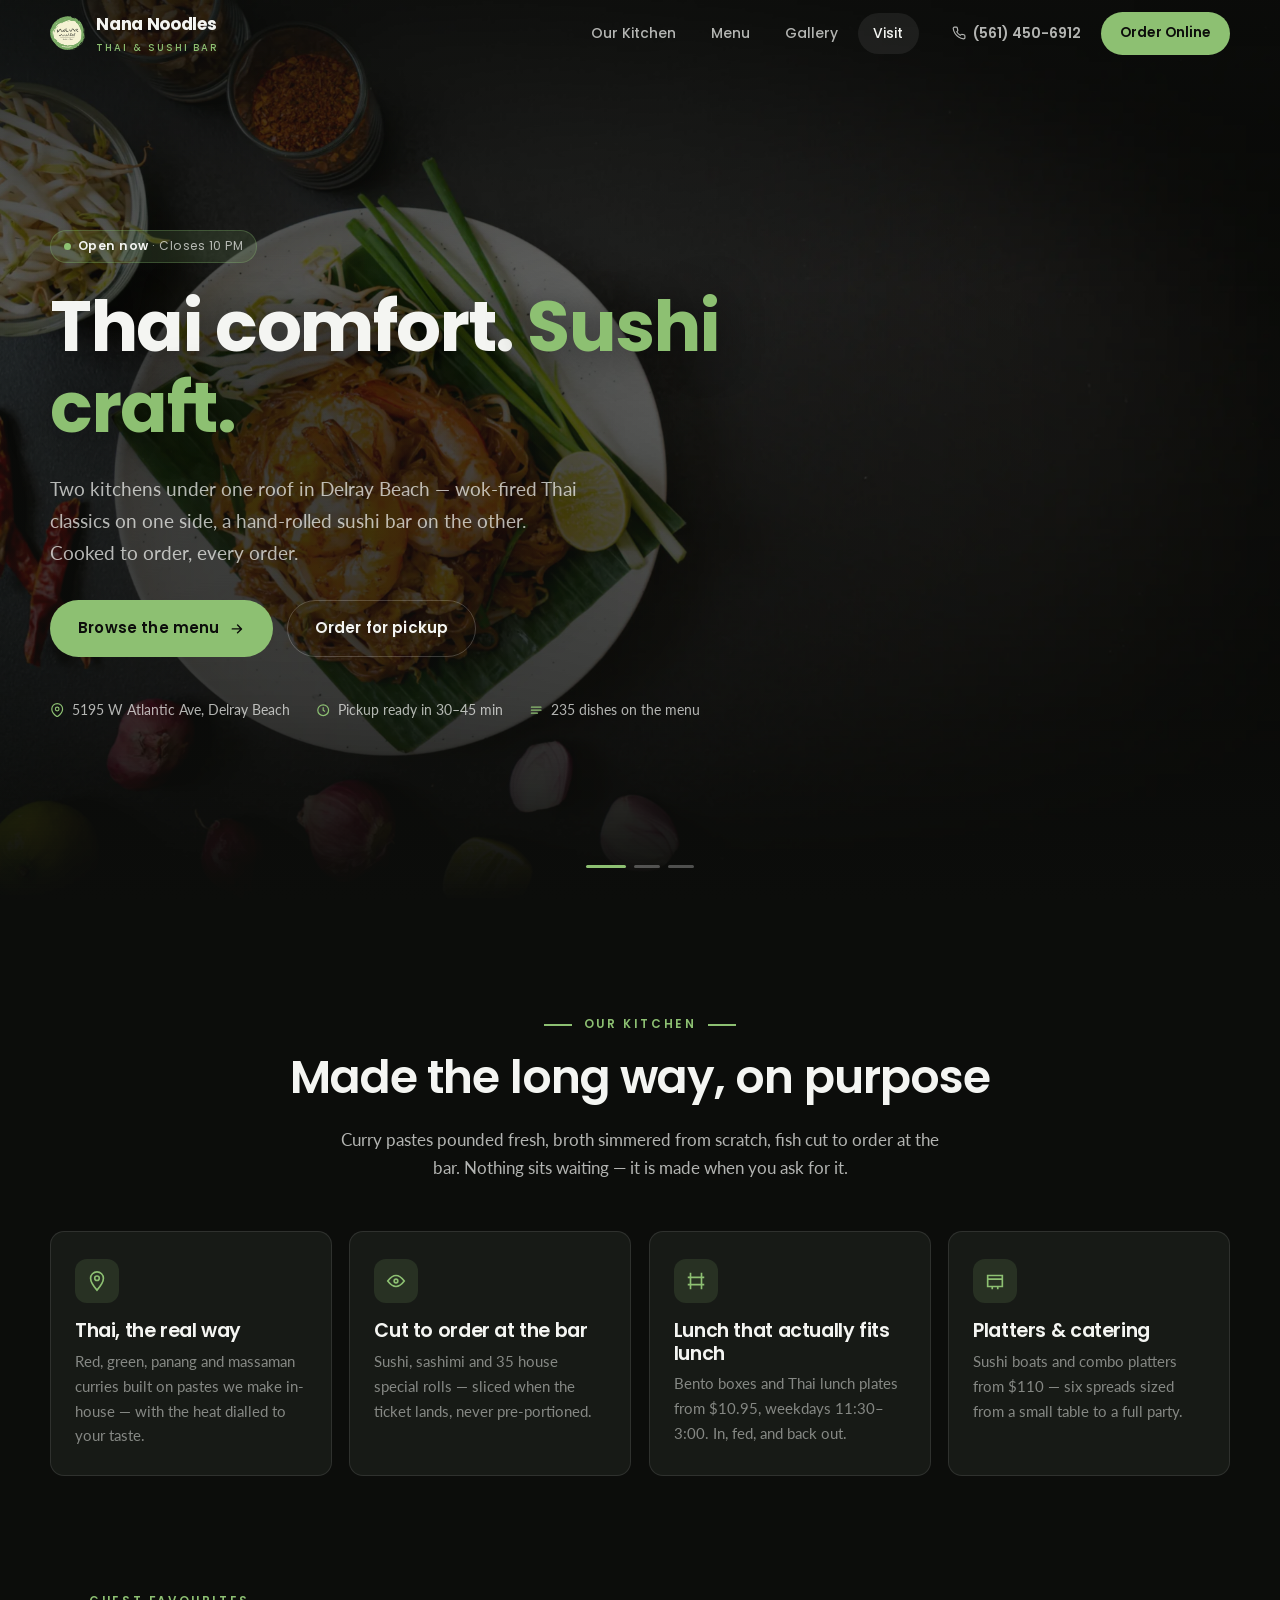
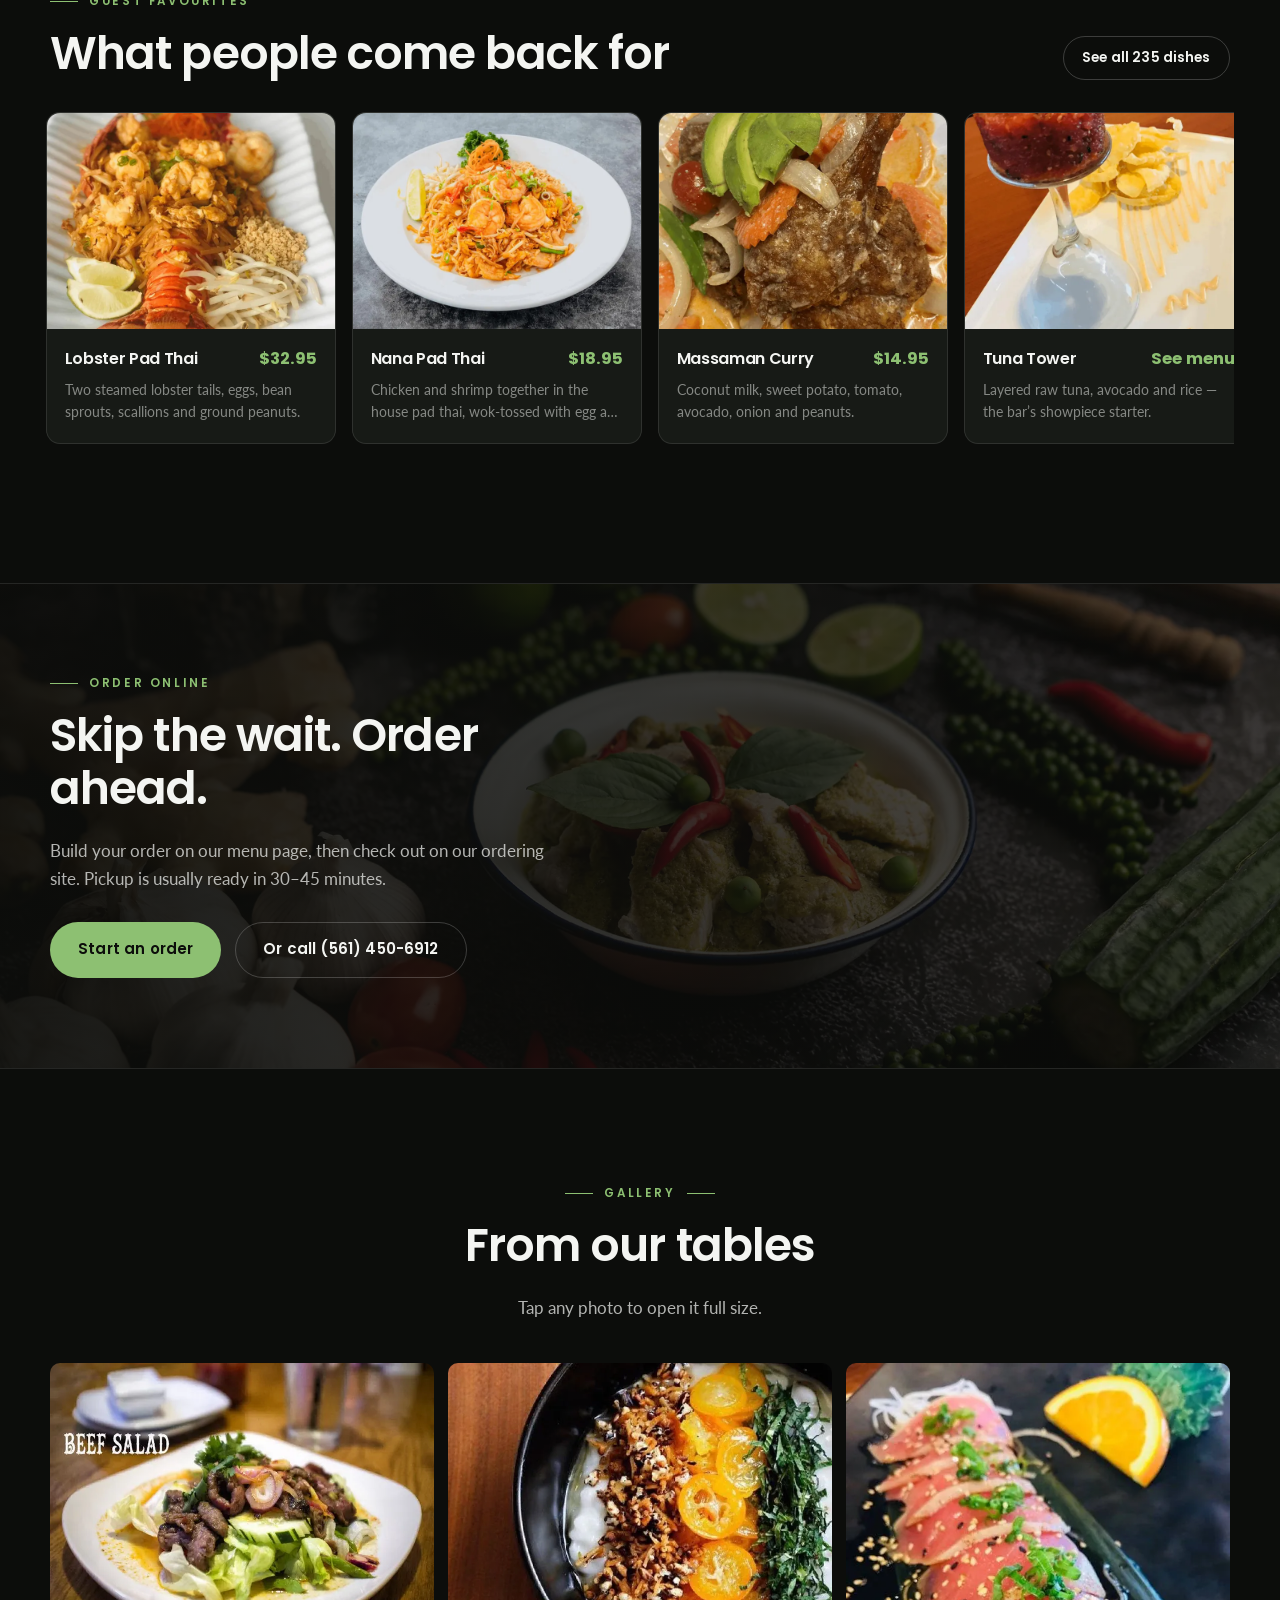
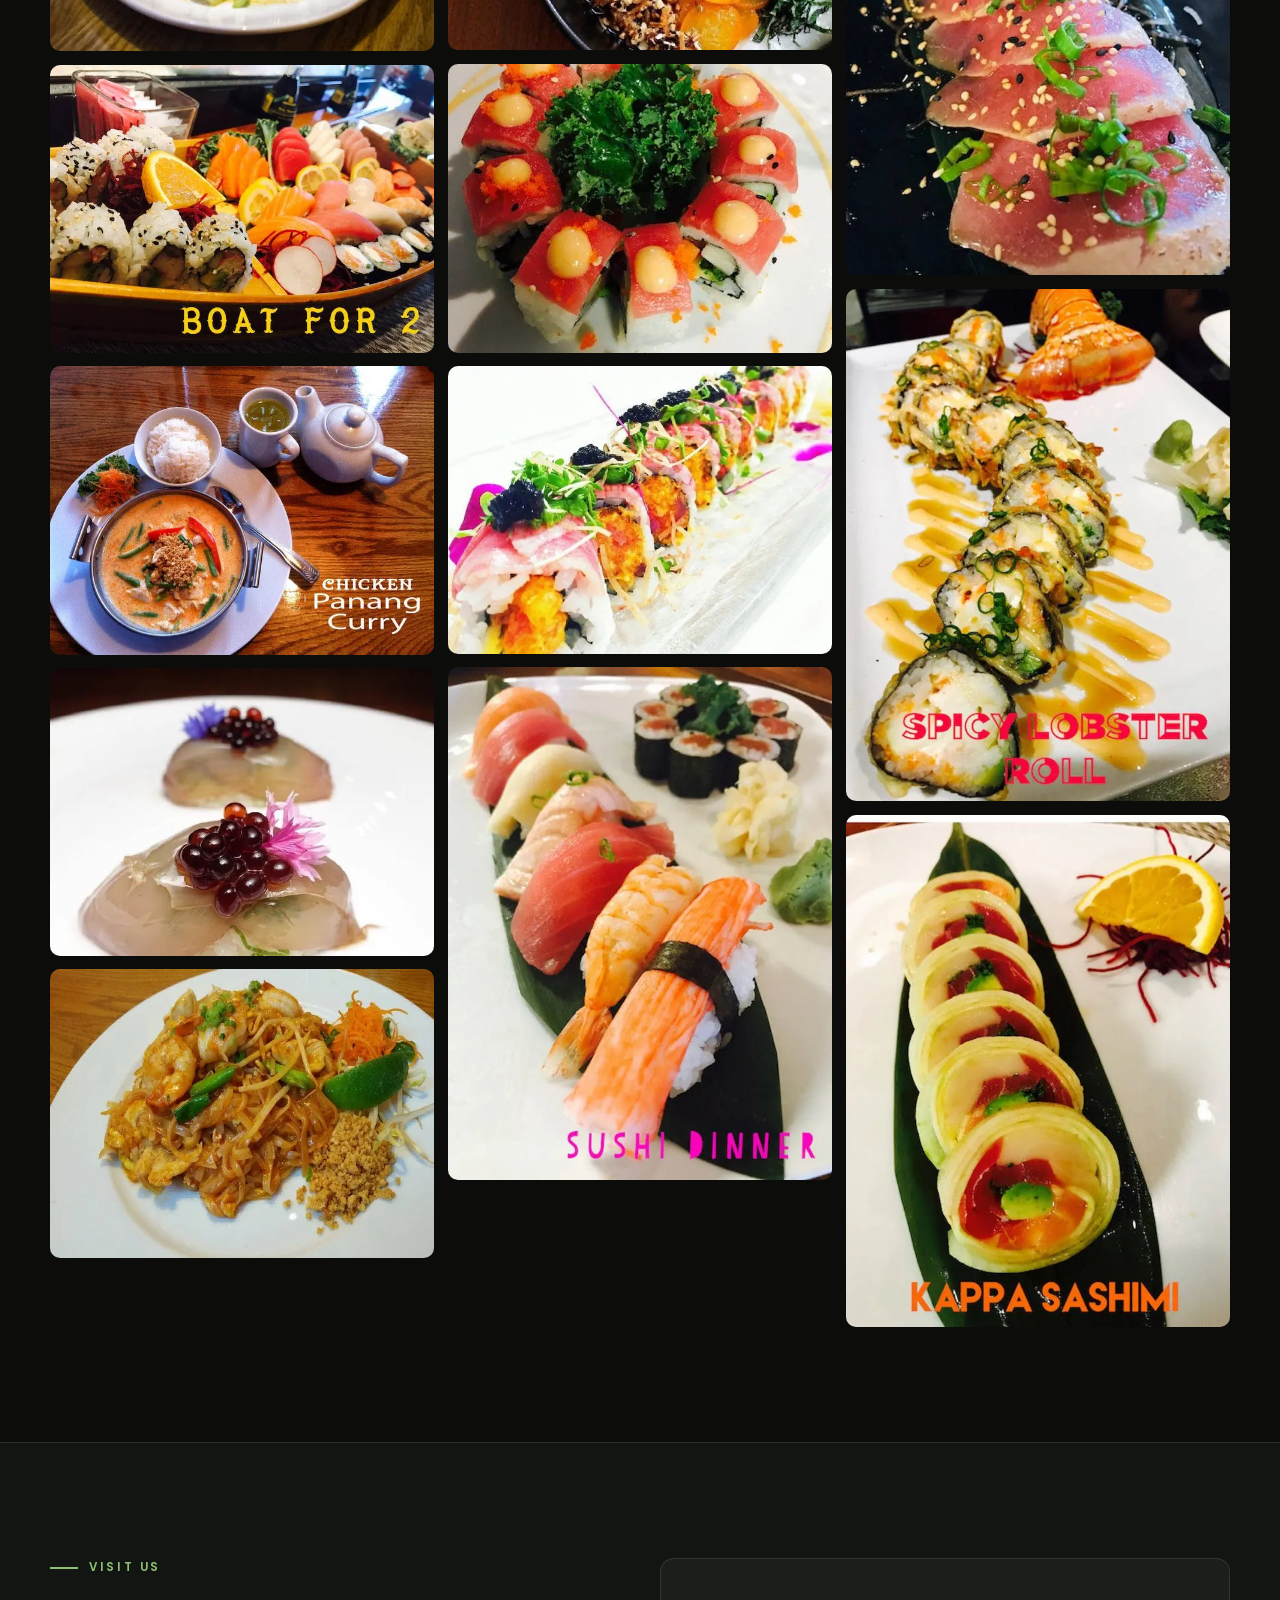
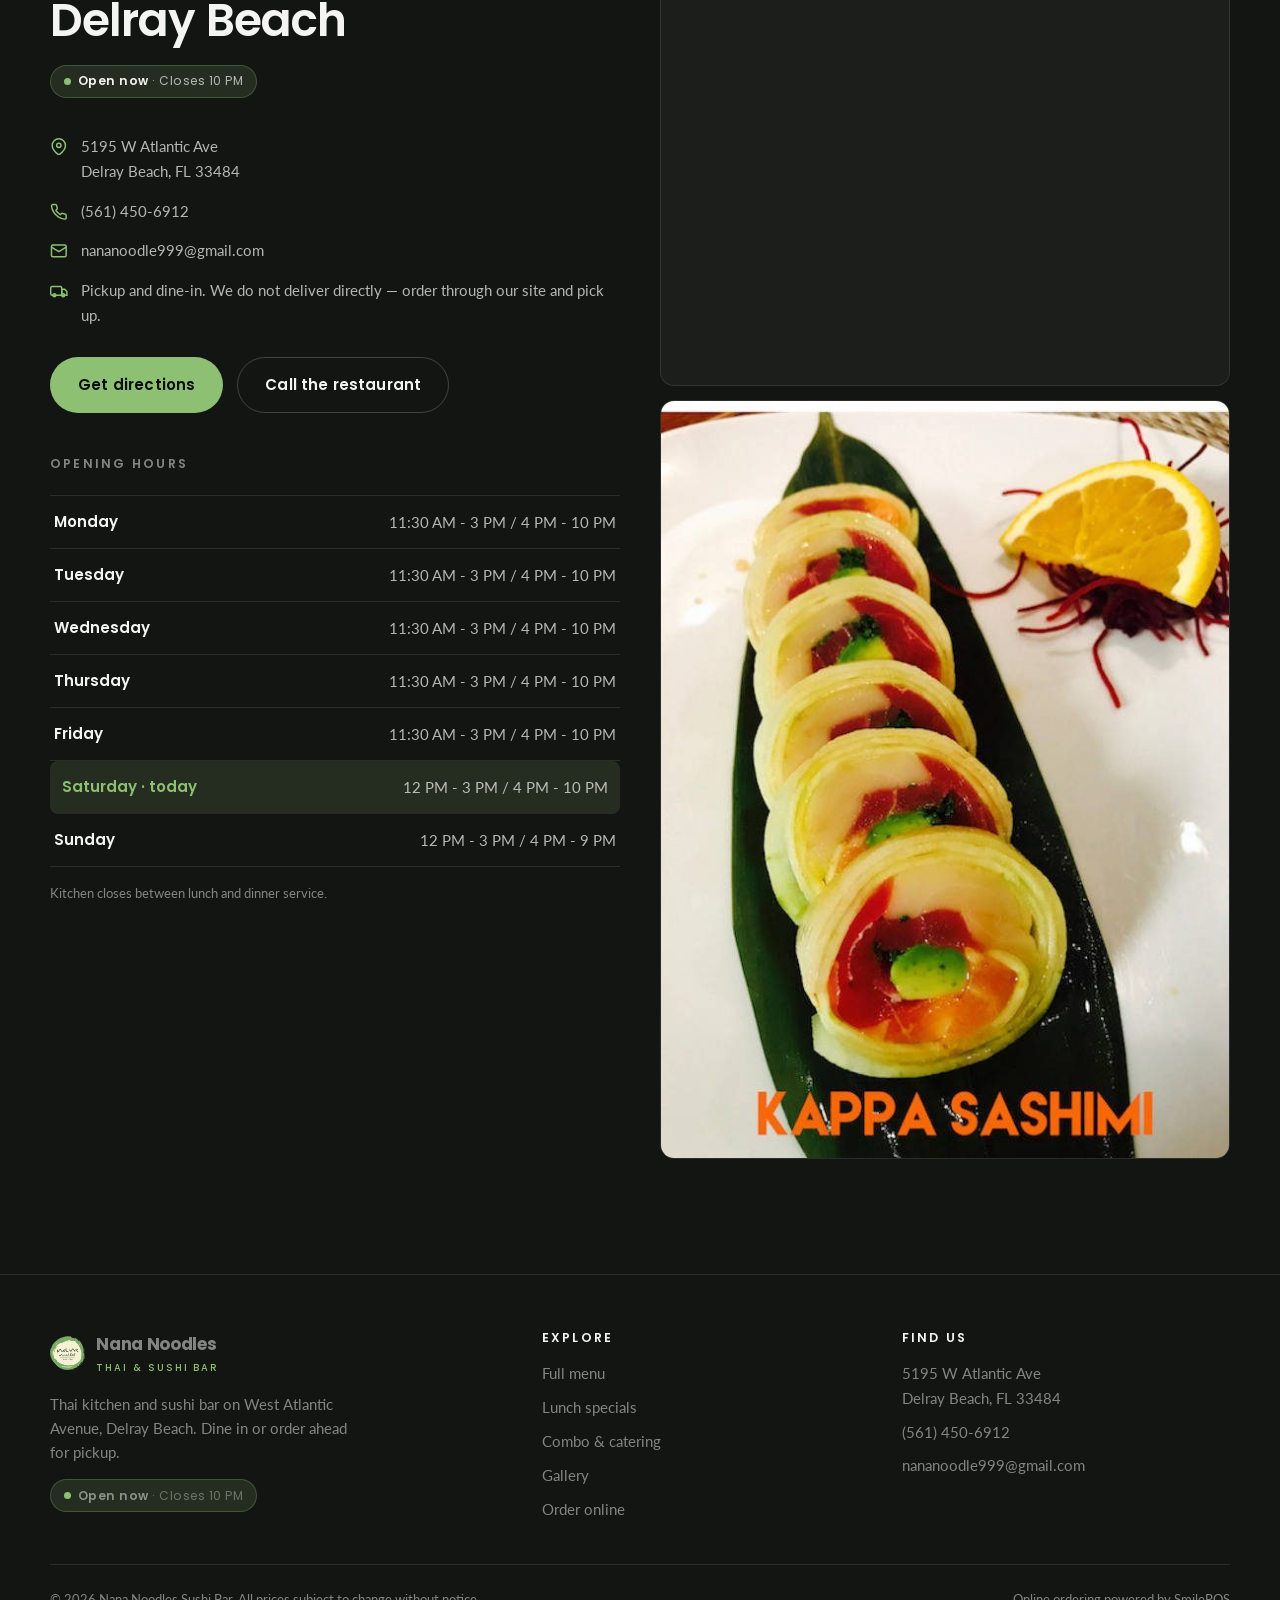
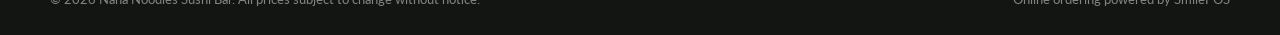
==== index.html @ 12c3e2ae "Rebuild the Nana Noodles site: on-site menu, live hours, mobile-first The current site has no menu —" ====
<!doctype html>
<html lang="en">
<head>
<meta charset="utf-8">
<meta name="viewport" content="width=device-width, initial-scale=1">
<title>Nana Noodles Sushi Bar | Thai Kitchen &amp; Sushi Bar in Delray Beach, FL</title>
<meta name="description" content="Thai classics and hand-rolled sushi in Delray Beach. Browse the full menu, check today's hours, and order online for pickup. 5195 W Atlantic Ave — (561) 450-6912.">
<link rel="canonical" href="https://www.nananoodlessushibar.com/">

<meta property="og:type" content="restaurant">
<meta property="og:title" content="Nana Noodles Sushi Bar — Thai &amp; Sushi, Delray Beach">
<meta property="og:description" content="Thai classics and hand-rolled sushi. Browse the full menu and order online for pickup.">
<meta property="og:image" content="assets/img/gallery/img-3.jpg">
<meta name="theme-color" content="#0c0d0b">

<link rel="icon" href="assets/img/brand/noodleworld.png">
<link rel="preconnect" href="https://fonts.googleapis.com">
<link rel="preconnect" href="https://fonts.gstatic.com" crossorigin>
<link href="https://fonts.googleapis.com/css2?family=Lato:wght@300;400;700&family=Poppins:wght@400;500;600;700&display=swap" rel="stylesheet">
<link rel="stylesheet" href="assets/css/style.css?v=3">

<script type="application/ld+json">
{
  "@context":"https://schema.org",
  "@type":"Restaurant",
  "name":"Nana Noodles Sushi Bar",
  "servesCuisine":["Thai","Japanese","Sushi"],
  "priceRange":"$$",
  "telephone":"+1-561-450-6912",
  "email":"nananoodle999@gmail.com",
  "url":"https://www.nananoodlessushibar.com/",
  "acceptsReservations":"False",
  "hasMenu":"https://www.nananoodlessushibar.com/menu.html",
  "address":{"@type":"PostalAddress","streetAddress":"5195 W Atlantic Ave","addressLocality":"Delray Beach","addressRegion":"FL","postalCode":"33484","addressCountry":"US"},
  "openingHoursSpecification":[
    {"@type":"OpeningHoursSpecification","dayOfWeek":["Monday","Tuesday","Wednesday","Thursday","Friday"],"opens":"11:30","closes":"15:00"},
    {"@type":"OpeningHoursSpecification","dayOfWeek":["Monday","Tuesday","Wednesday","Thursday","Friday"],"opens":"16:00","closes":"22:00"},
    {"@type":"OpeningHoursSpecification","dayOfWeek":"Saturday","opens":"12:00","closes":"15:00"},
    {"@type":"OpeningHoursSpecification","dayOfWeek":"Saturday","opens":"16:00","closes":"22:00"},
    {"@type":"OpeningHoursSpecification","dayOfWeek":"Sunday","opens":"12:00","closes":"15:00"},
    {"@type":"OpeningHoursSpecification","dayOfWeek":"Sunday","opens":"16:00","closes":"21:00"}
  ]
}
</script>
</head>
<body>
<a class="skip" href="#main">Skip to content</a>

<!-- ============================================================ header -->
<header class="nav">
  <div class="nav__in">
    <a class="brand" href="index.html">
      <img src="assets/img/brand/noodleworld.png" alt="">
      <span>Nana Noodles<small>Thai &amp; Sushi Bar</small></span>
    </a>

    <nav class="nav__links" aria-label="Main">
      <a href="#story">Our Kitchen</a>
      <a href="menu.html">Menu</a>
      <a href="#gallery">Gallery</a>
      <a href="#visit">Visit</a>
    </nav>

    <div class="nav__cta">
      <a class="nav__tel" href="tel:+15614506912">
        <svg viewBox="0 0 24 24" fill="none" stroke="currentColor" stroke-width="2" stroke-linecap="round"><path d="M22 16.9v3a2 2 0 0 1-2.2 2 19.8 19.8 0 0 1-8.6-3.1 19.5 19.5 0 0 1-6-6A19.8 19.8 0 0 1 2.1 4.2 2 2 0 0 1 4.1 2h3a2 2 0 0 1 2 1.7c.1 1 .4 1.9.7 2.8a2 2 0 0 1-.5 2.1L8.1 9.9a16 16 0 0 0 6 6l1.3-1.3a2 2 0 0 1 2.1-.4c.9.3 1.8.6 2.8.7a2 2 0 0 1 1.7 2z"/></svg>
        <span class="d-none">(561) 450-6912</span>
      </a>
      <a class="btn btn--sm" href="https://nananoodlessushibarfl.smiledining.com/" target="_blank" rel="noopener">Order Online</a>
    </div>

    <button class="burger" type="button" aria-label="Menu" aria-expanded="false">
      <span></span><span></span><span></span>
    </button>
  </div>
</header>

<main id="main">

<!-- ============================================================== hero -->
<section class="hero" id="home">
  <div class="hero__bg" aria-hidden="true">
    <figure class="is-on"><picture>
      <source srcset="assets/img/hero/h1.webp" type="image/webp">
      <img src="assets/img/hero/h1.jpg" alt="" fetchpriority="high"></picture></figure>
    <figure><picture>
      <source srcset="assets/img/hero/h2.webp" type="image/webp">
      <img src="assets/img/hero/h2.jpg" alt="" loading="lazy"></picture></figure>
    <figure><picture>
      <source srcset="assets/img/hero/h3.webp" type="image/webp">
      <img src="assets/img/hero/h3.jpg" alt="" loading="lazy"></picture></figure>
  </div>

  <div class="hero__in wrap">
    <p class="pill" data-status style="margin-bottom:1.5rem"><i class="dot"></i><span>Checking hours&hellip;</span></p>
    <h1>Thai comfort. <em>Sushi craft.</em></h1>
    <p class="hero__sub">
      Two kitchens under one roof in Delray Beach — wok-fired Thai classics on one side,
      a hand-rolled sushi bar on the other. Cooked to order, every order.
    </p>
    <div class="hero__actions">
      <a class="btn" href="menu.html">
        Browse the menu
        <svg viewBox="0 0 24 24" fill="none" stroke="currentColor" stroke-width="2.2" stroke-linecap="round" stroke-linejoin="round"><path d="M5 12h14M13 6l6 6-6 6"/></svg>
      </a>
      <a class="btn btn--ghost" href="https://nananoodlessushibarfl.smiledining.com/" target="_blank" rel="noopener">Order for pickup</a>
    </div>

    <div class="hero__meta">
      <span><svg viewBox="0 0 24 24" fill="none" stroke="currentColor" stroke-width="2"><path d="M21 10c0 7-9 13-9 13s-9-6-9-13a9 9 0 0 1 18 0z"/><circle cx="12" cy="10" r="3"/></svg>5195 W Atlantic Ave, Delray Beach</span>
      <span><svg viewBox="0 0 24 24" fill="none" stroke="currentColor" stroke-width="2"><circle cx="12" cy="12" r="9"/><path d="M12 7v5l3 2"/></svg>Pickup ready in 30&ndash;45 min</span>
      <span><svg viewBox="0 0 24 24" fill="none" stroke="currentColor" stroke-width="2" stroke-linecap="round"><path d="M4 7h16M4 12h16M4 17h10"/></svg>235 dishes on the menu</span>
    </div>
  </div>

  <div class="hero__dots">
    <button type="button" aria-label="Photo 1"></button>
    <button type="button" aria-label="Photo 2"></button>
    <button type="button" aria-label="Photo 3"></button>
  </div>
</section>

<!-- ============================================================= story -->
<section class="section" id="story">
  <div class="wrap">
    <div class="center rv" style="margin-bottom:3rem">
      <p class="eyebrow">Our kitchen</p>
      <h2>Made the long way, on purpose</h2>
      <p class="lede">
        Curry pastes pounded fresh, broth simmered from scratch, fish cut to order at the bar.
        Nothing sits waiting — it is made when you ask for it.
      </p>
    </div>

    <div class="cards">
      <article class="card rv">
        <div class="card__ico"><svg viewBox="0 0 24 24" fill="none" stroke="currentColor" stroke-width="1.8"><path d="M12 2a7 7 0 0 0-7 7c0 5 7 13 7 13s7-8 7-13a7 7 0 0 0-7-7z"/><circle cx="12" cy="9" r="2.5"/></svg></div>
        <h3>Thai, the real way</h3>
        <p>Red, green, panang and massaman curries built on pastes we make in-house — with the heat dialled to your taste.</p>
      </article>
      <article class="card rv">
        <div class="card__ico"><svg viewBox="0 0 24 24" fill="none" stroke="currentColor" stroke-width="1.8"><path d="M3 12c3-4 6-6 9-6s6 2 9 6c-3 4-6 6-9 6s-6-2-9-6z"/><circle cx="12" cy="12" r="2"/></svg></div>
        <h3>Cut to order at the bar</h3>
        <p>Sushi, sashimi and 35 house special rolls — sliced when the ticket lands, never pre-portioned.</p>
      </article>
      <article class="card rv">
        <div class="card__ico"><svg viewBox="0 0 24 24" fill="none" stroke="currentColor" stroke-width="1.8"><path d="M6 3v18M18 3v18M3 8h18M3 16h18"/></svg></div>
        <h3>Lunch that actually fits lunch</h3>
        <p>Bento boxes and Thai lunch plates from $10.95, weekdays 11:30&ndash;3:00. In, fed, and back out.</p>
      </article>
      <article class="card rv">
        <div class="card__ico"><svg viewBox="0 0 24 24" fill="none" stroke="currentColor" stroke-width="1.8"><path d="M4 6h16v12H4z"/><path d="M4 10h16M9 18v3M15 18v3"/></svg></div>
        <h3>Platters &amp; catering</h3>
        <p>Sushi boats and combo platters from $110 — six spreads sized from a small table to a full party.</p>
      </article>
    </div>
  </div>
</section>

<!-- =========================================================== signature -->
<section class="section" style="padding-top:0">
  <div class="wrap">
    <div class="rv" style="display:flex;flex-wrap:wrap;gap:1rem;align-items:flex-end;justify-content:space-between;margin-bottom:1.5rem">
      <div>
        <p class="eyebrow">Guest favourites</p>
        <h2 style="margin:0">What people come back for</h2>
      </div>
      <a class="btn btn--ghost btn--sm" href="menu.html">See all 235 dishes</a>
    </div>

    <div class="rail">
      <a class="dish" href="menu.html#cat-nana-entrees">
        <picture><source srcset="assets/img/food/lobster-pad-thai.webp" type="image/webp"><img src="assets/img/food/lobster-pad-thai.jpg" alt="Lobster Pad Thai" loading="lazy"></picture>
        <div class="dish__b"><div class="dish__t"><h3>Lobster Pad Thai</h3><span class="dish__p">$32.95</span></div>
        <p>Two steamed lobster tails, eggs, bean sprouts, scallions and ground peanuts.</p></div>
      </a>
      <a class="dish" href="menu.html#cat-nana-noodles-fried-rice">
        <picture><source srcset="assets/img/food/nana-pad-thai.webp" type="image/webp"><img src="assets/img/food/nana-pad-thai.jpg" alt="Nana Pad Thai" loading="lazy"></picture>
        <div class="dish__b"><div class="dish__t"><h3>Nana Pad Thai</h3><span class="dish__p">$18.95</span></div>
        <p>Chicken and shrimp together in the house pad thai, wok-tossed with egg and peanuts.</p></div>
      </a>
      <a class="dish" href="menu.html#cat-curries">
        <picture><source srcset="assets/img/food/massaman-curry.webp" type="image/webp"><img src="assets/img/food/massaman-curry.jpg" alt="Massaman Curry" loading="lazy"></picture>
        <div class="dish__b"><div class="dish__t"><h3>Massaman Curry</h3><span class="dish__p">$14.95</span></div>
        <p>Coconut milk, sweet potato, tomato, avocado, onion and peanuts.</p></div>
      </a>
      <a class="dish" href="menu.html#cat-japanese-appetizers">
        <picture><source srcset="assets/img/food/tuna-tower.webp" type="image/webp"><img src="assets/img/food/tuna-tower.jpg" alt="Tuna Tower" loading="lazy"></picture>
        <div class="dish__b"><div class="dish__t"><h3>Tuna Tower</h3><span class="dish__p">See menu</span></div>
        <p>Layered raw tuna, avocado and rice — the bar&rsquo;s showpiece starter.</p></div>
      </a>
      <a class="dish" href="menu.html#cat-nana-entrees">
        <picture><source srcset="assets/img/food/crispy-grouper.webp" type="image/webp"><img src="assets/img/food/crispy-grouper.jpg" alt="Crispy Grouper" loading="lazy"></picture>
        <div class="dish__b"><div class="dish__t"><h3>Crispy Grouper</h3><span class="dish__p">$22.95</span></div>
        <p>Whole fillet fried crisp, sautéed mixed vegetables, chili sauce.</p></div>
      </a>
      <a class="dish" href="menu.html#cat-nanan-special-rolls">
        <picture><source srcset="assets/img/food/bangkok-roll.webp" type="image/webp"><img src="assets/img/food/bangkok-roll.jpg" alt="Bangkok Roll" loading="lazy"></picture>
        <div class="dish__b"><div class="dish__t"><h3>Bangkok Roll</h3><span class="dish__p">See menu</span></div>
        <p>One of 35 house special rolls built at the sushi bar.</p></div>
      </a>
    </div>
  </div>
</section>

<!-- ============================================================= band -->
<section class="band">
  <div class="band__bg" aria-hidden="true">
    <picture><source srcset="assets/img/hero/h2.webp" type="image/webp"><img src="assets/img/hero/h2.jpg" alt=""></picture>
  </div>
  <div class="band__in wrap">
    <div style="max-width:52ch">
      <p class="eyebrow">Order online</p>
      <h2>Skip the wait. Order ahead.</h2>
      <p class="lede" style="margin-bottom:1.75rem">
        Build your order on our menu page, then check out on our ordering site.
        Pickup is usually ready in 30&ndash;45 minutes.
      </p>
      <div class="hero__actions">
        <a class="btn" href="menu.html">Start an order</a>
        <a class="btn btn--ghost" href="tel:+15614506912">Or call (561) 450-6912</a>
      </div>
    </div>
  </div>
</section>

<!-- =========================================================== gallery -->
<section class="section" id="gallery">
  <div class="wrap">
    <div class="center rv" style="margin-bottom:2.5rem">
      <p class="eyebrow">Gallery</p>
      <h2>From our tables</h2>
      <p class="lede">Tap any photo to open it full size.</p>
    </div>
    <div class="gal rv">
      <button type="button" data-full="assets/img/gallery/img-1.jpg"><picture><source srcset="assets/img/gallery/img-1-thumb.webp" type="image/webp"><img src="assets/img/gallery/img-1-thumb.jpg" alt="Assorted sushi rolls plated at Nana Noodles" loading="lazy"></picture></button>
      <button type="button" data-full="assets/img/gallery/img-2.jpg"><picture><source srcset="assets/img/gallery/img-2-thumb.webp" type="image/webp"><img src="assets/img/gallery/img-2-thumb.jpg" alt="Thai curry served with jasmine rice" loading="lazy"></picture></button>
      <button type="button" data-full="assets/img/gallery/img-3.jpg"><picture><source srcset="assets/img/gallery/img-3-thumb.webp" type="image/webp"><img src="assets/img/gallery/img-3-thumb.jpg" alt="Sushi platter close-up" loading="lazy"></picture></button>
      <button type="button" data-full="assets/img/gallery/img-4.jpg"><picture><source srcset="assets/img/gallery/img-4-thumb.webp" type="image/webp"><img src="assets/img/gallery/img-4-thumb.jpg" alt="Sashimi selection" loading="lazy"></picture></button>
      <button type="button" data-full="assets/img/gallery/img-5.jpg"><picture><source srcset="assets/img/gallery/img-5-thumb.webp" type="image/webp"><img src="assets/img/gallery/img-5-thumb.jpg" alt="Wok-fired noodles" loading="lazy"></picture></button>
      <button type="button" data-full="assets/img/gallery/img-6.jpg"><picture><source srcset="assets/img/gallery/img-6-thumb.webp" type="image/webp"><img src="assets/img/gallery/img-6-thumb.jpg" alt="House special roll" loading="lazy"></picture></button>
      <button type="button" data-full="assets/img/gallery/img-7.jpg"><picture><source srcset="assets/img/gallery/img-7-thumb.webp" type="image/webp"><img src="assets/img/gallery/img-7-thumb.jpg" alt="Appetizer plate" loading="lazy"></picture></button>
      <button type="button" data-full="assets/img/gallery/img-8.jpg"><picture><source srcset="assets/img/gallery/img-8-thumb.webp" type="image/webp"><img src="assets/img/gallery/img-8-thumb.jpg" alt="Grilled entree with vegetables" loading="lazy"></picture></button>
      <button type="button" data-full="assets/img/gallery/img-9.jpg"><picture><source srcset="assets/img/gallery/img-9-thumb.webp" type="image/webp"><img src="assets/img/gallery/img-9-thumb.jpg" alt="Sushi boat" loading="lazy"></picture></button>
      <button type="button" data-full="assets/img/gallery/img-10.jpg"><picture><source srcset="assets/img/gallery/img-10-thumb.webp" type="image/webp"><img src="assets/img/gallery/img-10-thumb.jpg" alt="Thai soup" loading="lazy"></picture></button>
      <button type="button" data-full="assets/img/gallery/img-11.jpg"><picture><source srcset="assets/img/gallery/img-11-thumb.webp" type="image/webp"><img src="assets/img/gallery/img-11-thumb.jpg" alt="Fresh salad" loading="lazy"></picture></button>
      <button type="button" data-full="assets/img/gallery/img-12.jpg"><picture><source srcset="assets/img/gallery/img-12-thumb.webp" type="image/webp"><img src="assets/img/gallery/img-12-thumb.jpg" alt="Dining room at Nana Noodles Sushi Bar" loading="lazy"></picture></button>
    </div>
  </div>
</section>

<!-- ============================================================= visit -->
<section class="section" id="visit" style="background:var(--bg-2);border-top:1px solid var(--line)">
  <div class="wrap visit">
    <div class="rv">
      <p class="eyebrow">Visit us</p>
      <h2 style="margin-bottom:.4em">Delray Beach</h2>
      <p class="pill" data-status><i class="dot"></i><span>Checking hours&hellip;</span></p>

      <div class="info">
        <a href="https://maps.google.com/?q=5195+W+Atlantic+Ave,+Delray+Beach,+FL+33484" target="_blank" rel="noopener">
          <svg viewBox="0 0 24 24" fill="none" stroke="currentColor" stroke-width="2"><path d="M21 10c0 7-9 13-9 13s-9-6-9-13a9 9 0 0 1 18 0z"/><circle cx="12" cy="10" r="3"/></svg>
          <span>5195 W Atlantic Ave<br>Delray Beach, FL 33484</span>
        </a>
        <a href="tel:+15614506912">
          <svg viewBox="0 0 24 24" fill="none" stroke="currentColor" stroke-width="2" stroke-linecap="round"><path d="M22 16.9v3a2 2 0 0 1-2.2 2 19.8 19.8 0 0 1-8.6-3.1 19.5 19.5 0 0 1-6-6A19.8 19.8 0 0 1 2.1 4.2 2 2 0 0 1 4.1 2h3a2 2 0 0 1 2 1.7c.1 1 .4 1.9.7 2.8a2 2 0 0 1-.5 2.1L8.1 9.9a16 16 0 0 0 6 6l1.3-1.3a2 2 0 0 1 2.1-.4c.9.3 1.8.6 2.8.7a2 2 0 0 1 1.7 2z"/></svg>
          <span>(561) 450-6912</span>
        </a>
        <a href="mailto:nananoodle999@gmail.com">
          <svg viewBox="0 0 24 24" fill="none" stroke="currentColor" stroke-width="2"><rect x="2" y="4" width="20" height="16" rx="2"/><path d="m2 7 10 6 10-6"/></svg>
          <span>nananoodle999@gmail.com</span>
        </a>
        <div>
          <svg viewBox="0 0 24 24" fill="none" stroke="currentColor" stroke-width="2"><rect x="1" y="6" width="15" height="12" rx="2"/><path d="M16 10h4l3 3v5h-7z"/><circle cx="6" cy="18" r="2"/><circle cx="18" cy="18" r="2"/></svg>
          <span>Pickup and dine-in. We do not deliver directly — order through our site and pick up.</span>
        </div>
      </div>

      <div class="hero__actions">
        <a class="btn" href="https://maps.google.com/?q=5195+W+Atlantic+Ave,+Delray+Beach,+FL+33484" target="_blank" rel="noopener">Get directions</a>
        <a class="btn btn--ghost" href="tel:+15614506912">Call the restaurant</a>
      </div>

      <h3 style="margin:2.75rem 0 0;font-size:.78rem;letter-spacing:.18em;text-transform:uppercase;color:var(--ink-3)">Opening hours</h3>
      <ul class="hours" data-hours></ul>
      <p style="font-size:.82rem;color:var(--ink-3);margin-top:1rem">Kitchen closes between lunch and dinner service.</p>
    </div>

    <div class="rv">
      <div class="map">
        <iframe title="Map to Nana Noodles Sushi Bar" loading="lazy" referrerpolicy="no-referrer-when-downgrade"
          src="https://www.google.com/maps?q=5195%20W%20Atlantic%20Ave,%20Delray%20Beach,%20FL%2033484&output=embed"></iframe>
      </div>
      <img src="assets/img/gallery/img-12-thumb.jpg" alt="Inside Nana Noodles Sushi Bar" style="margin-top:.85rem;border-radius:var(--radius);border:1px solid var(--line)" loading="lazy">
    </div>
  </div>
</section>

</main>

<!-- ============================================================ footer -->
<footer class="foot">
  <div class="wrap">
    <div class="foot__grid">
      <div>
        <a class="brand" href="index.html" style="margin-bottom:1rem">
          <img src="assets/img/brand/noodleworld.png" alt="">
          <span>Nana Noodles<small>Thai &amp; Sushi Bar</small></span>
        </a>
        <p style="max-width:34ch">Thai kitchen and sushi bar on West Atlantic Avenue, Delray Beach. Dine in or order ahead for pickup.</p>
        <p class="pill" data-status><i class="dot"></i><span>&nbsp;</span></p>
      </div>
      <div>
        <h4>Explore</h4>
        <ul>
          <li><a href="menu.html">Full menu</a></li>
          <li><a href="menu.html#cat-thai-lunch">Lunch specials</a></li>
          <li><a href="menu.html#cat-combo-platter">Combo &amp; catering</a></li>
          <li><a href="#gallery">Gallery</a></li>
          <li><a href="https://nananoodlessushibarfl.smiledining.com/" target="_blank" rel="noopener">Order online</a></li>
        </ul>
      </div>
      <div>
        <h4>Find us</h4>
        <ul>
          <li><a href="https://maps.google.com/?q=5195+W+Atlantic+Ave,+Delray+Beach,+FL+33484" target="_blank" rel="noopener">5195 W Atlantic Ave<br>Delray Beach, FL 33484</a></li>
          <li><a href="tel:+15614506912">(561) 450-6912</a></li>
          <li><a href="mailto:nananoodle999@gmail.com">nananoodle999@gmail.com</a></li>
        </ul>
      </div>
    </div>
    <div class="foot__bar">
      <span>&copy; <span data-year>2026</span> Nana Noodles Sushi Bar. All prices subject to change without notice.</span>
      <span>Online ordering powered by SmilePOS</span>
    </div>
  </div>
</footer>

<!-- ======================================================== mobile bar -->
<nav class="actionbar" aria-label="Quick actions">
  <a href="tel:+15614506912">
    <svg viewBox="0 0 24 24" fill="none" stroke="currentColor" stroke-width="2" stroke-linecap="round"><path d="M22 16.9v3a2 2 0 0 1-2.2 2 19.8 19.8 0 0 1-8.6-3.1 19.5 19.5 0 0 1-6-6A19.8 19.8 0 0 1 2.1 4.2 2 2 0 0 1 4.1 2h3a2 2 0 0 1 2 1.7c.1 1 .4 1.9.7 2.8a2 2 0 0 1-.5 2.1L8.1 9.9a16 16 0 0 0 6 6l1.3-1.3a2 2 0 0 1 2.1-.4c.9.3 1.8.6 2.8.7a2 2 0 0 1 1.7 2z"/></svg>
    Call
  </a>
  <a href="https://maps.google.com/?q=5195+W+Atlantic+Ave,+Delray+Beach,+FL+33484" target="_blank" rel="noopener">
    <svg viewBox="0 0 24 24" fill="none" stroke="currentColor" stroke-width="2"><path d="M21 10c0 7-9 13-9 13s-9-6-9-13a9 9 0 0 1 18 0z"/><circle cx="12" cy="10" r="3"/></svg>
    Directions
  </a>
  <a class="is-primary" href="menu.html">
    <svg viewBox="0 0 24 24" fill="none" stroke="currentColor" stroke-width="2" stroke-linecap="round"><path d="M4 7h16M4 12h16M4 17h10"/></svg>
    Menu &amp; Order
  </a>
</nav>

<!-- ========================================================= lightbox -->
<div class="lb" role="dialog" aria-modal="true" aria-label="Photo viewer">
  <button class="lb__x" type="button" aria-label="Close">&times;</button>
  <button class="lb__nav lb__nav--prev" type="button" aria-label="Previous photo">&#8249;</button>
  <img alt="">
  <button class="lb__nav lb__nav--next" type="button" aria-label="Next photo">&#8250;</button>
  <span class="lb__count"></span>
</div>

<script src="assets/js/site.js?v=3"></script>
</body>
</html>
---- assets/css/style.css ----
/* ==========================================================================
   Nana Noodles Sushi Bar - design system
   Palette keeps the original green accent (#78AA64) on black, deepened
   and paired with a warm gold for contrast.
   ========================================================================== */

:root{
  --bg:            #0c0d0b;
  --bg-2:          #131512;
  --bg-3:          #1b1e1a;
  --surface:       #171a16;
  --line:          rgba(255,255,255,.10);
  --line-strong:   rgba(255,255,255,.20);

  --ink:           #f4f5f2;
  --ink-2:         rgba(244,245,242,.72);
  --ink-3:         rgba(244,245,242,.50);

  --green:         #8dc072;
  --green-deep:    #5f8c4a;
  --green-dim:     rgba(141,192,114,.14);
  --gold:          #e4b363;
  --chili:         #d1503c;

  --radius:        14px;
  --radius-sm:     10px;
  --radius-lg:     22px;

  --shadow:        0 18px 50px -18px rgba(0,0,0,.85);
  --shadow-sm:     0 8px 24px -12px rgba(0,0,0,.7);

  --head: "Poppins", "Segoe UI", system-ui, sans-serif;
  --body: "Lato", "Segoe UI", system-ui, sans-serif;

  --nav-h: 68px;
  --wrap: 1180px;
}

*,*::before,*::after{ box-sizing:border-box; }
html{ scroll-behavior:smooth; scroll-padding-top:calc(var(--nav-h) + 12px); -webkit-text-size-adjust:100%; }
body{
  margin:0; background:var(--bg); color:var(--ink);
  font:400 16.5px/1.65 var(--body);
  -webkit-font-smoothing:antialiased;
}
img{ max-width:100%; display:block; }
a{ color:inherit; text-decoration:none; }
button{ font:inherit; color:inherit; }
h1,h2,h3,h4{ font-family:var(--head); font-weight:600; line-height:1.15; margin:0 0 .5em; letter-spacing:-.02em; }
h1{ font-size:clamp(2.4rem,6.5vw,4.4rem); font-weight:700; }
h2{ font-size:clamp(1.85rem,4vw,2.85rem); }
h3{ font-size:1.2rem; }
p{ margin:0 0 1em; }
:focus-visible{ outline:2.5px solid var(--green); outline-offset:3px; border-radius:4px; }
::selection{ background:var(--green); color:#0c0d0b; }

.wrap{ width:min(100% - 2.5rem, var(--wrap)); margin-inline:auto; }
.section{ padding:clamp(4rem,9vw,7.5rem) 0; }
.center{ text-align:center; }

/* ---------- shared bits ---------- */
.eyebrow{
  font-family:var(--head); font-size:.74rem; font-weight:600;
  letter-spacing:.22em; text-transform:uppercase; color:var(--green);
  display:flex; align-items:center; gap:.7rem; margin:0 0 1rem;
}
.eyebrow::before{ content:""; width:28px; height:1.5px; background:var(--green); flex:none; }
.center .eyebrow{ justify-content:center; }
.center .eyebrow::after{ content:""; width:28px; height:1.5px; background:var(--green); flex:none; }

.lede{ color:var(--ink-2); font-size:1.075rem; max-width:60ch; }
.center .lede{ margin-inline:auto; }

.btn{
  --btn-bg:var(--green); --btn-ink:#0c0d0b;
  display:inline-flex; align-items:center; justify-content:center; gap:.6rem;
  padding:.92rem 1.7rem; border-radius:999px; border:1.5px solid transparent;
  background:var(--btn-bg); color:var(--btn-ink);
  font-family:var(--head); font-weight:600; font-size:.94rem; letter-spacing:.01em;
  cursor:pointer; white-space:nowrap;
  transition:transform .18s ease, box-shadow .18s ease, background .18s ease, border-color .18s ease;
}
.btn:hover{ transform:translateY(-2px); box-shadow:0 12px 26px -12px rgba(141,192,114,.75); }
.btn:active{ transform:translateY(0); }
.btn--ghost{ --btn-bg:transparent; --btn-ink:var(--ink); border-color:var(--line-strong); }
.btn--ghost:hover{ border-color:var(--green); color:var(--green); box-shadow:none; }
.btn--sm{ padding:.6rem 1.15rem; font-size:.85rem; }
.btn svg{ width:1.05em; height:1.05em; flex:none; }

.pill{
  display:inline-flex; align-items:center; gap:.45rem;
  padding:.34rem .8rem; border-radius:999px;
  background:var(--green-dim); border:1px solid rgba(141,192,114,.28);
  font-family:var(--head); font-size:.76rem; font-weight:600; letter-spacing:.04em;
}
.dot{ width:7px; height:7px; border-radius:50%; background:var(--green); flex:none;
      box-shadow:0 0 0 0 rgba(141,192,114,.6); animation:pulse 2.4s infinite; }
.pill.is-closed{ background:rgba(209,80,60,.12); border-color:rgba(209,80,60,.3); color:#f0a99c; }
.pill.is-closed .dot{ background:var(--chili); animation:none; }
@keyframes pulse{ 70%{ box-shadow:0 0 0 9px rgba(141,192,114,0);} 100%{ box-shadow:0 0 0 0 rgba(141,192,114,0);} }

/* ---------- header ---------- */
.nav{
  position:fixed; inset:0 0 auto; z-index:80; height:var(--nav-h);
  display:flex; align-items:center;
  transition:background .3s ease, border-color .3s ease, backdrop-filter .3s ease;
  border-bottom:1px solid transparent;
}
.nav.is-stuck{ background:rgba(12,13,11,.9); backdrop-filter:blur(14px) saturate(1.3); border-bottom-color:var(--line); }
.nav__in{ display:flex; align-items:center; gap:1.5rem; width:min(100% - 2.5rem,var(--wrap)); margin-inline:auto; }
.brand{ display:flex; align-items:center; gap:.7rem; font-family:var(--head); font-weight:700; letter-spacing:-.02em; font-size:1.06rem; }
.brand img{ height:34px; width:auto; }
.brand small{ display:block; font-size:.6rem; font-weight:500; letter-spacing:.2em; color:var(--green); text-transform:uppercase; margin-top:1px; }
.nav__links{ display:flex; gap:.3rem; margin-left:auto; }
.nav__links a{
  padding:.55rem .95rem; border-radius:999px; font-family:var(--head);
  font-size:.87rem; font-weight:500; color:var(--ink-2); transition:color .18s, background .18s;
}
.nav__links a:hover,.nav__links a.is-active{ color:var(--ink); background:rgba(255,255,255,.07); }
.nav__cta{ display:flex; align-items:center; gap:.6rem; }
.nav__tel{ display:inline-flex; align-items:center; gap:.45rem; font-family:var(--head); font-weight:600; font-size:.88rem; color:var(--ink-2); padding:.5rem .6rem; }
.nav__tel:hover{ color:var(--green); }
.nav__tel svg{ width:1em; height:1em; }
.burger{ display:none; background:none; border:0; padding:.5rem; cursor:pointer; margin-left:auto; }
.burger span{ display:block; width:22px; height:2px; background:var(--ink); border-radius:2px; transition:.25s; }
.burger span+span{ margin-top:5px; }
.nav.is-open .burger span:nth-child(1){ transform:translateY(7px) rotate(45deg); }
.nav.is-open .burger span:nth-child(2){ opacity:0; }
.nav.is-open .burger span:nth-child(3){ transform:translateY(-7px) rotate(-45deg); }

@media (max-width:900px){
  .burger{ display:block; }
  .nav__links{
    position:fixed; inset:var(--nav-h) 0 auto; flex-direction:column; gap:0; margin:0;
    background:rgba(12,13,11,.97); backdrop-filter:blur(16px); padding:1rem 1.25rem 1.5rem;
    border-bottom:1px solid var(--line);
    transform:translateY(-12px); opacity:0; pointer-events:none; transition:.24s ease;
  }
  .nav.is-open .nav__links{ transform:none; opacity:1; pointer-events:auto; }
  .nav__links a{ padding:.85rem .6rem; font-size:1rem; border-radius:var(--radius-sm); }
  .nav__cta{ order:3; }
  .nav__cta .btn{ display:none; }
  .nav.is-stuck,.nav.is-open{ background:rgba(12,13,11,.94); backdrop-filter:blur(14px); border-bottom-color:var(--line); }
}

/* ---------- hero ---------- */
.hero{ position:relative; min-height:100svh; display:grid; align-items:center; overflow:hidden; }
.hero__bg{ position:absolute; inset:0; z-index:0; }
.hero__bg figure{ position:absolute; inset:0; margin:0; opacity:0; transition:opacity 1.6s ease; }
.hero__bg figure.is-on{ opacity:1; }
.hero__bg img{ width:100%; height:100%; object-fit:cover; transform:scale(1.06); animation:kb 18s ease-out both; }
@keyframes kb{ to{ transform:scale(1); } }
.hero__bg::after{
  content:""; position:absolute; inset:0;
  background:
    linear-gradient(180deg, rgba(12,13,11,.86) 0%, rgba(12,13,11,.5) 32%, rgba(12,13,11,.78) 78%, var(--bg) 100%),
    radial-gradient(90% 70% at 20% 45%, rgba(12,13,11,.55), transparent 70%);
}
.hero__in{ position:relative; z-index:2; padding:calc(var(--nav-h) + 4rem) 0 5rem; }
.hero h1{ margin-bottom:.35em; max-width:15ch; text-shadow:0 4px 40px rgba(0,0,0,.6); }
.hero h1 em{ font-style:normal; color:var(--green); }
.hero__sub{ font-size:clamp(1.02rem,2vw,1.2rem); color:var(--ink-2); max-width:48ch; margin-bottom:2rem; }
.hero__actions{ display:flex; flex-wrap:wrap; gap:.85rem; align-items:center; }
.hero__meta{ display:flex; flex-wrap:wrap; gap:.6rem 1.6rem; margin-top:2.6rem; font-size:.9rem; color:var(--ink-2); }
.hero__meta > *{ display:inline-flex; align-items:center; gap:.5rem; }
.hero__meta svg{ width:1em; height:1em; color:var(--green); flex:none; }
.hero__dots{ position:absolute; bottom:2rem; left:50%; transform:translateX(-50%); z-index:3; display:flex; gap:.5rem; }
.hero__dots button{ width:26px; height:3px; border:0; border-radius:2px; background:rgba(255,255,255,.28); cursor:pointer; padding:0; transition:.25s; }
.hero__dots button[aria-current="true"]{ background:var(--green); width:40px; }

/* ---------- highlights ---------- */
.cards{ display:grid; gap:1.1rem; grid-template-columns:repeat(auto-fit,minmax(250px,1fr)); }
.card{
  background:var(--surface); border:1px solid var(--line); border-radius:var(--radius);
  padding:1.7rem 1.5rem; transition:border-color .2s, transform .2s, background .2s;
}
.card:hover{ border-color:rgba(141,192,114,.4); transform:translateY(-4px); background:var(--bg-3); }
.card__ico{
  width:44px; height:44px; border-radius:12px; display:grid; place-items:center;
  background:var(--green-dim); color:var(--green); margin-bottom:1.1rem;
}
.card__ico svg{ width:22px; height:22px; }
.card h3{ margin-bottom:.4rem; }
.card p{ color:var(--ink-3); font-size:.94rem; margin:0; }

/* ---------- featured dishes strip ---------- */
.rail{ display:flex; gap:1rem; overflow-x:auto; scroll-snap-type:x mandatory; padding:.5rem .25rem 1.5rem; margin-inline:-.25rem;
       scrollbar-width:thin; scrollbar-color:var(--green-deep) transparent; }
.rail::-webkit-scrollbar{ height:6px; }
.rail::-webkit-scrollbar-thumb{ background:var(--green-deep); border-radius:3px; }
.dish{
  flex:0 0 clamp(220px,72vw,290px); scroll-snap-align:start;
  background:var(--surface); border:1px solid var(--line); border-radius:var(--radius); overflow:hidden;
  transition:transform .2s, border-color .2s;
}
.dish:hover{ transform:translateY(-4px); border-color:rgba(141,192,114,.4); }
.dish img{ aspect-ratio:4/3; object-fit:cover; width:100%; }
.dish__b{ padding:1rem 1.1rem 1.2rem; }
.dish__t{ display:flex; justify-content:space-between; gap:.75rem; align-items:baseline; }
.dish__t h3{ font-size:1rem; margin:0; }
.dish__p{ font-family:var(--head); font-weight:700; color:var(--green); white-space:nowrap; }
.dish p{ font-size:.85rem; color:var(--ink-3); margin:.45rem 0 0;
         display:-webkit-box; -webkit-line-clamp:2; -webkit-box-orient:vertical; overflow:hidden; }

/* ---------- gallery ---------- */
.gal{ columns:3; column-gap:.85rem; }
@media (max-width:900px){ .gal{ columns:2; } }
@media (max-width:520px){ .gal{ columns:1; } }
.gal button{
  display:block; width:100%; padding:0; border:0; background:none; cursor:zoom-in;
  margin:0 0 .85rem; border-radius:var(--radius-sm); overflow:hidden; position:relative; line-height:0;
}
.gal img{ width:100%; transition:transform .5s cubic-bezier(.2,.8,.3,1); }
.gal button::after{ content:""; position:absolute; inset:0; background:rgba(12,13,11,.35); opacity:0; transition:.3s; }
.gal button:hover img{ transform:scale(1.05); }
.gal button:hover::after{ opacity:1; }

.lb{ position:fixed; inset:0; z-index:120; background:rgba(8,9,7,.96); backdrop-filter:blur(6px);
     display:none; place-items:center; padding:clamp(1rem,4vw,3rem); }
.lb.is-open{ display:grid; }
.lb img{ max-width:100%; max-height:86vh; border-radius:var(--radius-sm); box-shadow:var(--shadow); }
.lb__x,.lb__nav{
  position:absolute; background:rgba(255,255,255,.08); border:1px solid var(--line);
  color:var(--ink); width:46px; height:46px; border-radius:50%; cursor:pointer; display:grid; place-items:center;
  transition:.2s; font-size:1.3rem; line-height:1;
}
.lb__x:hover,.lb__nav:hover{ background:var(--green); color:#0c0d0b; border-color:var(--green); }
.lb__x{ top:1.25rem; right:1.25rem; }
.lb__nav{ top:50%; transform:translateY(-50%); }
.lb__nav--prev{ left:1.25rem; } .lb__nav--next{ right:1.25rem; }
.lb__count{ position:absolute; bottom:1.5rem; left:50%; transform:translateX(-50%); font-size:.85rem; color:var(--ink-3); font-family:var(--head); }

/* ---------- visit / hours ---------- */
.visit{ display:grid; gap:2.5rem; grid-template-columns:1fr 1fr; align-items:start; }
@media (max-width:900px){ .visit{ grid-template-columns:1fr; } }
.hours{ list-style:none; margin:1.5rem 0 0; padding:0; border-top:1px solid var(--line); }
.hours li{ display:flex; justify-content:space-between; gap:1.5rem; padding:.85rem .25rem; border-bottom:1px solid var(--line); font-size:.94rem; }
.hours .d{ font-family:var(--head); font-weight:600; }
.hours .t{ color:var(--ink-2); text-align:right; font-variant-numeric:tabular-nums; }
.hours li.is-today{ background:var(--green-dim); border-radius:8px; padding-inline:.75rem; border-bottom-color:transparent; }
.hours li.is-today .d{ color:var(--green); }
.info{ display:grid; gap:.9rem; margin:1.5rem 0 1.75rem; }
.info a,.info div{ display:flex; gap:.85rem; align-items:flex-start; color:var(--ink-2); font-size:.96rem; }
.info a:hover{ color:var(--green); }
.info svg{ width:1.15em; height:1.15em; color:var(--green); flex:none; margin-top:.25em; }
.map{ border:1px solid var(--line); border-radius:var(--radius); overflow:hidden; aspect-ratio:4/3; background:var(--bg-3); }
.map iframe{ width:100%; height:100%; border:0; filter:grayscale(.35) contrast(1.05) brightness(.85); }

/* ---------- CTA band ---------- */
.band{ position:relative; overflow:hidden; border-block:1px solid var(--line); }
.band__bg{ position:absolute; inset:0; }
.band__bg img{ width:100%; height:100%; object-fit:cover; }
.band__bg::after{ content:""; position:absolute; inset:0; background:linear-gradient(90deg,rgba(12,13,11,.94),rgba(12,13,11,.7)); }
.band__in{ position:relative; z-index:2; padding:clamp(3.5rem,7vw,6rem) 0; }

/* ---------- footer ---------- */
.foot{ background:var(--bg-2); border-top:1px solid var(--line); padding:3.5rem 0 1.5rem; font-size:.92rem; color:var(--ink-3); }
.foot__grid{ display:grid; gap:2rem; grid-template-columns:1.4fr 1fr 1fr; }
@media (max-width:760px){ .foot__grid{ grid-template-columns:1fr; } }
.foot h4{ font-size:.78rem; letter-spacing:.18em; text-transform:uppercase; color:var(--ink); margin-bottom:1rem; }
.foot ul{ list-style:none; margin:0; padding:0; display:grid; gap:.6rem; }
.foot a:hover{ color:var(--green); }
.foot__bar{ margin-top:2.5rem; padding-top:1.5rem; border-top:1px solid var(--line); display:flex; flex-wrap:wrap; gap:.75rem 1.5rem; justify-content:space-between; font-size:.82rem; }

/* ---------- mobile action bar ---------- */
.actionbar{
  position:fixed; inset:auto 0 0; z-index:70; display:none;
  background:rgba(12,13,11,.94); backdrop-filter:blur(14px); border-top:1px solid var(--line);
  padding:.6rem .75rem calc(.6rem + env(safe-area-inset-bottom));
  grid-template-columns:1fr 1fr 1.35fr; gap:.5rem;
}
.actionbar a{
  display:flex; flex-direction:column; align-items:center; gap:.2rem; padding:.5rem .25rem;
  border-radius:var(--radius-sm); font-family:var(--head); font-size:.72rem; font-weight:600; color:var(--ink-2);
}
.actionbar a svg{ width:19px; height:19px; }
.actionbar a.is-primary{ background:var(--green); color:#0c0d0b; }
@media (max-width:760px){ .actionbar{ display:grid; } body{ padding-bottom:74px; } }

/* ---------- reveal ---------- */
.rv{ opacity:0; transform:translateY(22px); transition:opacity .7s ease, transform .7s cubic-bezier(.2,.8,.3,1); }
.rv.is-in{ opacity:1; transform:none; }
@media (prefers-reduced-motion:reduce){
  *,*::before,*::after{ animation-duration:.01ms !important; transition-duration:.01ms !important; }
  .rv{ opacity:1; transform:none; }
  html{ scroll-behavior:auto; }
}
.sr{ position:absolute; width:1px; height:1px; padding:0; margin:-1px; overflow:hidden; clip:rect(0 0 0 0); white-space:nowrap; border:0; }
.skip{ position:absolute; top:-100px; left:1rem; z-index:200; background:var(--green); color:#0c0d0b;
       padding:.75rem 1.25rem; border-radius:0 0 10px 10px; font-family:var(--head); font-weight:600; }
.skip:focus{ top:0; }
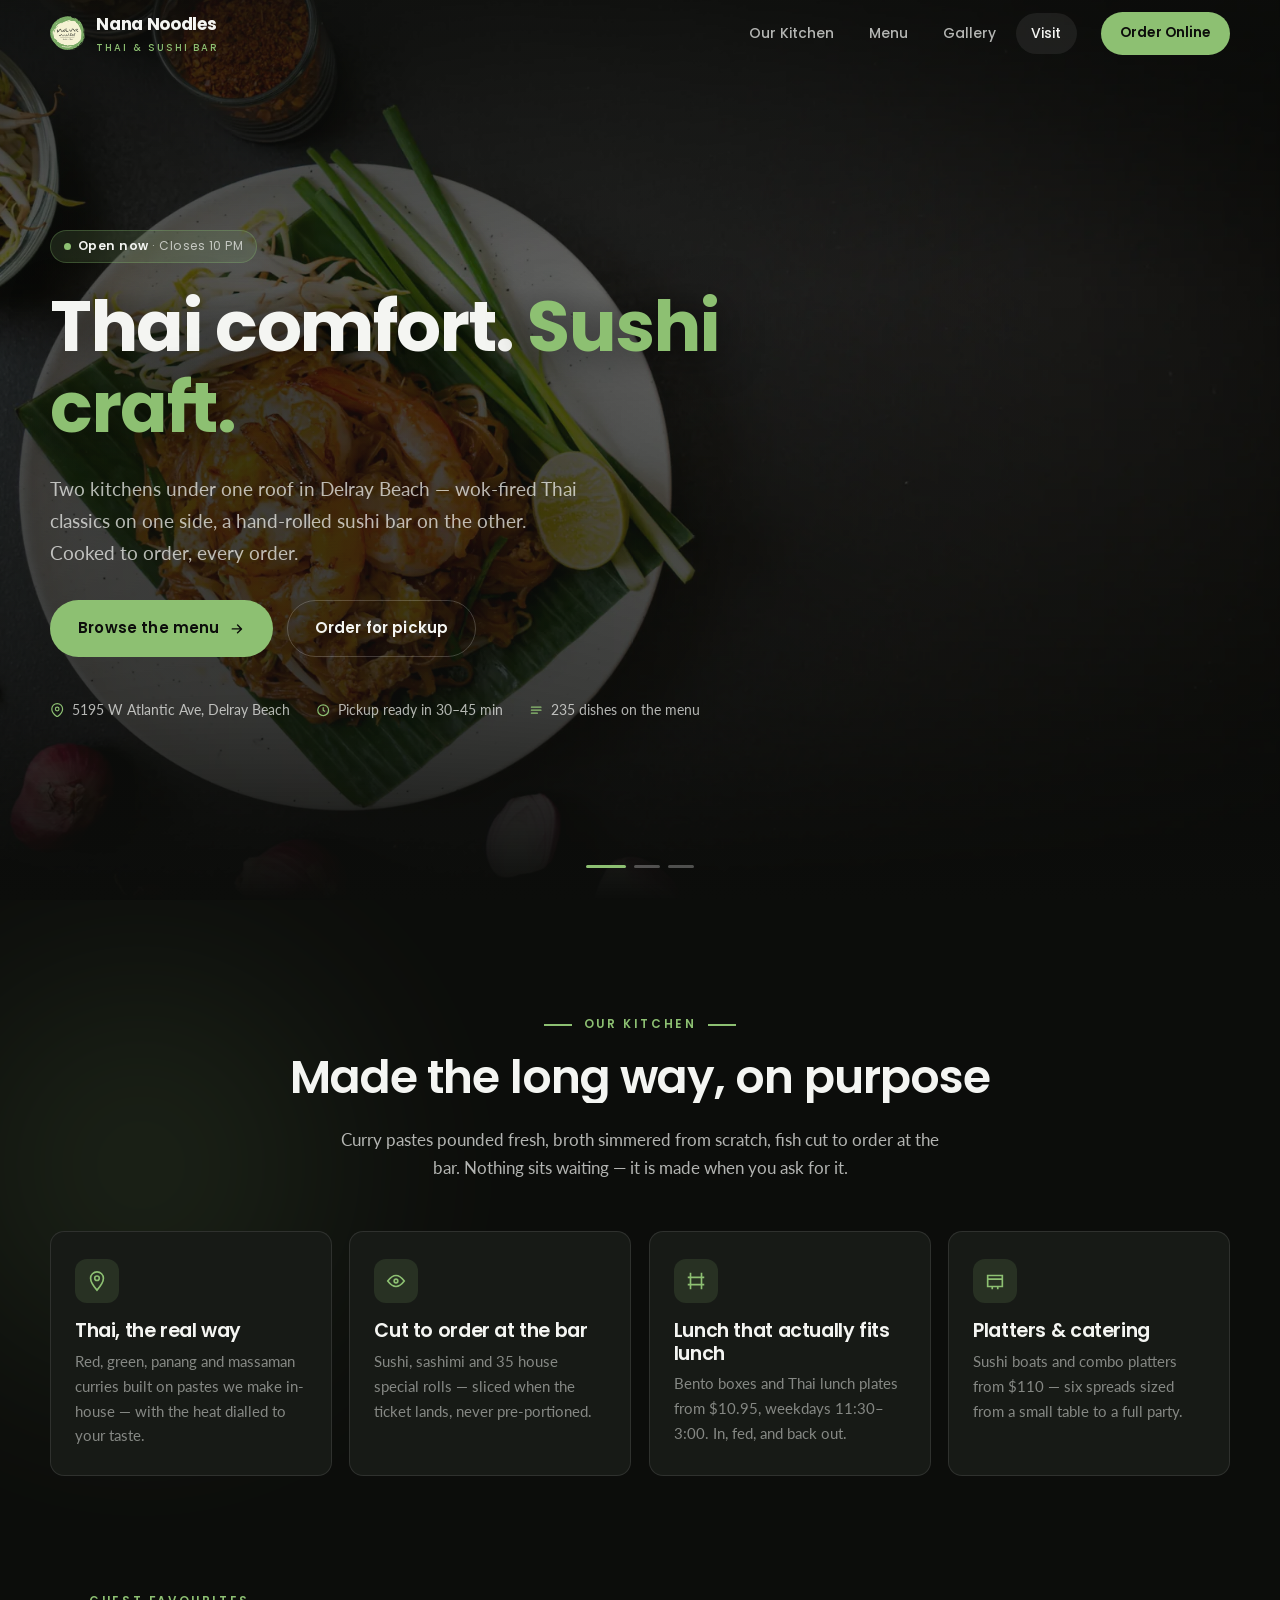
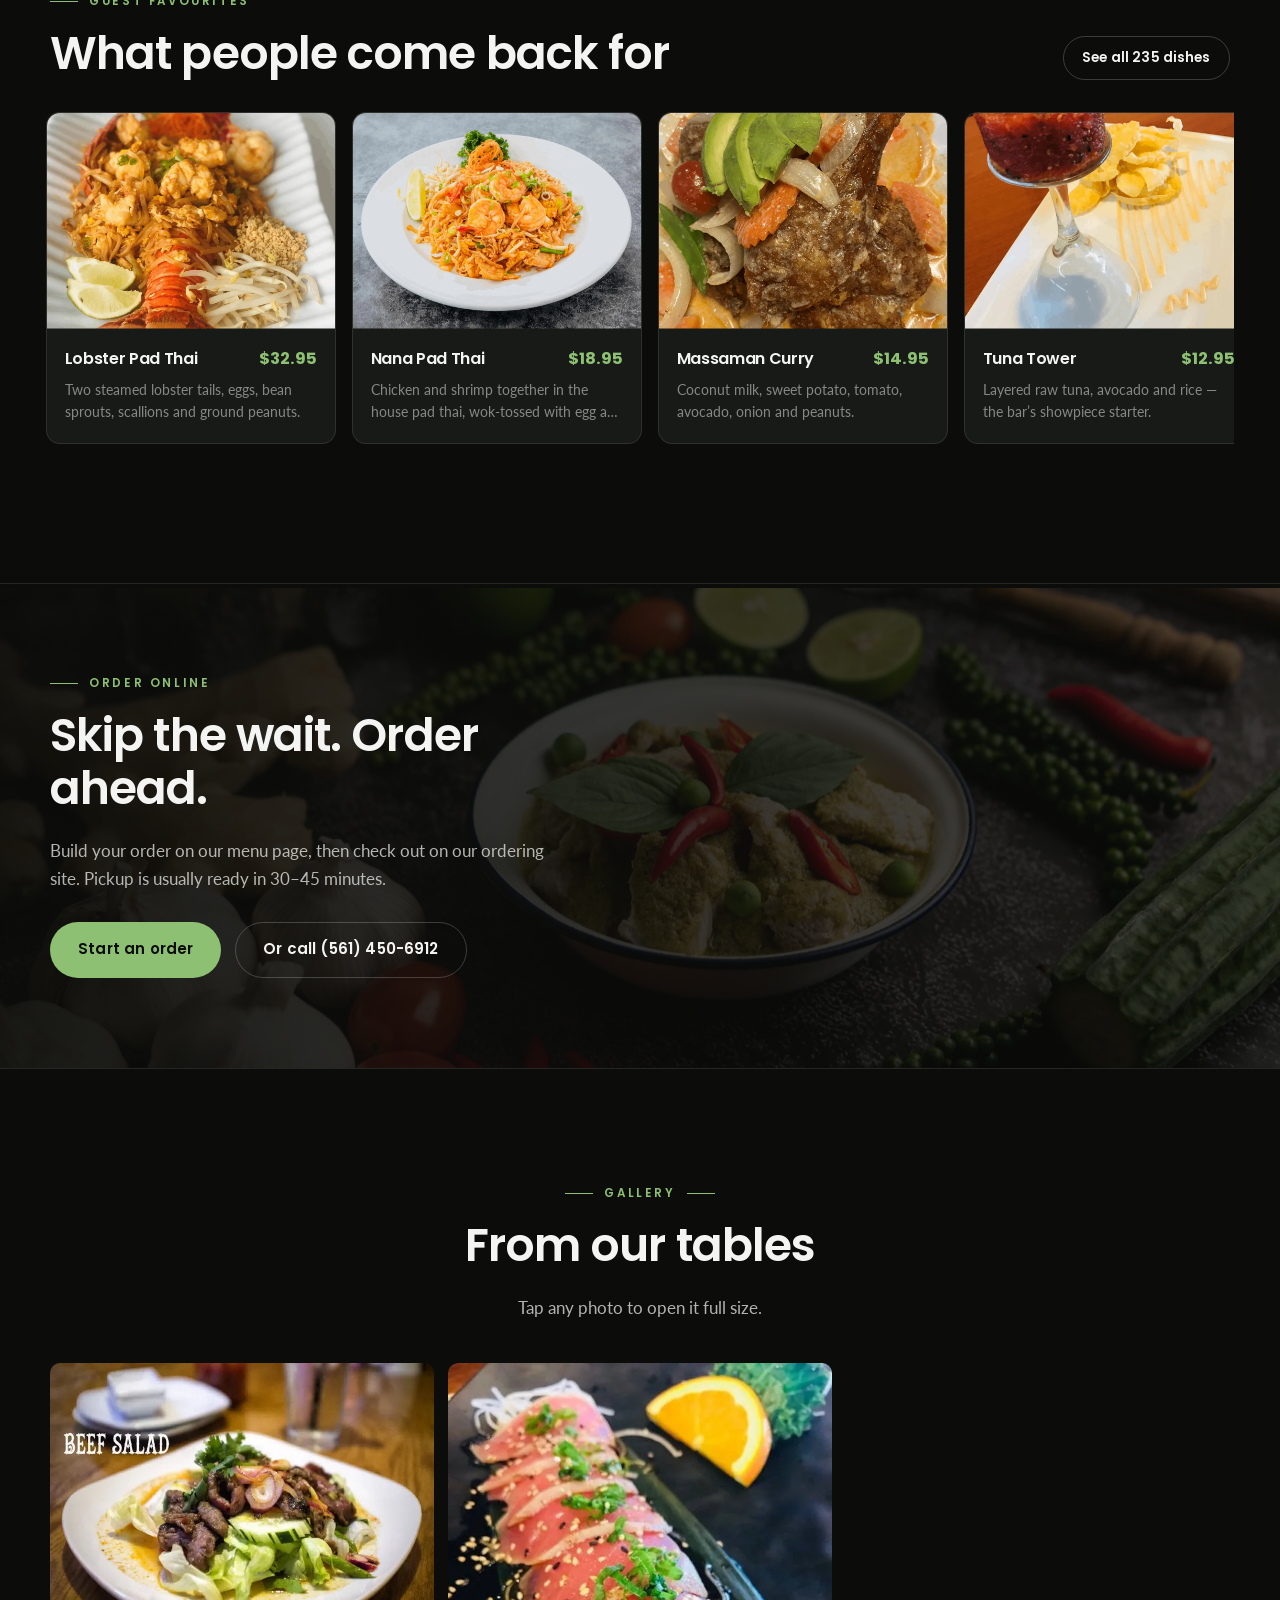
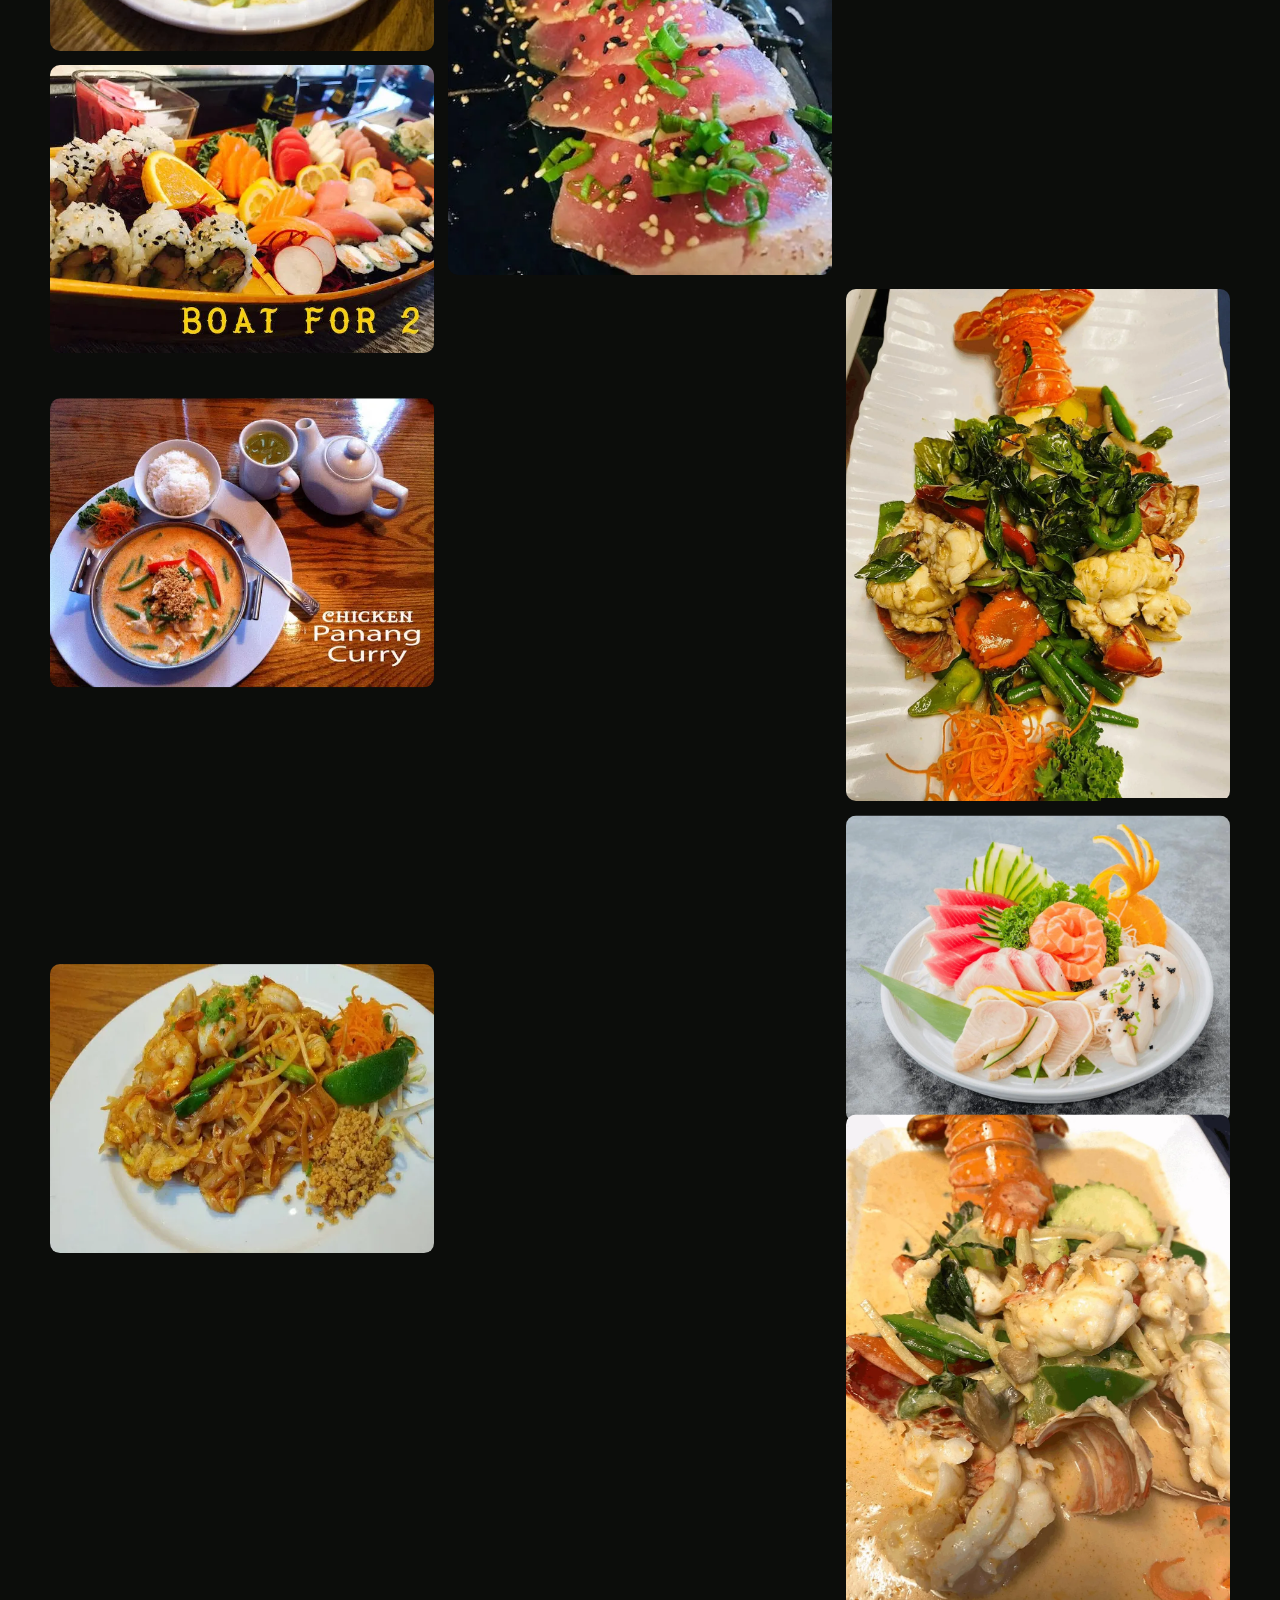
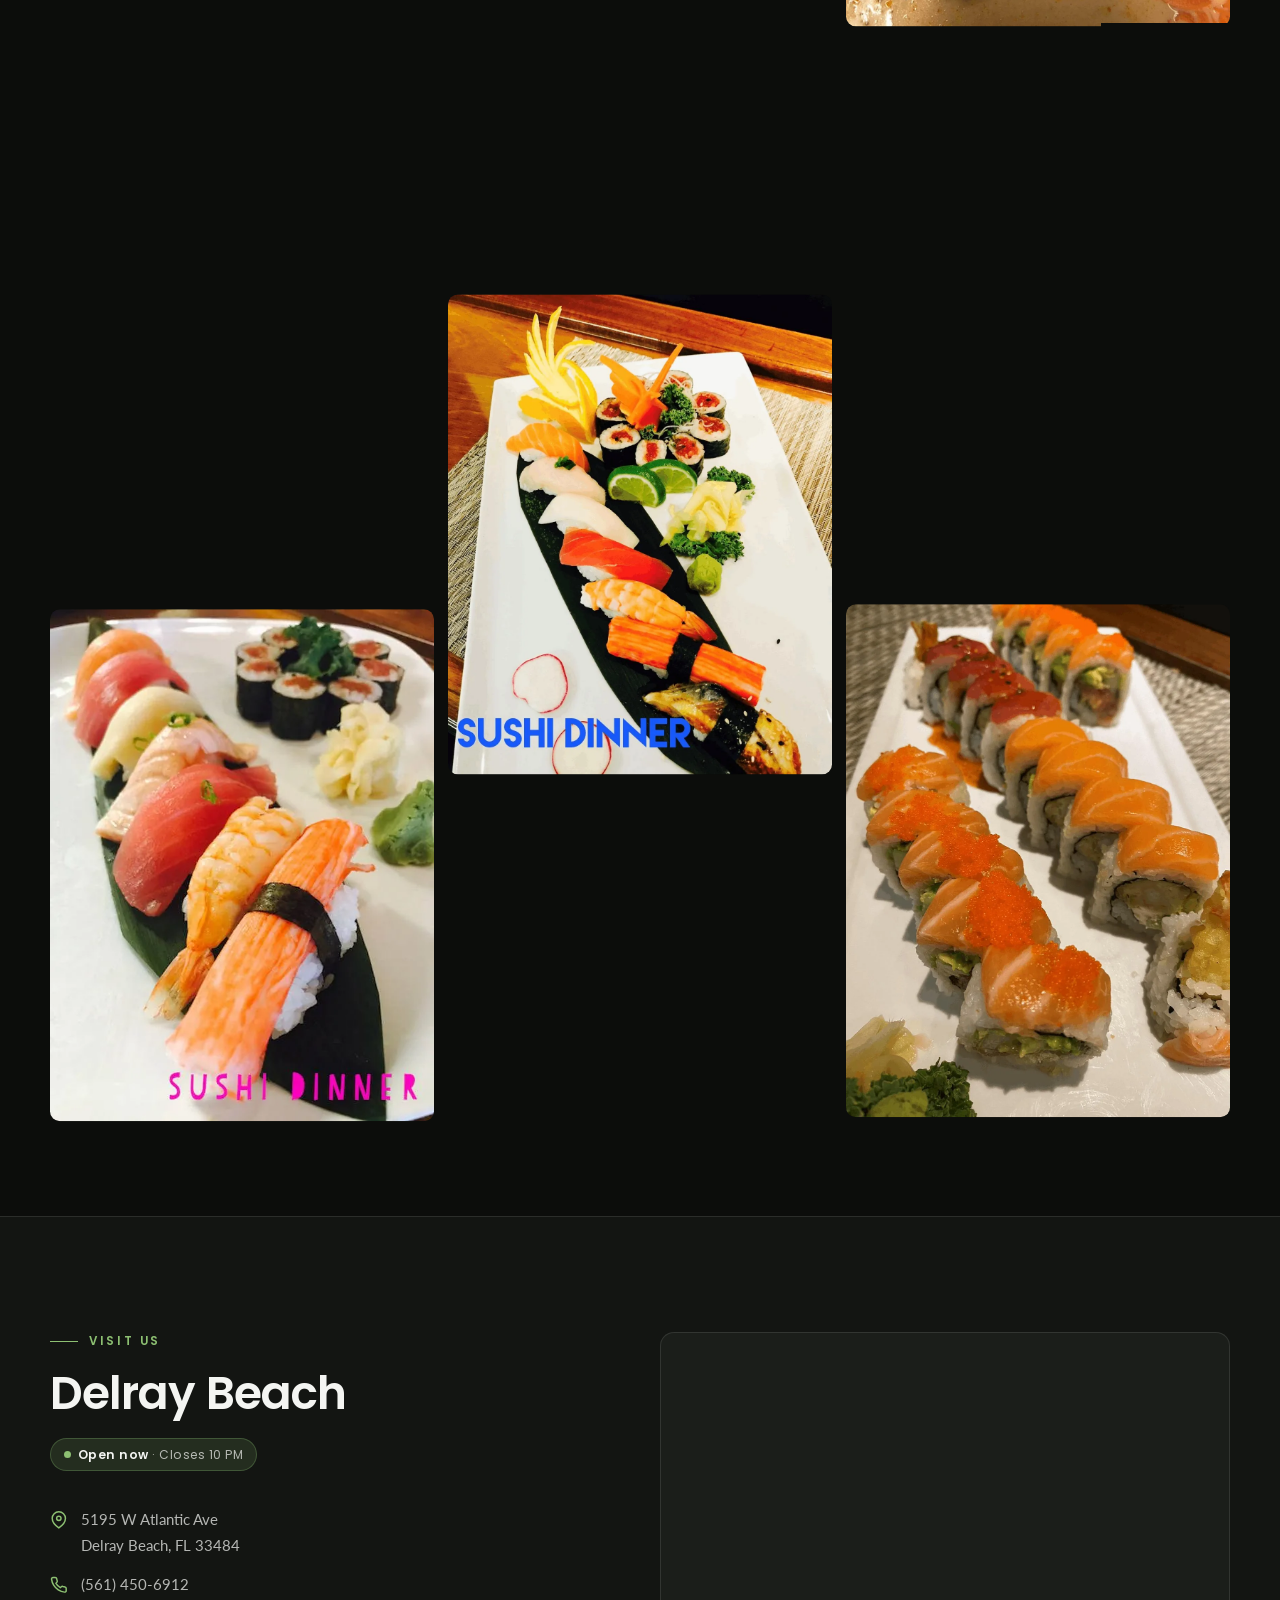
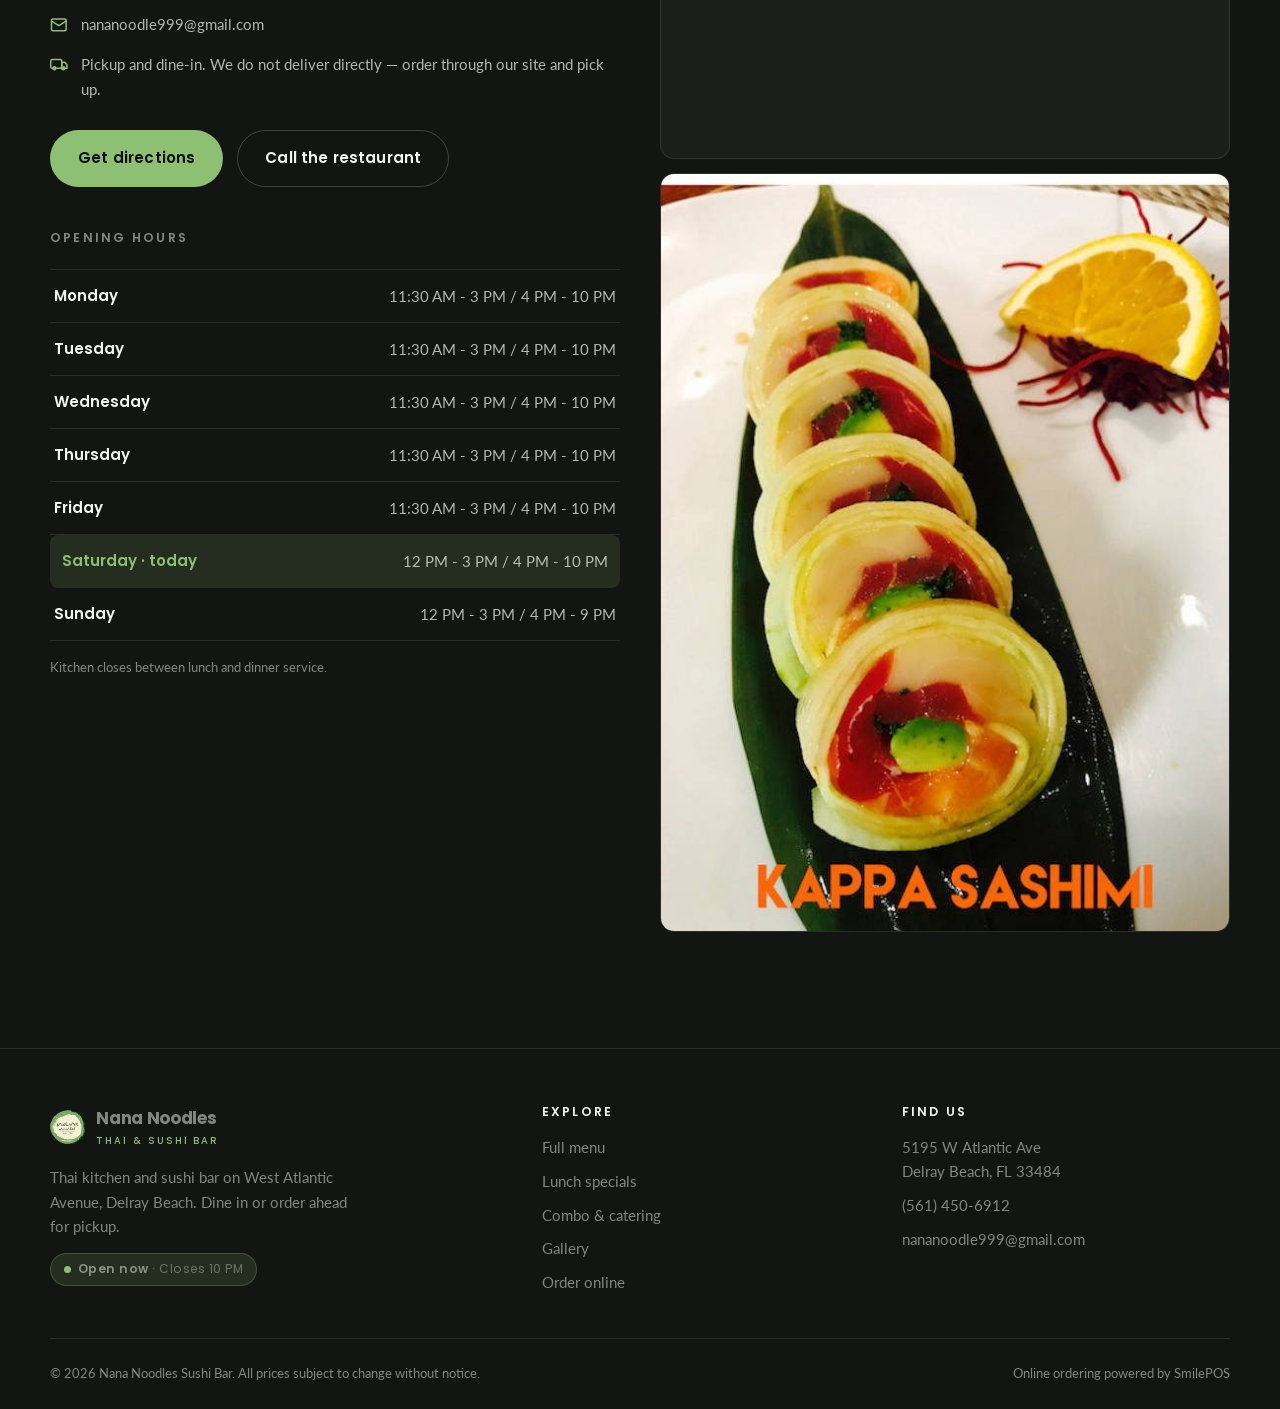
==== commit 4c7aceca: "Scroll-linked motion, sharper photography, cleaner header - Dish photos re-fetched at their source r" ====
--- a/index.html
+++ b/index.html
@@ -17,7 +17,7 @@
 <link rel="preconnect" href="https://fonts.googleapis.com">
 <link rel="preconnect" href="https://fonts.gstatic.com" crossorigin>
 <link href="https://fonts.googleapis.com/css2?family=Lato:wght@300;400;700&family=Poppins:wght@400;500;600;700&display=swap" rel="stylesheet">
-<link rel="stylesheet" href="assets/css/style.css?v=3">
+<link rel="stylesheet" href="assets/css/style.css?v=6">
 
 <script type="application/ld+json">
 {
@@ -45,6 +45,7 @@
 </head>
 <body>
 <a class="skip" href="#main">Skip to content</a>
+<div class="progress" aria-hidden="true"></div>
 
 <!-- ============================================================ header -->
 <header class="nav">
@@ -62,10 +63,6 @@
     </nav>
 
     <div class="nav__cta">
-      <a class="nav__tel" href="tel:+15614506912">
-        <svg viewBox="0 0 24 24" fill="none" stroke="currentColor" stroke-width="2" stroke-linecap="round"><path d="M22 16.9v3a2 2 0 0 1-2.2 2 19.8 19.8 0 0 1-8.6-3.1 19.5 19.5 0 0 1-6-6A19.8 19.8 0 0 1 2.1 4.2 2 2 0 0 1 4.1 2h3a2 2 0 0 1 2 1.7c.1 1 .4 1.9.7 2.8a2 2 0 0 1-.5 2.1L8.1 9.9a16 16 0 0 0 6 6l1.3-1.3a2 2 0 0 1 2.1-.4c.9.3 1.8.6 2.8.7a2 2 0 0 1 1.7 2z"/></svg>
-        <span class="d-none">(561) 450-6912</span>
-      </a>
       <a class="btn btn--sm" href="https://nananoodlessushibarfl.smiledining.com/" target="_blank" rel="noopener">Order Online</a>
     </div>
 
@@ -79,7 +76,7 @@
 
 <!-- ============================================================== hero -->
 <section class="hero" id="home">
-  <div class="hero__bg" aria-hidden="true">
+  <div class="hero__bg px" data-px="0.18" aria-hidden="true">
     <figure class="is-on"><picture>
       <source srcset="assets/img/hero/h1.webp" type="image/webp">
       <img src="assets/img/hero/h1.jpg" alt="" fetchpriority="high"></picture></figure>
@@ -121,11 +118,12 @@
 </section>
 
 <!-- ============================================================= story -->
-<section class="section" id="story">
+<section class="section has-glow" id="story">
+  <div class="glow" style="width:640px;height:640px;top:-8%;left:-14%" aria-hidden="true"></div>
   <div class="wrap">
     <div class="center rv" style="margin-bottom:3rem">
       <p class="eyebrow">Our kitchen</p>
-      <h2>Made the long way, on purpose</h2>
+      <h2 data-split>Made the long way, on purpose</h2>
       <p class="lede">
         Curry pastes pounded fresh, broth simmered from scratch, fish cut to order at the bar.
         Nothing sits waiting — it is made when you ask for it.
@@ -133,22 +131,22 @@
     </div>
 
     <div class="cards">
-      <article class="card rv">
+      <article class="card rv rv--zoom">
         <div class="card__ico"><svg viewBox="0 0 24 24" fill="none" stroke="currentColor" stroke-width="1.8"><path d="M12 2a7 7 0 0 0-7 7c0 5 7 13 7 13s7-8 7-13a7 7 0 0 0-7-7z"/><circle cx="12" cy="9" r="2.5"/></svg></div>
         <h3>Thai, the real way</h3>
         <p>Red, green, panang and massaman curries built on pastes we make in-house — with the heat dialled to your taste.</p>
       </article>
-      <article class="card rv">
+      <article class="card rv rv--zoom">
         <div class="card__ico"><svg viewBox="0 0 24 24" fill="none" stroke="currentColor" stroke-width="1.8"><path d="M3 12c3-4 6-6 9-6s6 2 9 6c-3 4-6 6-9 6s-6-2-9-6z"/><circle cx="12" cy="12" r="2"/></svg></div>
         <h3>Cut to order at the bar</h3>
         <p>Sushi, sashimi and 35 house special rolls — sliced when the ticket lands, never pre-portioned.</p>
       </article>
-      <article class="card rv">
+      <article class="card rv rv--zoom">
         <div class="card__ico"><svg viewBox="0 0 24 24" fill="none" stroke="currentColor" stroke-width="1.8"><path d="M6 3v18M18 3v18M3 8h18M3 16h18"/></svg></div>
         <h3>Lunch that actually fits lunch</h3>
         <p>Bento boxes and Thai lunch plates from $10.95, weekdays 11:30&ndash;3:00. In, fed, and back out.</p>
       </article>
-      <article class="card rv">
+      <article class="card rv rv--zoom">
         <div class="card__ico"><svg viewBox="0 0 24 24" fill="none" stroke="currentColor" stroke-width="1.8"><path d="M4 6h16v12H4z"/><path d="M4 10h16M9 18v3M15 18v3"/></svg></div>
         <h3>Platters &amp; catering</h3>
         <p>Sushi boats and combo platters from $110 — six spreads sized from a small table to a full party.</p>
@@ -163,40 +161,40 @@
     <div class="rv" style="display:flex;flex-wrap:wrap;gap:1rem;align-items:flex-end;justify-content:space-between;margin-bottom:1.5rem">
       <div>
         <p class="eyebrow">Guest favourites</p>
-        <h2 style="margin:0">What people come back for</h2>
+        <h2 style="margin:0" data-split>What people come back for</h2>
       </div>
       <a class="btn btn--ghost btn--sm" href="menu.html">See all 235 dishes</a>
     </div>
 
     <div class="rail">
-      <a class="dish" href="menu.html#cat-nana-entrees">
-        <picture><source srcset="assets/img/food/lobster-pad-thai.webp" type="image/webp"><img src="assets/img/food/lobster-pad-thai.jpg" alt="Lobster Pad Thai" loading="lazy"></picture>
+      <a class="dish iv" href="menu.html#cat-nana-entrees">
+        <picture><source srcset="assets/img/food/lobster-pad-thai-lg.webp" type="image/webp"><img src="assets/img/food/lobster-pad-thai-lg.jpg" alt="Lobster Pad Thai" loading="lazy"></picture>
         <div class="dish__b"><div class="dish__t"><h3>Lobster Pad Thai</h3><span class="dish__p">$32.95</span></div>
         <p>Two steamed lobster tails, eggs, bean sprouts, scallions and ground peanuts.</p></div>
       </a>
-      <a class="dish" href="menu.html#cat-nana-noodles-fried-rice">
-        <picture><source srcset="assets/img/food/nana-pad-thai.webp" type="image/webp"><img src="assets/img/food/nana-pad-thai.jpg" alt="Nana Pad Thai" loading="lazy"></picture>
+      <a class="dish iv" href="menu.html#cat-nana-noodles-fried-rice">
+        <picture><source srcset="assets/img/food/nana-pad-thai-lg.webp" type="image/webp"><img src="assets/img/food/nana-pad-thai-lg.jpg" alt="Nana Pad Thai" loading="lazy"></picture>
         <div class="dish__b"><div class="dish__t"><h3>Nana Pad Thai</h3><span class="dish__p">$18.95</span></div>
         <p>Chicken and shrimp together in the house pad thai, wok-tossed with egg and peanuts.</p></div>
       </a>
-      <a class="dish" href="menu.html#cat-curries">
-        <picture><source srcset="assets/img/food/massaman-curry.webp" type="image/webp"><img src="assets/img/food/massaman-curry.jpg" alt="Massaman Curry" loading="lazy"></picture>
+      <a class="dish iv" href="menu.html#cat-curries">
+        <picture><source srcset="assets/img/food/massaman-curry-lg.webp" type="image/webp"><img src="assets/img/food/massaman-curry-lg.jpg" alt="Massaman Curry" loading="lazy"></picture>
         <div class="dish__b"><div class="dish__t"><h3>Massaman Curry</h3><span class="dish__p">$14.95</span></div>
         <p>Coconut milk, sweet potato, tomato, avocado, onion and peanuts.</p></div>
       </a>
-      <a class="dish" href="menu.html#cat-japanese-appetizers">
-        <picture><source srcset="assets/img/food/tuna-tower.webp" type="image/webp"><img src="assets/img/food/tuna-tower.jpg" alt="Tuna Tower" loading="lazy"></picture>
-        <div class="dish__b"><div class="dish__t"><h3>Tuna Tower</h3><span class="dish__p">See menu</span></div>
+      <a class="dish iv" href="menu.html#cat-japanese-appetizers">
+        <picture><source srcset="assets/img/food/tuna-tower-lg.webp" type="image/webp"><img src="assets/img/food/tuna-tower-lg.jpg" alt="Tuna Tower" loading="lazy"></picture>
+        <div class="dish__b"><div class="dish__t"><h3>Tuna Tower</h3><span class="dish__p">$12.95</span></div>
         <p>Layered raw tuna, avocado and rice — the bar&rsquo;s showpiece starter.</p></div>
       </a>
-      <a class="dish" href="menu.html#cat-nana-entrees">
-        <picture><source srcset="assets/img/food/crispy-grouper.webp" type="image/webp"><img src="assets/img/food/crispy-grouper.jpg" alt="Crispy Grouper" loading="lazy"></picture>
+      <a class="dish iv" href="menu.html#cat-nana-entrees">
+        <picture><source srcset="assets/img/food/crispy-grouper-lg.webp" type="image/webp"><img src="assets/img/food/crispy-grouper-lg.jpg" alt="Crispy Grouper" loading="lazy"></picture>
         <div class="dish__b"><div class="dish__t"><h3>Crispy Grouper</h3><span class="dish__p">$22.95</span></div>
         <p>Whole fillet fried crisp, sautéed mixed vegetables, chili sauce.</p></div>
       </a>
-      <a class="dish" href="menu.html#cat-nanan-special-rolls">
-        <picture><source srcset="assets/img/food/bangkok-roll.webp" type="image/webp"><img src="assets/img/food/bangkok-roll.jpg" alt="Bangkok Roll" loading="lazy"></picture>
-        <div class="dish__b"><div class="dish__t"><h3>Bangkok Roll</h3><span class="dish__p">See menu</span></div>
+      <a class="dish iv" href="menu.html#cat-nanan-special-rolls">
+        <picture><source srcset="assets/img/food/bangkok-roll-lg.webp" type="image/webp"><img src="assets/img/food/bangkok-roll-lg.jpg" alt="Bangkok Roll" loading="lazy"></picture>
+        <div class="dish__b"><div class="dish__t"><h3>Bangkok Roll</h3><span class="dish__p">$16.95</span></div>
         <p>One of 35 house special rolls built at the sushi bar.</p></div>
       </a>
     </div>
@@ -205,13 +203,13 @@
 
 <!-- ============================================================= band -->
 <section class="band">
-  <div class="band__bg" aria-hidden="true">
+  <div class="band__bg px" data-px="0.22" aria-hidden="true">
     <picture><source srcset="assets/img/hero/h2.webp" type="image/webp"><img src="assets/img/hero/h2.jpg" alt=""></picture>
   </div>
   <div class="band__in wrap">
     <div style="max-width:52ch">
       <p class="eyebrow">Order online</p>
-      <h2>Skip the wait. Order ahead.</h2>
+      <h2 data-split>Skip the wait. Order ahead.</h2>
       <p class="lede" style="margin-bottom:1.75rem">
         Build your order on our menu page, then check out on our ordering site.
         Pickup is usually ready in 30&ndash;45 minutes.
@@ -229,7 +227,7 @@
   <div class="wrap">
     <div class="center rv" style="margin-bottom:2.5rem">
       <p class="eyebrow">Gallery</p>
-      <h2>From our tables</h2>
+      <h2 data-split>From our tables</h2>
       <p class="lede">Tap any photo to open it full size.</p>
     </div>
     <div class="gal rv">
@@ -245,6 +243,15 @@
       <button type="button" data-full="assets/img/gallery/img-10.jpg"><picture><source srcset="assets/img/gallery/img-10-thumb.webp" type="image/webp"><img src="assets/img/gallery/img-10-thumb.jpg" alt="Thai soup" loading="lazy"></picture></button>
       <button type="button" data-full="assets/img/gallery/img-11.jpg"><picture><source srcset="assets/img/gallery/img-11-thumb.webp" type="image/webp"><img src="assets/img/gallery/img-11-thumb.jpg" alt="Fresh salad" loading="lazy"></picture></button>
       <button type="button" data-full="assets/img/gallery/img-12.jpg"><picture><source srcset="assets/img/gallery/img-12-thumb.webp" type="image/webp"><img src="assets/img/gallery/img-12-thumb.jpg" alt="Dining room at Nana Noodles Sushi Bar" loading="lazy"></picture></button>
+
+      <button type="button" data-full="assets/img/food/nana-boat-4-lg.jpg"><picture><source srcset="assets/img/food/nana-boat-4-lg.webp" type="image/webp"><img src="assets/img/food/nana-boat-4-lg.jpg" alt="Nana Boat sushi platter" loading="lazy"></picture></button>
+      <button type="button" data-full="assets/img/food/sushi-dinner-lg.jpg"><picture><source srcset="assets/img/food/sushi-dinner-lg.webp" type="image/webp"><img src="assets/img/food/sushi-dinner-lg.jpg" alt="Sushi dinner selection" loading="lazy"></picture></button>
+      <button type="button" data-full="assets/img/food/lobster-bomb-roll-lg.jpg"><picture><source srcset="assets/img/food/lobster-bomb-roll-lg.webp" type="image/webp"><img src="assets/img/food/lobster-bomb-roll-lg.jpg" alt="Lobster Bomb roll" loading="lazy"></picture></button>
+      <button type="button" data-full="assets/img/food/thai-basil-lg.jpg"><picture><source srcset="assets/img/food/thai-basil-lg.webp" type="image/webp"><img src="assets/img/food/thai-basil-lg.jpg" alt="Thai basil stir-fry" loading="lazy"></picture></button>
+      <button type="button" data-full="assets/img/food/sashimi-dinner-lg.jpg"><picture><source srcset="assets/img/food/sashimi-dinner-lg.webp" type="image/webp"><img src="assets/img/food/sashimi-dinner-lg.jpg" alt="Sashimi dinner" loading="lazy"></picture></button>
+      <button type="button" data-full="assets/img/food/red-curry-lg.jpg"><picture><source srcset="assets/img/food/red-curry-lg.webp" type="image/webp"><img src="assets/img/food/red-curry-lg.jpg" alt="Red curry with jasmine rice" loading="lazy"></picture></button>
+      <button type="button" data-full="assets/img/food/tuna-tataki-lg.jpg"><picture><source srcset="assets/img/food/tuna-tataki-lg.webp" type="image/webp"><img src="assets/img/food/tuna-tataki-lg.jpg" alt="Tuna tataki" loading="lazy"></picture></button>
+      <button type="button" data-full="assets/img/food/dream-roll-lg.jpg"><picture><source srcset="assets/img/food/dream-roll-lg.webp" type="image/webp"><img src="assets/img/food/dream-roll-lg.jpg" alt="Dream roll" loading="lazy"></picture></button>
     </div>
   </div>
 </section>
@@ -252,7 +259,7 @@
 <!-- ============================================================= visit -->
 <section class="section" id="visit" style="background:var(--bg-2);border-top:1px solid var(--line)">
   <div class="wrap visit">
-    <div class="rv">
+    <div class="rv rv--left">
       <p class="eyebrow">Visit us</p>
       <h2 style="margin-bottom:.4em">Delray Beach</h2>
       <p class="pill" data-status><i class="dot"></i><span>Checking hours&hellip;</span></p>
@@ -286,12 +293,12 @@
       <p style="font-size:.82rem;color:var(--ink-3);margin-top:1rem">Kitchen closes between lunch and dinner service.</p>
     </div>
 
-    <div class="rv">
+    <div class="rv rv--right">
       <div class="map">
         <iframe title="Map to Nana Noodles Sushi Bar" loading="lazy" referrerpolicy="no-referrer-when-downgrade"
           src="https://www.google.com/maps?q=5195%20W%20Atlantic%20Ave,%20Delray%20Beach,%20FL%2033484&output=embed"></iframe>
       </div>
-      <img src="assets/img/gallery/img-12-thumb.jpg" alt="Inside Nana Noodles Sushi Bar" style="margin-top:.85rem;border-radius:var(--radius);border:1px solid var(--line)" loading="lazy">
+      <img class="iv" src="assets/img/gallery/img-12-thumb.jpg" alt="Inside Nana Noodles Sushi Bar" style="margin-top:.85rem;border-radius:var(--radius);border:1px solid var(--line)" loading="lazy">
     </div>
   </div>
 </section>
@@ -361,6 +368,6 @@
   <span class="lb__count"></span>
 </div>
 
-<script src="assets/js/site.js?v=3"></script>
+<script src="assets/js/site.js?v=6"></script>
 </body>
 </html>
--- a/assets/css/style.css
+++ b/assets/css/style.css
@@ -138,8 +138,7 @@
   }
   .nav.is-open .nav__links{ transform:none; opacity:1; pointer-events:auto; }
   .nav__links a{ padding:.85rem .6rem; font-size:1rem; border-radius:var(--radius-sm); }
-  .nav__cta{ order:3; }
-  .nav__cta .btn{ display:none; }
+  .nav__cta{ display:none; }   /* nothing left in it once the phone moves to the action bar */
   .nav.is-stuck,.nav.is-open{ background:rgba(12,13,11,.94); backdrop-filter:blur(14px); border-bottom-color:var(--line); }
 }
 
@@ -289,3 +288,94 @@
 .skip{ position:absolute; top:-100px; left:1rem; z-index:200; background:var(--green); color:#0c0d0b;
        padding:.75rem 1.25rem; border-radius:0 0 10px 10px; font-family:var(--head); font-weight:600; }
 .skip:focus{ top:0; }
+
+/* ==========================================================================
+   Motion — scroll-linked effects
+   Everything here degrades to a plain static page when JS is off or the
+   visitor asks for reduced motion.
+   ========================================================================== */
+
+/* ---------- reading-progress bar ---------- */
+.progress{
+  position:fixed; inset:0 auto auto 0; z-index:90; height:2px; width:100%;
+  transform:scaleX(0); transform-origin:0 50%;
+  background:linear-gradient(90deg,var(--green),var(--gold));
+  will-change:transform; pointer-events:none;
+}
+
+/* ---------- parallax layers ---------- */
+/* The image is grown past its frame so it can drift without exposing an edge. */
+.px{ will-change:transform; }
+.hero__bg figure,
+.band__bg,
+.menu-hero__bg{ overflow:hidden; }
+.hero__bg img,
+.band__bg img,
+.menu-hero__bg img{ height:118%; top:-9%; position:absolute; left:0; }
+
+/* ---------- hero: slow drift, alternating per slide ---------- */
+.hero__bg img{ animation:kb 26s ease-out both; }
+.hero__bg figure:nth-child(2) img{ animation-name:kb-alt; }
+.hero__bg figure:nth-child(3) img{ animation-name:kb-tilt; }
+@keyframes kb    { from{ transform:scale(1.14) translate3d(0,0,0);      } to{ transform:scale(1) translate3d(0,0,0);        } }
+@keyframes kb-alt{ from{ transform:scale(1.02) translate3d(-2.5%,0,0);  } to{ transform:scale(1.14) translate3d(2%,-1%,0);  } }
+@keyframes kb-tilt{from{ transform:scale(1.16) translate3d(2%,1.5%,0);  } to{ transform:scale(1.02) translate3d(0,0,0);      } }
+
+/* ---------- images wipe in as they enter view ---------- */
+.iv{ overflow:hidden; }
+.iv > img,.iv > picture{
+  display:block;
+  clip-path:inset(0 0 100% 0);
+  transform:scale(1.12);
+  transition:clip-path 1.05s cubic-bezier(.16,.84,.28,1), transform 1.4s cubic-bezier(.16,.84,.28,1);
+}
+.iv.is-in > img,.iv.is-in > picture{ clip-path:inset(0 0 0 0); transform:scale(1); }
+img.iv{ clip-path:inset(0 0 100% 0); transform:scale(1.08);
+        transition:clip-path 1.05s cubic-bezier(.16,.84,.28,1), transform 1.4s cubic-bezier(.16,.84,.28,1); }
+img.iv.is-in{ clip-path:inset(0 0 0 0); transform:scale(1); }
+
+/* ---------- richer section reveals ---------- */
+.rv{ transition:opacity .8s ease, transform .9s cubic-bezier(.16,.84,.28,1), filter .8s ease; filter:blur(6px); }
+.rv.is-in{ filter:blur(0); }
+.rv--left { transform:translate3d(-34px,0,0); }
+.rv--right{ transform:translate3d(34px,0,0); }
+.rv--zoom { transform:scale(.94); }
+.rv--left.is-in,.rv--right.is-in,.rv--zoom.is-in{ transform:none; }
+
+/* ---------- headline words rise in sequence ---------- */
+.split{ display:inline-block; overflow:hidden; vertical-align:top; }
+.split > span{
+  display:inline-block;
+  transform:translate3d(0,105%,0);
+  transition:transform .95s cubic-bezier(.16,.84,.28,1);
+  transition-delay:var(--d,0ms);
+}
+.is-lit .split > span{ transform:none; }
+
+/* ---------- cards lift as the page moves under them ---------- */
+.dish img{ transition:transform .7s cubic-bezier(.2,.8,.3,1); }
+.dish:hover img{ transform:scale(1.07); }
+.gal picture{ display:block; overflow:hidden; }
+
+/* ---------- gallery tiles drift at slightly different rates ---------- */
+.gal button{ transform:translate3d(0,var(--drift,0px),0); transition:transform .12s linear; }
+.gal button:hover{ transition:transform .4s ease; }
+
+/* ---------- floating accent behind the story section ---------- */
+.glow{
+  position:absolute; border-radius:50%; filter:blur(90px); opacity:.16; pointer-events:none; z-index:0;
+  background:radial-gradient(circle,var(--green),transparent 65%);
+}
+.section{ position:relative; }
+/* a blurred accent must not widen the document */
+.has-glow{ overflow:hidden; }
+.section > .wrap{ position:relative; z-index:1; }
+
+@media (prefers-reduced-motion:reduce){
+  .progress{ display:none; }
+  .iv > img,.iv > picture,img.iv{ clip-path:none; transform:none; }
+  .split > span{ transform:none; }
+  .rv{ filter:none; }
+  .hero__bg img{ animation:none; height:100%; top:0; }
+  .gal button{ transform:none; }
+}
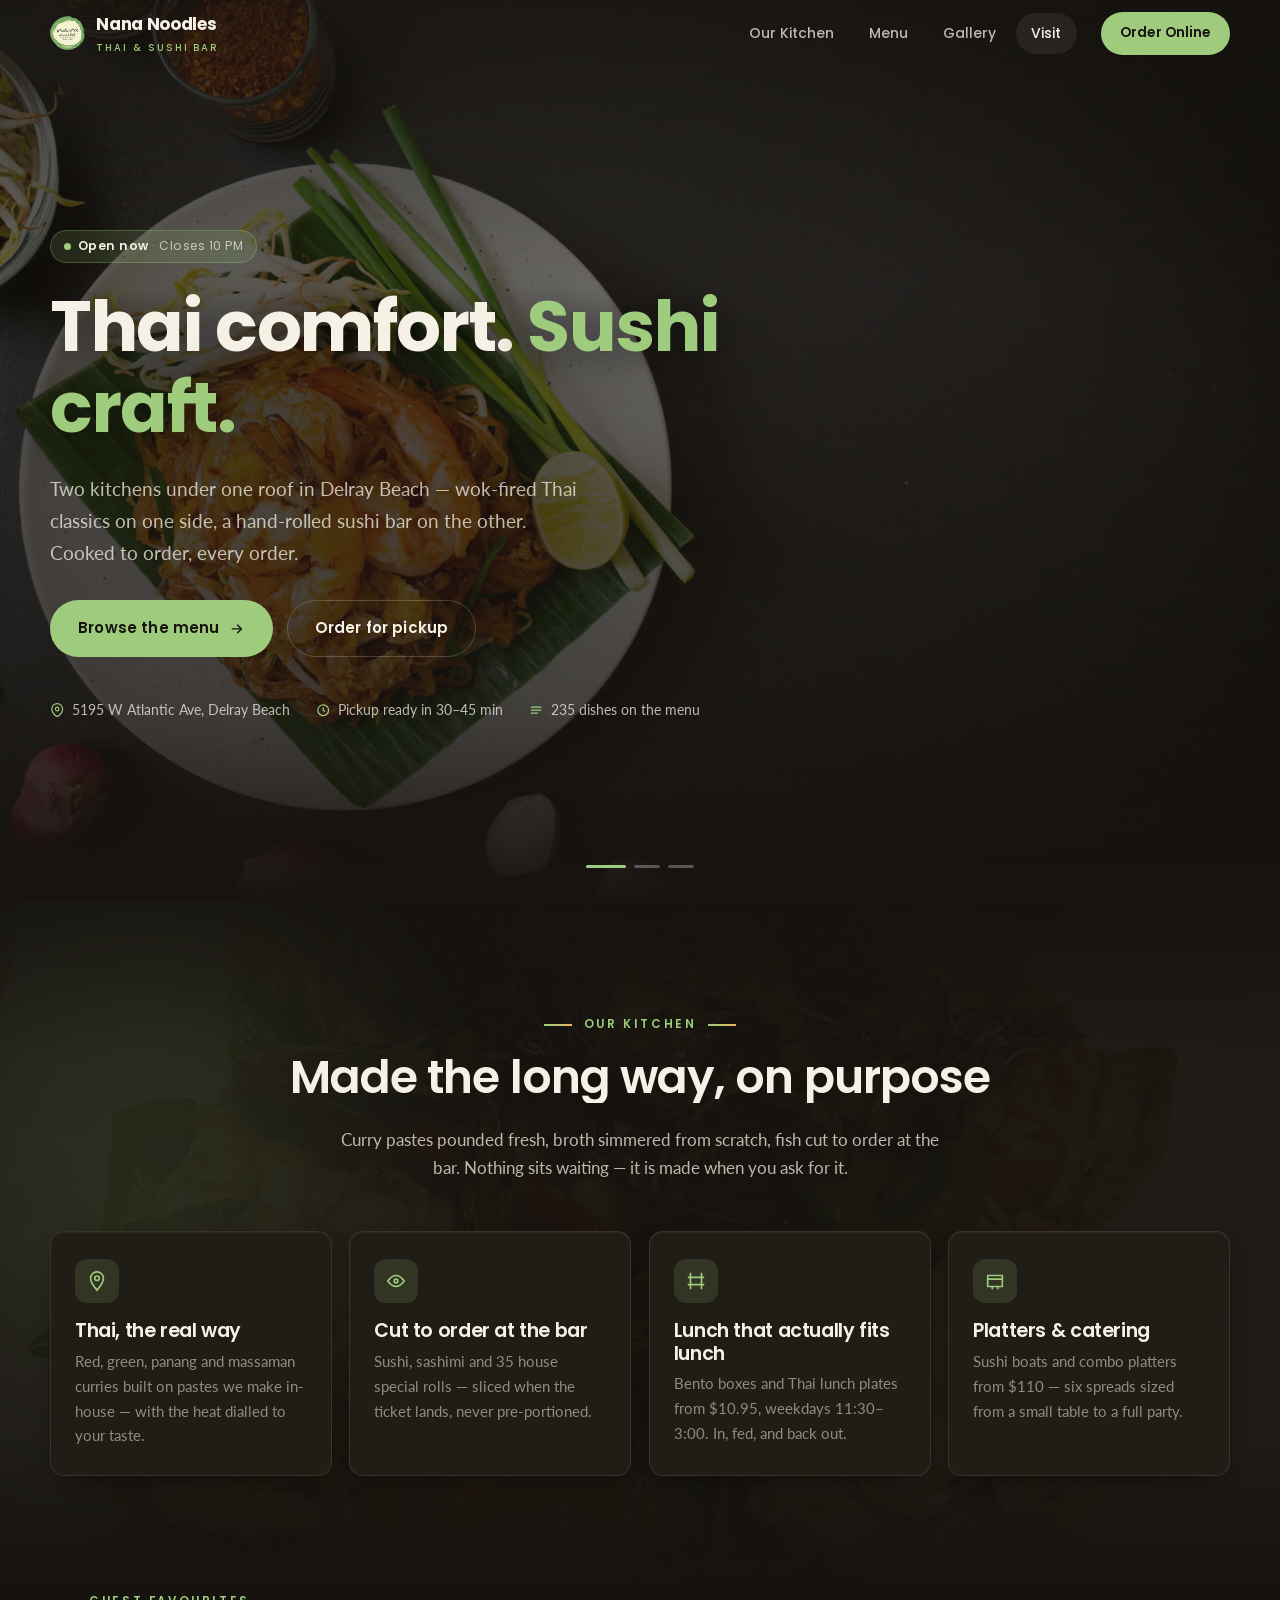
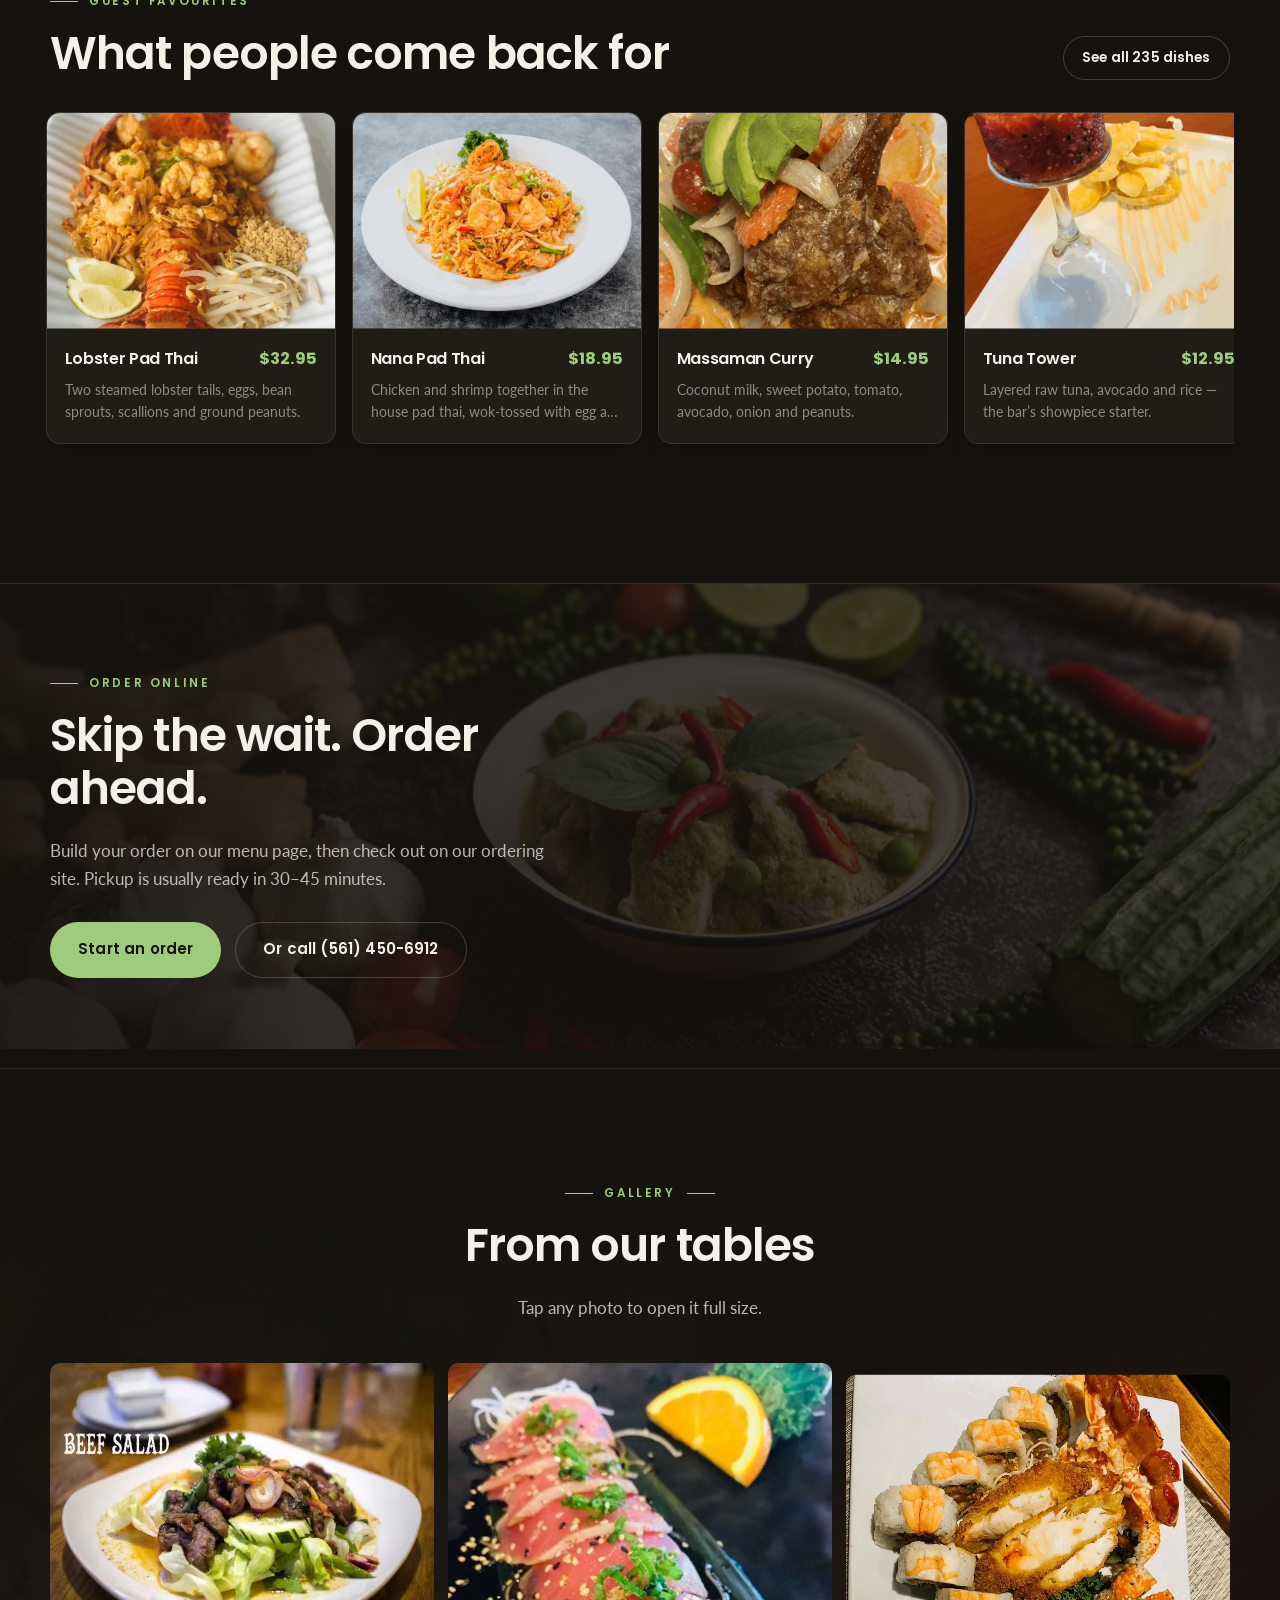
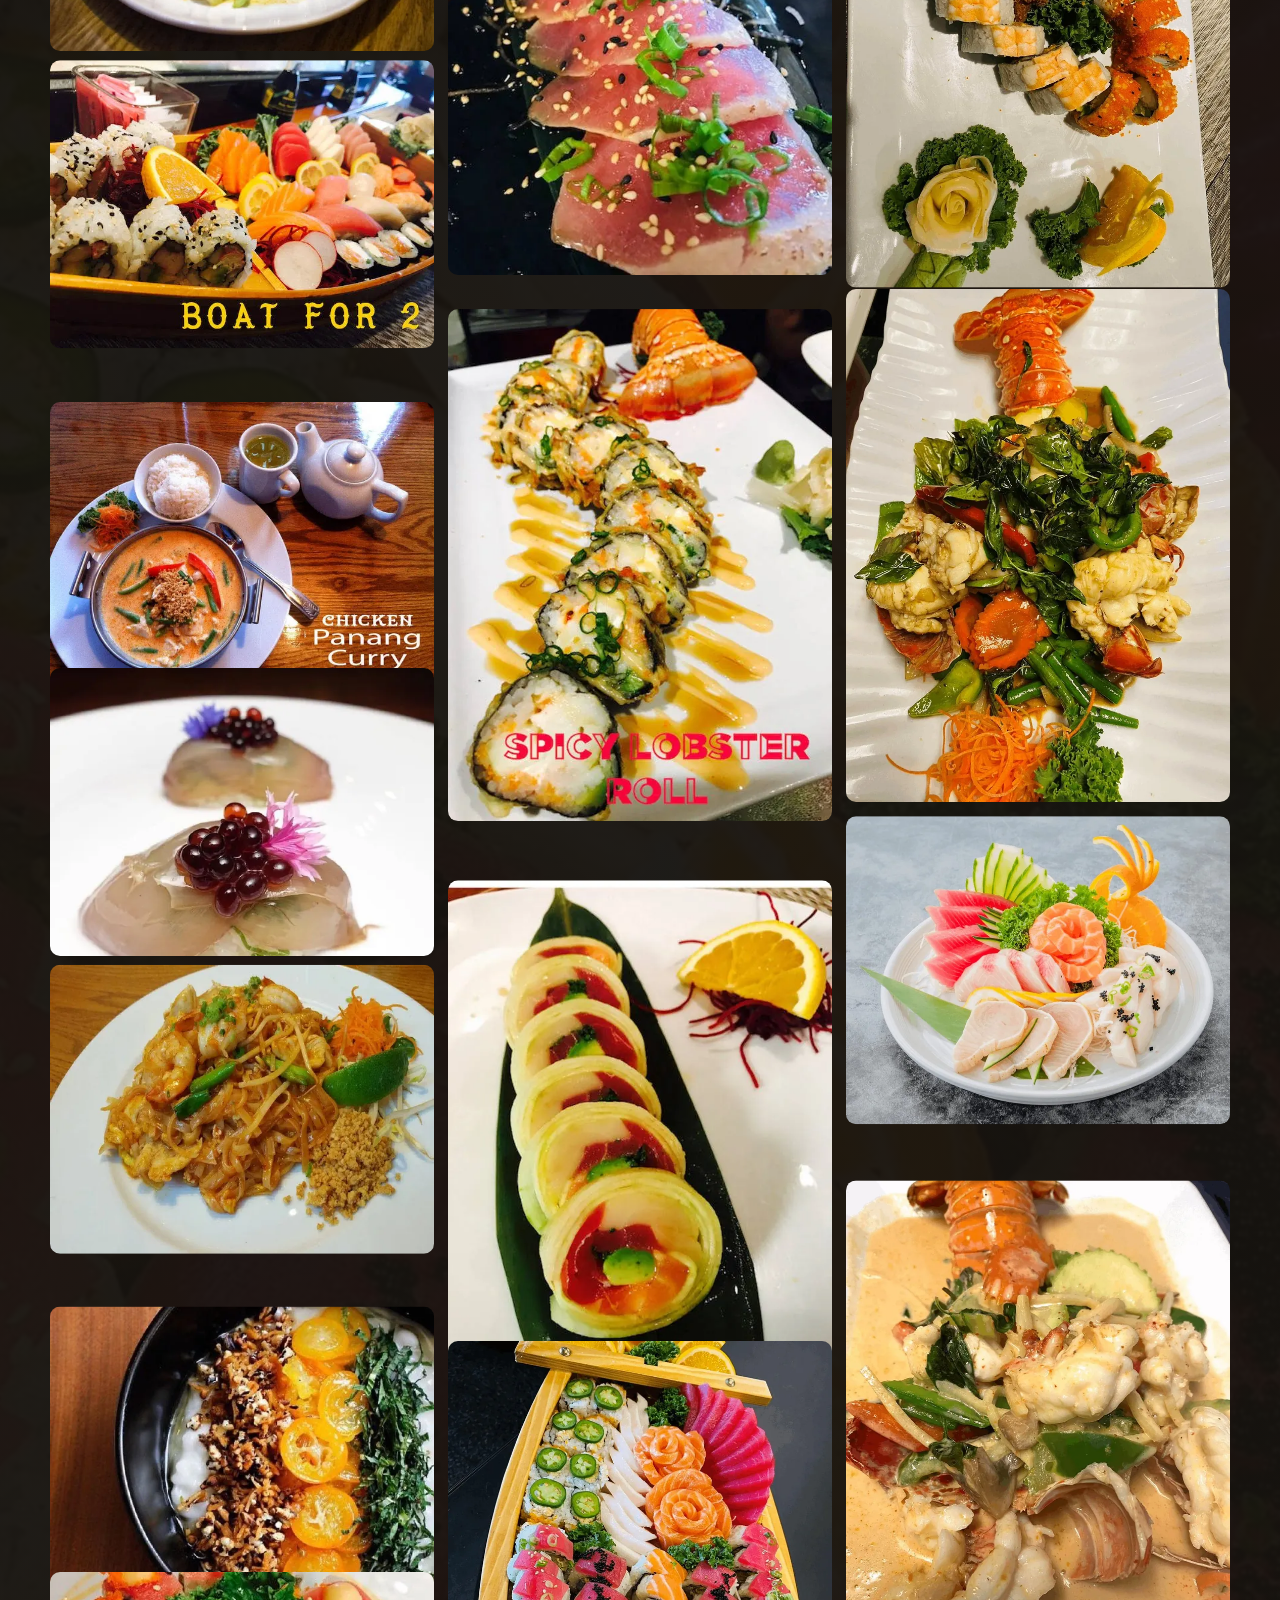
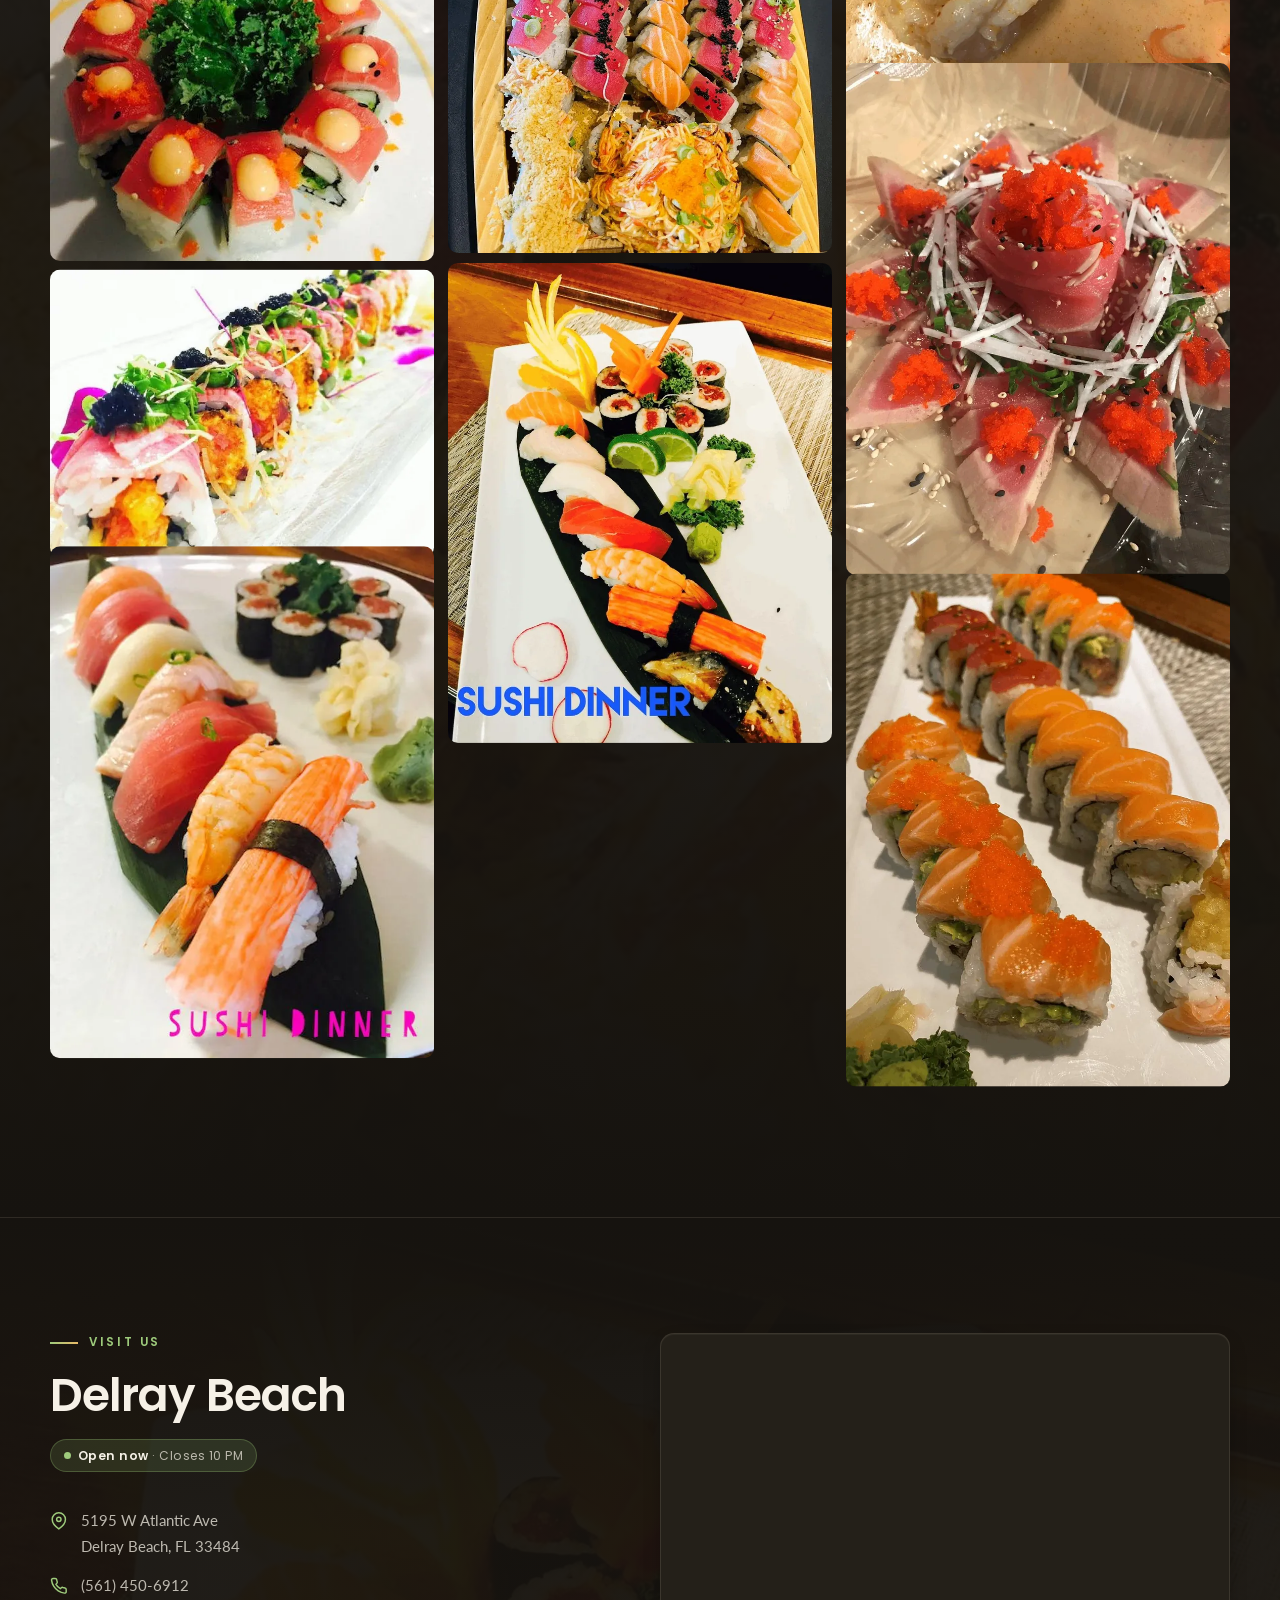
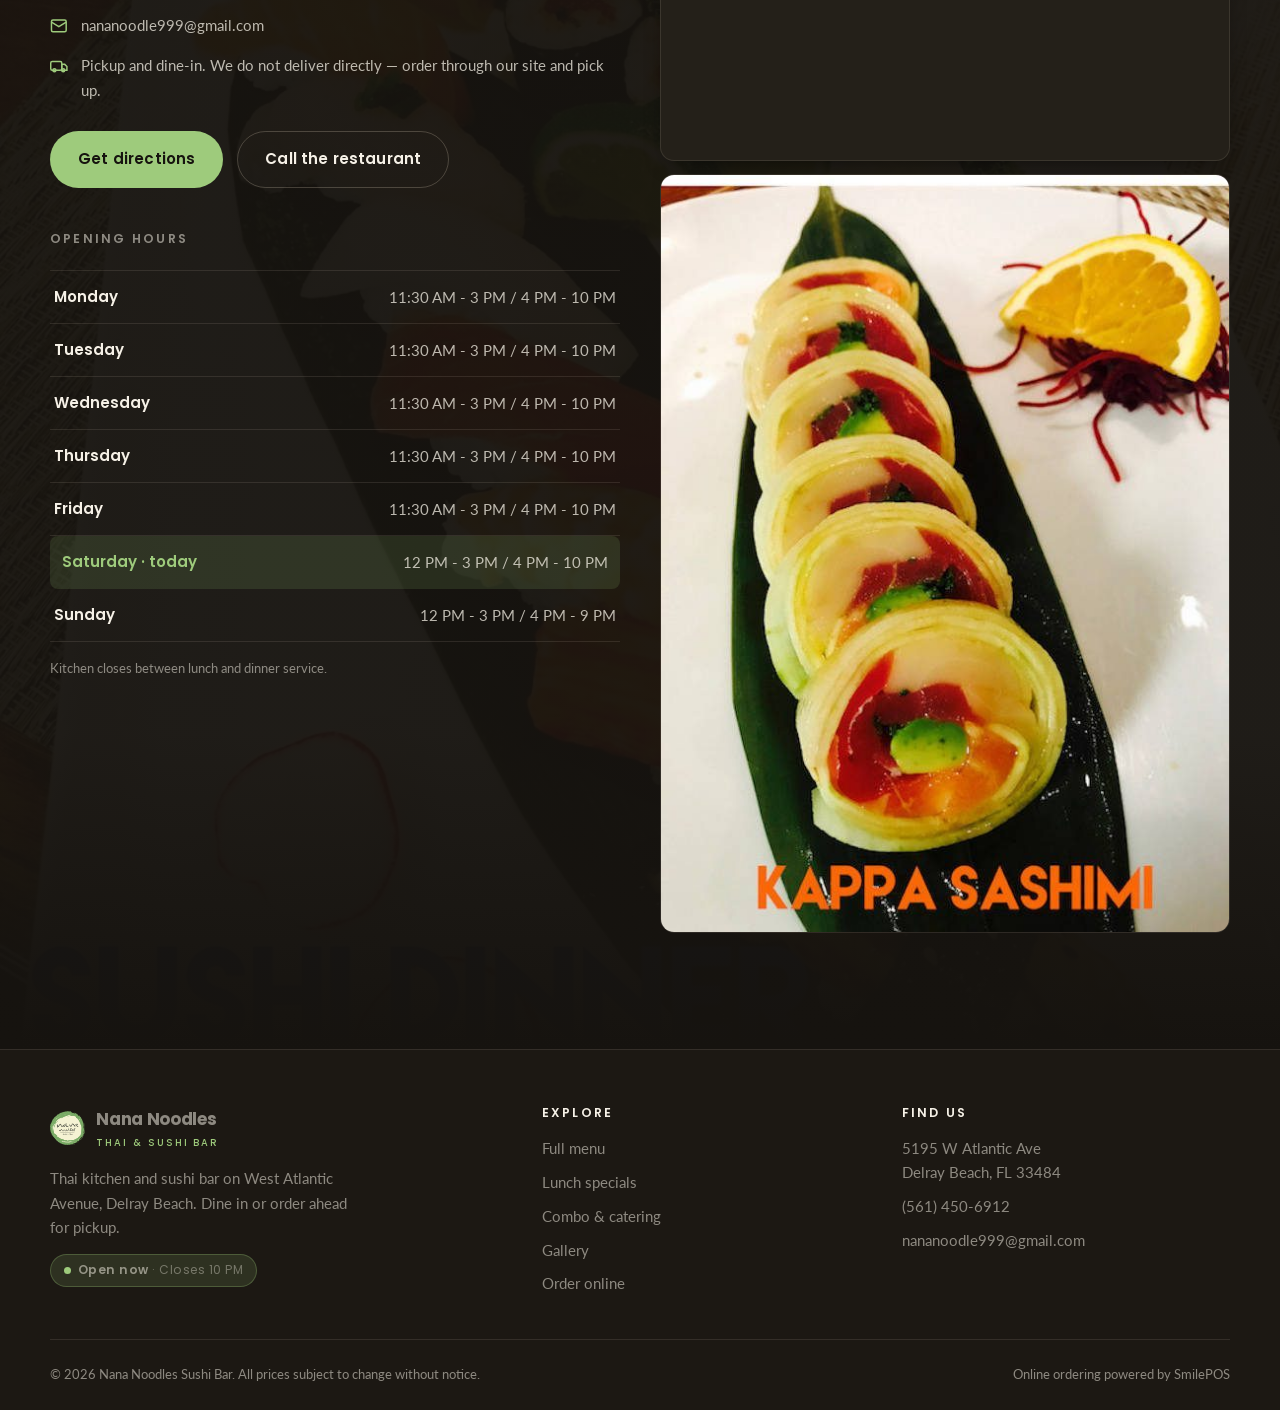
==== commit 49f65bfe: "Dish dialog with full options, warm ink palette, more photography Tap any dish and a dialog opens wi" ====
--- a/index.html
+++ b/index.html
@@ -17,7 +17,7 @@
 <link rel="preconnect" href="https://fonts.googleapis.com">
 <link rel="preconnect" href="https://fonts.gstatic.com" crossorigin>
 <link href="https://fonts.googleapis.com/css2?family=Lato:wght@300;400;700&family=Poppins:wght@400;500;600;700&display=swap" rel="stylesheet">
-<link rel="stylesheet" href="assets/css/style.css?v=6">
+<link rel="stylesheet" href="assets/css/style.css?v=9">
 
 <script type="application/ld+json">
 {
@@ -118,7 +118,10 @@
 </section>
 
 <!-- ============================================================= story -->
-<section class="section has-glow" id="story">
+<section class="section has-glow bgshot bgshot--soft" id="story">
+  <div class="bgshot__img" aria-hidden="true">
+    <picture><source srcset="assets/img/food/thai-basil-lg.webp" type="image/webp"><img src="assets/img/food/thai-basil-lg.jpg" alt="" loading="lazy"></picture>
+  </div>
   <div class="glow" style="width:640px;height:640px;top:-8%;left:-14%" aria-hidden="true"></div>
   <div class="wrap">
     <div class="center rv" style="margin-bottom:3rem">
@@ -168,34 +171,54 @@
 
     <div class="rail">
       <a class="dish iv" href="menu.html#cat-nana-entrees">
-        <picture><source srcset="assets/img/food/lobster-pad-thai-lg.webp" type="image/webp"><img src="assets/img/food/lobster-pad-thai-lg.jpg" alt="Lobster Pad Thai" loading="lazy"></picture>
+        <picture><source srcset="assets/img/food/lobster-pad-thai-md.webp" type="image/webp"><img src="assets/img/food/lobster-pad-thai-md.jpg" alt="Lobster Pad Thai" loading="lazy"></picture>
         <div class="dish__b"><div class="dish__t"><h3>Lobster Pad Thai</h3><span class="dish__p">$32.95</span></div>
         <p>Two steamed lobster tails, eggs, bean sprouts, scallions and ground peanuts.</p></div>
       </a>
       <a class="dish iv" href="menu.html#cat-nana-noodles-fried-rice">
-        <picture><source srcset="assets/img/food/nana-pad-thai-lg.webp" type="image/webp"><img src="assets/img/food/nana-pad-thai-lg.jpg" alt="Nana Pad Thai" loading="lazy"></picture>
+        <picture><source srcset="assets/img/food/nana-pad-thai-md.webp" type="image/webp"><img src="assets/img/food/nana-pad-thai-md.jpg" alt="Nana Pad Thai" loading="lazy"></picture>
         <div class="dish__b"><div class="dish__t"><h3>Nana Pad Thai</h3><span class="dish__p">$18.95</span></div>
         <p>Chicken and shrimp together in the house pad thai, wok-tossed with egg and peanuts.</p></div>
       </a>
       <a class="dish iv" href="menu.html#cat-curries">
-        <picture><source srcset="assets/img/food/massaman-curry-lg.webp" type="image/webp"><img src="assets/img/food/massaman-curry-lg.jpg" alt="Massaman Curry" loading="lazy"></picture>
+        <picture><source srcset="assets/img/food/massaman-curry-md.webp" type="image/webp"><img src="assets/img/food/massaman-curry-md.jpg" alt="Massaman Curry" loading="lazy"></picture>
         <div class="dish__b"><div class="dish__t"><h3>Massaman Curry</h3><span class="dish__p">$14.95</span></div>
         <p>Coconut milk, sweet potato, tomato, avocado, onion and peanuts.</p></div>
       </a>
       <a class="dish iv" href="menu.html#cat-japanese-appetizers">
-        <picture><source srcset="assets/img/food/tuna-tower-lg.webp" type="image/webp"><img src="assets/img/food/tuna-tower-lg.jpg" alt="Tuna Tower" loading="lazy"></picture>
+        <picture><source srcset="assets/img/food/tuna-tower-md.webp" type="image/webp"><img src="assets/img/food/tuna-tower-md.jpg" alt="Tuna Tower" loading="lazy"></picture>
         <div class="dish__b"><div class="dish__t"><h3>Tuna Tower</h3><span class="dish__p">$12.95</span></div>
         <p>Layered raw tuna, avocado and rice — the bar&rsquo;s showpiece starter.</p></div>
       </a>
       <a class="dish iv" href="menu.html#cat-nana-entrees">
-        <picture><source srcset="assets/img/food/crispy-grouper-lg.webp" type="image/webp"><img src="assets/img/food/crispy-grouper-lg.jpg" alt="Crispy Grouper" loading="lazy"></picture>
+        <picture><source srcset="assets/img/food/crispy-grouper-md.webp" type="image/webp"><img src="assets/img/food/crispy-grouper-md.jpg" alt="Crispy Grouper" loading="lazy"></picture>
         <div class="dish__b"><div class="dish__t"><h3>Crispy Grouper</h3><span class="dish__p">$22.95</span></div>
         <p>Whole fillet fried crisp, sautéed mixed vegetables, chili sauce.</p></div>
       </a>
       <a class="dish iv" href="menu.html#cat-nanan-special-rolls">
-        <picture><source srcset="assets/img/food/bangkok-roll-lg.webp" type="image/webp"><img src="assets/img/food/bangkok-roll-lg.jpg" alt="Bangkok Roll" loading="lazy"></picture>
+        <picture><source srcset="assets/img/food/bangkok-roll-md.webp" type="image/webp"><img src="assets/img/food/bangkok-roll-md.jpg" alt="Bangkok Roll" loading="lazy"></picture>
         <div class="dish__b"><div class="dish__t"><h3>Bangkok Roll</h3><span class="dish__p">$16.95</span></div>
         <p>One of 35 house special rolls built at the sushi bar.</p></div>
+      </a>
+      <a class="dish iv" href="menu.html#cat-nana-boats">
+        <picture><source srcset="assets/img/food/nana-boat-4-md.webp" type="image/webp"><img src="assets/img/food/nana-boat-4-md.jpg" alt="Nana Boat 4" loading="lazy"></picture>
+        <div class="dish__b"><div class="dish__t"><h3>Nana Boat</h3><span class="dish__p">$92.95</span></div>
+        <p>The full sushi boat &mdash; rolls, nigiri and sashimi built for a table.</p></div>
+      </a>
+      <a class="dish iv" href="menu.html#cat-japanese-appetizers">
+        <picture><source srcset="assets/img/food/tuna-tataki-md.webp" type="image/webp"><img src="assets/img/food/tuna-tataki-md.jpg" alt="Tuna Tataki" loading="lazy"></picture>
+        <div class="dish__b"><div class="dish__t"><h3>Tuna Tataki</h3><span class="dish__p">$12.95</span></div>
+        <p>Seared rare, sliced thin, finished with ponzu at the bar.</p></div>
+      </a>
+      <a class="dish iv" href="menu.html#cat-stir-fried">
+        <picture><source srcset="assets/img/food/thai-basil-md.webp" type="image/webp"><img src="assets/img/food/thai-basil-md.jpg" alt="Thai Basil" loading="lazy"></picture>
+        <div class="dish__b"><div class="dish__t"><h3>Thai Basil</h3><span class="dish__p">$13.95</span></div>
+        <p>Basil sauce, bell peppers, green beans and snow peas &mdash; heat to your level.</p></div>
+      </a>
+      <a class="dish iv" href="menu.html#cat-nanan-special-rolls">
+        <picture><source srcset="assets/img/food/lobster-bomb-roll-md.webp" type="image/webp"><img src="assets/img/food/lobster-bomb-roll-md.jpg" alt="Lobster Bomb Roll" loading="lazy"></picture>
+        <div class="dish__b"><div class="dish__t"><h3>Lobster Bomb Roll</h3><span class="dish__p">$24.95</span></div>
+        <p>One of thirty-five house rolls the sushi bar builds to order.</p></div>
       </a>
     </div>
   </div>
@@ -223,7 +246,10 @@
 </section>
 
 <!-- =========================================================== gallery -->
-<section class="section" id="gallery">
+<section class="section bgshot bgshot--soft" id="gallery">
+  <div class="bgshot__img" aria-hidden="true">
+    <picture><source srcset="assets/img/food/nana-boat-4-lg.webp" type="image/webp"><img src="assets/img/food/nana-boat-4-lg.jpg" alt="" loading="lazy"></picture>
+  </div>
   <div class="wrap">
     <div class="center rv" style="margin-bottom:2.5rem">
       <p class="eyebrow">Gallery</p>
@@ -244,20 +270,23 @@
       <button type="button" data-full="assets/img/gallery/img-11.jpg"><picture><source srcset="assets/img/gallery/img-11-thumb.webp" type="image/webp"><img src="assets/img/gallery/img-11-thumb.jpg" alt="Fresh salad" loading="lazy"></picture></button>
       <button type="button" data-full="assets/img/gallery/img-12.jpg"><picture><source srcset="assets/img/gallery/img-12-thumb.webp" type="image/webp"><img src="assets/img/gallery/img-12-thumb.jpg" alt="Dining room at Nana Noodles Sushi Bar" loading="lazy"></picture></button>
 
-      <button type="button" data-full="assets/img/food/nana-boat-4-lg.jpg"><picture><source srcset="assets/img/food/nana-boat-4-lg.webp" type="image/webp"><img src="assets/img/food/nana-boat-4-lg.jpg" alt="Nana Boat sushi platter" loading="lazy"></picture></button>
-      <button type="button" data-full="assets/img/food/sushi-dinner-lg.jpg"><picture><source srcset="assets/img/food/sushi-dinner-lg.webp" type="image/webp"><img src="assets/img/food/sushi-dinner-lg.jpg" alt="Sushi dinner selection" loading="lazy"></picture></button>
-      <button type="button" data-full="assets/img/food/lobster-bomb-roll-lg.jpg"><picture><source srcset="assets/img/food/lobster-bomb-roll-lg.webp" type="image/webp"><img src="assets/img/food/lobster-bomb-roll-lg.jpg" alt="Lobster Bomb roll" loading="lazy"></picture></button>
-      <button type="button" data-full="assets/img/food/thai-basil-lg.jpg"><picture><source srcset="assets/img/food/thai-basil-lg.webp" type="image/webp"><img src="assets/img/food/thai-basil-lg.jpg" alt="Thai basil stir-fry" loading="lazy"></picture></button>
-      <button type="button" data-full="assets/img/food/sashimi-dinner-lg.jpg"><picture><source srcset="assets/img/food/sashimi-dinner-lg.webp" type="image/webp"><img src="assets/img/food/sashimi-dinner-lg.jpg" alt="Sashimi dinner" loading="lazy"></picture></button>
-      <button type="button" data-full="assets/img/food/red-curry-lg.jpg"><picture><source srcset="assets/img/food/red-curry-lg.webp" type="image/webp"><img src="assets/img/food/red-curry-lg.jpg" alt="Red curry with jasmine rice" loading="lazy"></picture></button>
-      <button type="button" data-full="assets/img/food/tuna-tataki-lg.jpg"><picture><source srcset="assets/img/food/tuna-tataki-lg.webp" type="image/webp"><img src="assets/img/food/tuna-tataki-lg.jpg" alt="Tuna tataki" loading="lazy"></picture></button>
-      <button type="button" data-full="assets/img/food/dream-roll-lg.jpg"><picture><source srcset="assets/img/food/dream-roll-lg.webp" type="image/webp"><img src="assets/img/food/dream-roll-lg.jpg" alt="Dream roll" loading="lazy"></picture></button>
+      <button type="button" data-full="assets/img/food/nana-boat-4-lg.jpg"><picture><source srcset="assets/img/food/nana-boat-4-md.webp" type="image/webp"><img src="assets/img/food/nana-boat-4-md.jpg" alt="Nana Boat sushi platter" loading="lazy"></picture></button>
+      <button type="button" data-full="assets/img/food/sushi-dinner-lg.jpg"><picture><source srcset="assets/img/food/sushi-dinner-md.webp" type="image/webp"><img src="assets/img/food/sushi-dinner-md.jpg" alt="Sushi dinner selection" loading="lazy"></picture></button>
+      <button type="button" data-full="assets/img/food/lobster-bomb-roll-lg.jpg"><picture><source srcset="assets/img/food/lobster-bomb-roll-md.webp" type="image/webp"><img src="assets/img/food/lobster-bomb-roll-md.jpg" alt="Lobster Bomb roll" loading="lazy"></picture></button>
+      <button type="button" data-full="assets/img/food/thai-basil-lg.jpg"><picture><source srcset="assets/img/food/thai-basil-md.webp" type="image/webp"><img src="assets/img/food/thai-basil-md.jpg" alt="Thai basil stir-fry" loading="lazy"></picture></button>
+      <button type="button" data-full="assets/img/food/sashimi-dinner-lg.jpg"><picture><source srcset="assets/img/food/sashimi-dinner-md.webp" type="image/webp"><img src="assets/img/food/sashimi-dinner-md.jpg" alt="Sashimi dinner" loading="lazy"></picture></button>
+      <button type="button" data-full="assets/img/food/red-curry-lg.jpg"><picture><source srcset="assets/img/food/red-curry-md.webp" type="image/webp"><img src="assets/img/food/red-curry-md.jpg" alt="Red curry with jasmine rice" loading="lazy"></picture></button>
+      <button type="button" data-full="assets/img/food/tuna-tataki-lg.jpg"><picture><source srcset="assets/img/food/tuna-tataki-md.webp" type="image/webp"><img src="assets/img/food/tuna-tataki-md.jpg" alt="Tuna tataki" loading="lazy"></picture></button>
+      <button type="button" data-full="assets/img/food/dream-roll-lg.jpg"><picture><source srcset="assets/img/food/dream-roll-md.webp" type="image/webp"><img src="assets/img/food/dream-roll-md.jpg" alt="Dream roll" loading="lazy"></picture></button>
     </div>
   </div>
 </section>
 
 <!-- ============================================================= visit -->
-<section class="section" id="visit" style="background:var(--bg-2);border-top:1px solid var(--line)">
+<section class="section bgshot bgshot--soft" id="visit" style="border-top:1px solid var(--line)">
+  <div class="bgshot__img" aria-hidden="true">
+    <picture><source srcset="assets/img/food/sushi-dinner-lg.webp" type="image/webp"><img src="assets/img/food/sushi-dinner-lg.jpg" alt="" loading="lazy"></picture>
+  </div>
   <div class="wrap visit">
     <div class="rv rv--left">
       <p class="eyebrow">Visit us</p>
@@ -368,6 +397,6 @@
   <span class="lb__count"></span>
 </div>
 
-<script src="assets/js/site.js?v=6"></script>
+<script src="assets/js/site.js?v=9"></script>
 </body>
 </html>
--- a/assets/css/style.css
+++ b/assets/css/style.css
@@ -4,30 +4,36 @@
    and paired with a warm gold for contrast.
    ========================================================================== */
 
+/* ---------------------------------------------------------------------------
+   Palette — warm ink, not flat black.
+   Every dark surface carries a little red and yellow in it, so the page reads
+   like lacquer and roasted wood rather than a switched-off screen.
+   --------------------------------------------------------------------------- */
 :root{
-  --bg:            #0c0d0b;
-  --bg-2:          #131512;
-  --bg-3:          #1b1e1a;
-  --surface:       #171a16;
-  --line:          rgba(255,255,255,.10);
-  --line-strong:   rgba(255,255,255,.20);
-
-  --ink:           #f4f5f2;
-  --ink-2:         rgba(244,245,242,.72);
-  --ink-3:         rgba(244,245,242,.50);
-
-  --green:         #8dc072;
+  --bg:            #16130f;   /* warm espresso, the page ground        */
+  --bg-2:          #1c1813;   /* recessed bands                         */
+  --bg-3:          #242019;   /* raised panels                          */
+  --surface:       #201c16;   /* cards                                  */
+  --line:          rgba(240,228,206,.11);
+  --line-strong:   rgba(240,228,206,.22);
+
+  --ink:           #f6f1e7;   /* warm paper white                       */
+  --ink-2:         rgba(246,241,231,.74);
+  --ink-3:         rgba(246,241,231,.52);
+
+  --green:         #9ecb7c;   /* the original accent, lifted            */
   --green-deep:    #5f8c4a;
-  --green-dim:     rgba(141,192,114,.14);
-  --gold:          #e4b363;
-  --chili:         #d1503c;
+  --green-dim:     rgba(158,203,124,.14);
+  --gold:          #e8b968;
+  --gold-dim:      rgba(232,185,104,.13);
+  --chili:         #dd5f43;
 
   --radius:        14px;
   --radius-sm:     10px;
   --radius-lg:     22px;
 
-  --shadow:        0 18px 50px -18px rgba(0,0,0,.85);
-  --shadow-sm:     0 8px 24px -12px rgba(0,0,0,.7);
+  --shadow:        0 22px 60px -20px rgba(0,0,0,.9);
+  --shadow-sm:     0 8px 24px -12px rgba(0,0,0,.75);
 
   --head: "Poppins", "Segoe UI", system-ui, sans-serif;
   --body: "Lato", "Segoe UI", system-ui, sans-serif;
@@ -52,7 +58,7 @@
 h3{ font-size:1.2rem; }
 p{ margin:0 0 1em; }
 :focus-visible{ outline:2.5px solid var(--green); outline-offset:3px; border-radius:4px; }
-::selection{ background:var(--green); color:#0c0d0b; }
+::selection{ background:var(--green); color:var(--bg); }
 
 .wrap{ width:min(100% - 2.5rem, var(--wrap)); margin-inline:auto; }
 .section{ padding:clamp(4rem,9vw,7.5rem) 0; }
@@ -72,7 +78,7 @@
 .center .lede{ margin-inline:auto; }
 
 .btn{
-  --btn-bg:var(--green); --btn-ink:#0c0d0b;
+  --btn-bg:var(--green); --btn-ink:var(--bg);
   display:inline-flex; align-items:center; justify-content:center; gap:.6rem;
   padding:.92rem 1.7rem; border-radius:999px; border:1.5px solid transparent;
   background:var(--btn-bg); color:var(--btn-ink);
@@ -80,7 +86,7 @@
   cursor:pointer; white-space:nowrap;
   transition:transform .18s ease, box-shadow .18s ease, background .18s ease, border-color .18s ease;
 }
-.btn:hover{ transform:translateY(-2px); box-shadow:0 12px 26px -12px rgba(141,192,114,.75); }
+.btn:hover{ transform:translateY(-2px); box-shadow:0 12px 26px -12px rgba(158,203,124,.75); }
 .btn:active{ transform:translateY(0); }
 .btn--ghost{ --btn-bg:transparent; --btn-ink:var(--ink); border-color:var(--line-strong); }
 .btn--ghost:hover{ border-color:var(--green); color:var(--green); box-shadow:none; }
@@ -90,14 +96,14 @@
 .pill{
   display:inline-flex; align-items:center; gap:.45rem;
   padding:.34rem .8rem; border-radius:999px;
-  background:var(--green-dim); border:1px solid rgba(141,192,114,.28);
+  background:var(--green-dim); border:1px solid rgba(158,203,124,.28);
   font-family:var(--head); font-size:.76rem; font-weight:600; letter-spacing:.04em;
 }
 .dot{ width:7px; height:7px; border-radius:50%; background:var(--green); flex:none;
-      box-shadow:0 0 0 0 rgba(141,192,114,.6); animation:pulse 2.4s infinite; }
-.pill.is-closed{ background:rgba(209,80,60,.12); border-color:rgba(209,80,60,.3); color:#f0a99c; }
+      box-shadow:0 0 0 0 rgba(158,203,124,.6); animation:pulse 2.4s infinite; }
+.pill.is-closed{ background:rgba(221,95,67,.12); border-color:rgba(221,95,67,.3); color:#f0a99c; }
 .pill.is-closed .dot{ background:var(--chili); animation:none; }
-@keyframes pulse{ 70%{ box-shadow:0 0 0 9px rgba(141,192,114,0);} 100%{ box-shadow:0 0 0 0 rgba(141,192,114,0);} }
+@keyframes pulse{ 70%{ box-shadow:0 0 0 9px rgba(158,203,124,0);} 100%{ box-shadow:0 0 0 0 rgba(158,203,124,0);} }
 
 /* ---------- header ---------- */
 .nav{
@@ -106,7 +112,7 @@
   transition:background .3s ease, border-color .3s ease, backdrop-filter .3s ease;
   border-bottom:1px solid transparent;
 }
-.nav.is-stuck{ background:rgba(12,13,11,.9); backdrop-filter:blur(14px) saturate(1.3); border-bottom-color:var(--line); }
+.nav.is-stuck{ background:rgba(22,19,15,.9); backdrop-filter:blur(14px) saturate(1.3); border-bottom-color:var(--line); }
 .nav__in{ display:flex; align-items:center; gap:1.5rem; width:min(100% - 2.5rem,var(--wrap)); margin-inline:auto; }
 .brand{ display:flex; align-items:center; gap:.7rem; font-family:var(--head); font-weight:700; letter-spacing:-.02em; font-size:1.06rem; }
 .brand img{ height:34px; width:auto; }
@@ -132,14 +138,14 @@
   .burger{ display:block; }
   .nav__links{
     position:fixed; inset:var(--nav-h) 0 auto; flex-direction:column; gap:0; margin:0;
-    background:rgba(12,13,11,.97); backdrop-filter:blur(16px); padding:1rem 1.25rem 1.5rem;
+    background:rgba(22,19,15,.97); backdrop-filter:blur(16px); padding:1rem 1.25rem 1.5rem;
     border-bottom:1px solid var(--line);
     transform:translateY(-12px); opacity:0; pointer-events:none; transition:.24s ease;
   }
   .nav.is-open .nav__links{ transform:none; opacity:1; pointer-events:auto; }
   .nav__links a{ padding:.85rem .6rem; font-size:1rem; border-radius:var(--radius-sm); }
   .nav__cta{ display:none; }   /* nothing left in it once the phone moves to the action bar */
-  .nav.is-stuck,.nav.is-open{ background:rgba(12,13,11,.94); backdrop-filter:blur(14px); border-bottom-color:var(--line); }
+  .nav.is-stuck,.nav.is-open{ background:rgba(22,19,15,.94); backdrop-filter:blur(14px); border-bottom-color:var(--line); }
 }
 
 /* ---------- hero ---------- */
@@ -152,8 +158,8 @@
 .hero__bg::after{
   content:""; position:absolute; inset:0;
   background:
-    linear-gradient(180deg, rgba(12,13,11,.86) 0%, rgba(12,13,11,.5) 32%, rgba(12,13,11,.78) 78%, var(--bg) 100%),
-    radial-gradient(90% 70% at 20% 45%, rgba(12,13,11,.55), transparent 70%);
+    linear-gradient(180deg, rgba(22,19,15,.86) 0%, rgba(22,19,15,.5) 32%, rgba(22,19,15,.78) 78%, var(--bg) 100%),
+    radial-gradient(90% 70% at 20% 45%, rgba(22,19,15,.55), transparent 70%);
 }
 .hero__in{ position:relative; z-index:2; padding:calc(var(--nav-h) + 4rem) 0 5rem; }
 .hero h1{ margin-bottom:.35em; max-width:15ch; text-shadow:0 4px 40px rgba(0,0,0,.6); }
@@ -173,7 +179,7 @@
   background:var(--surface); border:1px solid var(--line); border-radius:var(--radius);
   padding:1.7rem 1.5rem; transition:border-color .2s, transform .2s, background .2s;
 }
-.card:hover{ border-color:rgba(141,192,114,.4); transform:translateY(-4px); background:var(--bg-3); }
+.card:hover{ border-color:rgba(158,203,124,.4); transform:translateY(-4px); background:var(--bg-3); }
 .card__ico{
   width:44px; height:44px; border-radius:12px; display:grid; place-items:center;
   background:var(--green-dim); color:var(--green); margin-bottom:1.1rem;
@@ -192,7 +198,7 @@
   background:var(--surface); border:1px solid var(--line); border-radius:var(--radius); overflow:hidden;
   transition:transform .2s, border-color .2s;
 }
-.dish:hover{ transform:translateY(-4px); border-color:rgba(141,192,114,.4); }
+.dish:hover{ transform:translateY(-4px); border-color:rgba(158,203,124,.4); }
 .dish img{ aspect-ratio:4/3; object-fit:cover; width:100%; }
 .dish__b{ padding:1rem 1.1rem 1.2rem; }
 .dish__t{ display:flex; justify-content:space-between; gap:.75rem; align-items:baseline; }
@@ -210,11 +216,11 @@
   margin:0 0 .85rem; border-radius:var(--radius-sm); overflow:hidden; position:relative; line-height:0;
 }
 .gal img{ width:100%; transition:transform .5s cubic-bezier(.2,.8,.3,1); }
-.gal button::after{ content:""; position:absolute; inset:0; background:rgba(12,13,11,.35); opacity:0; transition:.3s; }
+.gal button::after{ content:""; position:absolute; inset:0; background:rgba(22,19,15,.35); opacity:0; transition:.3s; }
 .gal button:hover img{ transform:scale(1.05); }
 .gal button:hover::after{ opacity:1; }
 
-.lb{ position:fixed; inset:0; z-index:120; background:rgba(8,9,7,.96); backdrop-filter:blur(6px);
+.lb{ position:fixed; inset:0; z-index:120; background:rgba(14,12,9,.96); backdrop-filter:blur(6px);
      display:none; place-items:center; padding:clamp(1rem,4vw,3rem); }
 .lb.is-open{ display:grid; }
 .lb img{ max-width:100%; max-height:86vh; border-radius:var(--radius-sm); box-shadow:var(--shadow); }
@@ -223,7 +229,7 @@
   color:var(--ink); width:46px; height:46px; border-radius:50%; cursor:pointer; display:grid; place-items:center;
   transition:.2s; font-size:1.3rem; line-height:1;
 }
-.lb__x:hover,.lb__nav:hover{ background:var(--green); color:#0c0d0b; border-color:var(--green); }
+.lb__x:hover,.lb__nav:hover{ background:var(--green); color:var(--bg); border-color:var(--green); }
 .lb__x{ top:1.25rem; right:1.25rem; }
 .lb__nav{ top:50%; transform:translateY(-50%); }
 .lb__nav--prev{ left:1.25rem; } .lb__nav--next{ right:1.25rem; }
@@ -249,7 +255,7 @@
 .band{ position:relative; overflow:hidden; border-block:1px solid var(--line); }
 .band__bg{ position:absolute; inset:0; }
 .band__bg img{ width:100%; height:100%; object-fit:cover; }
-.band__bg::after{ content:""; position:absolute; inset:0; background:linear-gradient(90deg,rgba(12,13,11,.94),rgba(12,13,11,.7)); }
+.band__bg::after{ content:""; position:absolute; inset:0; background:linear-gradient(90deg,rgba(22,19,15,.94),rgba(22,19,15,.7)); }
 .band__in{ position:relative; z-index:2; padding:clamp(3.5rem,7vw,6rem) 0; }
 
 /* ---------- footer ---------- */
@@ -264,7 +270,7 @@
 /* ---------- mobile action bar ---------- */
 .actionbar{
   position:fixed; inset:auto 0 0; z-index:70; display:none;
-  background:rgba(12,13,11,.94); backdrop-filter:blur(14px); border-top:1px solid var(--line);
+  background:rgba(22,19,15,.94); backdrop-filter:blur(14px); border-top:1px solid var(--line);
   padding:.6rem .75rem calc(.6rem + env(safe-area-inset-bottom));
   grid-template-columns:1fr 1fr 1.35fr; gap:.5rem;
 }
@@ -273,7 +279,7 @@
   border-radius:var(--radius-sm); font-family:var(--head); font-size:.72rem; font-weight:600; color:var(--ink-2);
 }
 .actionbar a svg{ width:19px; height:19px; }
-.actionbar a.is-primary{ background:var(--green); color:#0c0d0b; }
+.actionbar a.is-primary{ background:var(--green); color:var(--bg); }
 @media (max-width:760px){ .actionbar{ display:grid; } body{ padding-bottom:74px; } }
 
 /* ---------- reveal ---------- */
@@ -285,7 +291,7 @@
   html{ scroll-behavior:auto; }
 }
 .sr{ position:absolute; width:1px; height:1px; padding:0; margin:-1px; overflow:hidden; clip:rect(0 0 0 0); white-space:nowrap; border:0; }
-.skip{ position:absolute; top:-100px; left:1rem; z-index:200; background:var(--green); color:#0c0d0b;
+.skip{ position:absolute; top:-100px; left:1rem; z-index:200; background:var(--green); color:var(--bg);
        padding:.75rem 1.25rem; border-radius:0 0 10px 10px; font-family:var(--head); font-weight:600; }
 .skip:focus{ top:0; }
 
@@ -379,3 +385,57 @@
   .hero__bg img{ animation:none; height:100%; top:0; }
   .gal button{ transform:none; }
 }
+
+/* ==========================================================================
+   Surface — what stops a dark page from reading as cheap is texture and
+   variation, not hue. Grain, warm washes, and photography behind sections.
+   ========================================================================== */
+
+/* ---------- film grain over the whole page ---------- */
+body::after{
+  content:""; position:fixed; inset:0; z-index:200; pointer-events:none;
+  opacity:.045; mix-blend-mode:overlay;
+  background-image:url("data:image/svg+xml,%3Csvg xmlns='http://www.w3.org/2000/svg' width='140' height='140'%3E%3Cfilter id='n'%3E%3CfeTurbulence type='fractalNoise' baseFrequency='.85' numOctaves='3'/%3E%3C/filter%3E%3Crect width='140' height='140' filter='url(%23n)'/%3E%3C/svg%3E");
+}
+
+/* ---------- warm light washes so no two screens are the same flat tone ---------- */
+body{
+  background-color:var(--bg);
+  background-image:
+    radial-gradient(70% 42% at 82% 4%,  rgba(232,185,104,.055), transparent 62%),
+    radial-gradient(58% 38% at 4%  38%, rgba(158,203,124,.05),  transparent 66%),
+    radial-gradient(64% 40% at 92% 74%, rgba(221,95,67,.045),   transparent 64%);
+  background-attachment:fixed;
+}
+
+/* ---------- sections carry a photograph behind them ---------- */
+.bgshot{ position:relative; isolation:isolate; overflow:hidden; }
+.bgshot > .bgshot__img{
+  position:absolute; inset:-6% 0; z-index:-2;
+}
+.bgshot > .bgshot__img img{ width:100%; height:100%; object-fit:cover; }
+.bgshot::before{
+  content:""; position:absolute; inset:0; z-index:-1;
+  background:
+    linear-gradient(180deg, var(--bg) 0%, rgba(22,19,15,.9) 18%, rgba(22,19,15,.9) 82%, var(--bg) 100%);
+}
+.bgshot--soft::before{
+  background:
+    linear-gradient(180deg, var(--bg) 0%, rgba(22,19,15,.955) 22%, rgba(22,19,15,.955) 78%, var(--bg) 100%);
+}
+
+/* ---------- hairline rules that catch the warm light ---------- */
+.rule{
+  height:1px; border:0; margin:0;
+  background:linear-gradient(90deg, transparent, var(--line-strong) 22%, var(--line-strong) 78%, transparent);
+}
+
+/* ---------- lacquer edge on cards and panels ---------- */
+.card,.dish,.item,.map,.disclaimer{
+  box-shadow:inset 0 1px 0 rgba(246,241,231,.045), var(--shadow-sm);
+}
+
+/* ---------- section eyebrow gets a gold companion ---------- */
+.eyebrow::before,.center .eyebrow::after{
+  background:linear-gradient(90deg,var(--green),var(--gold));
+}
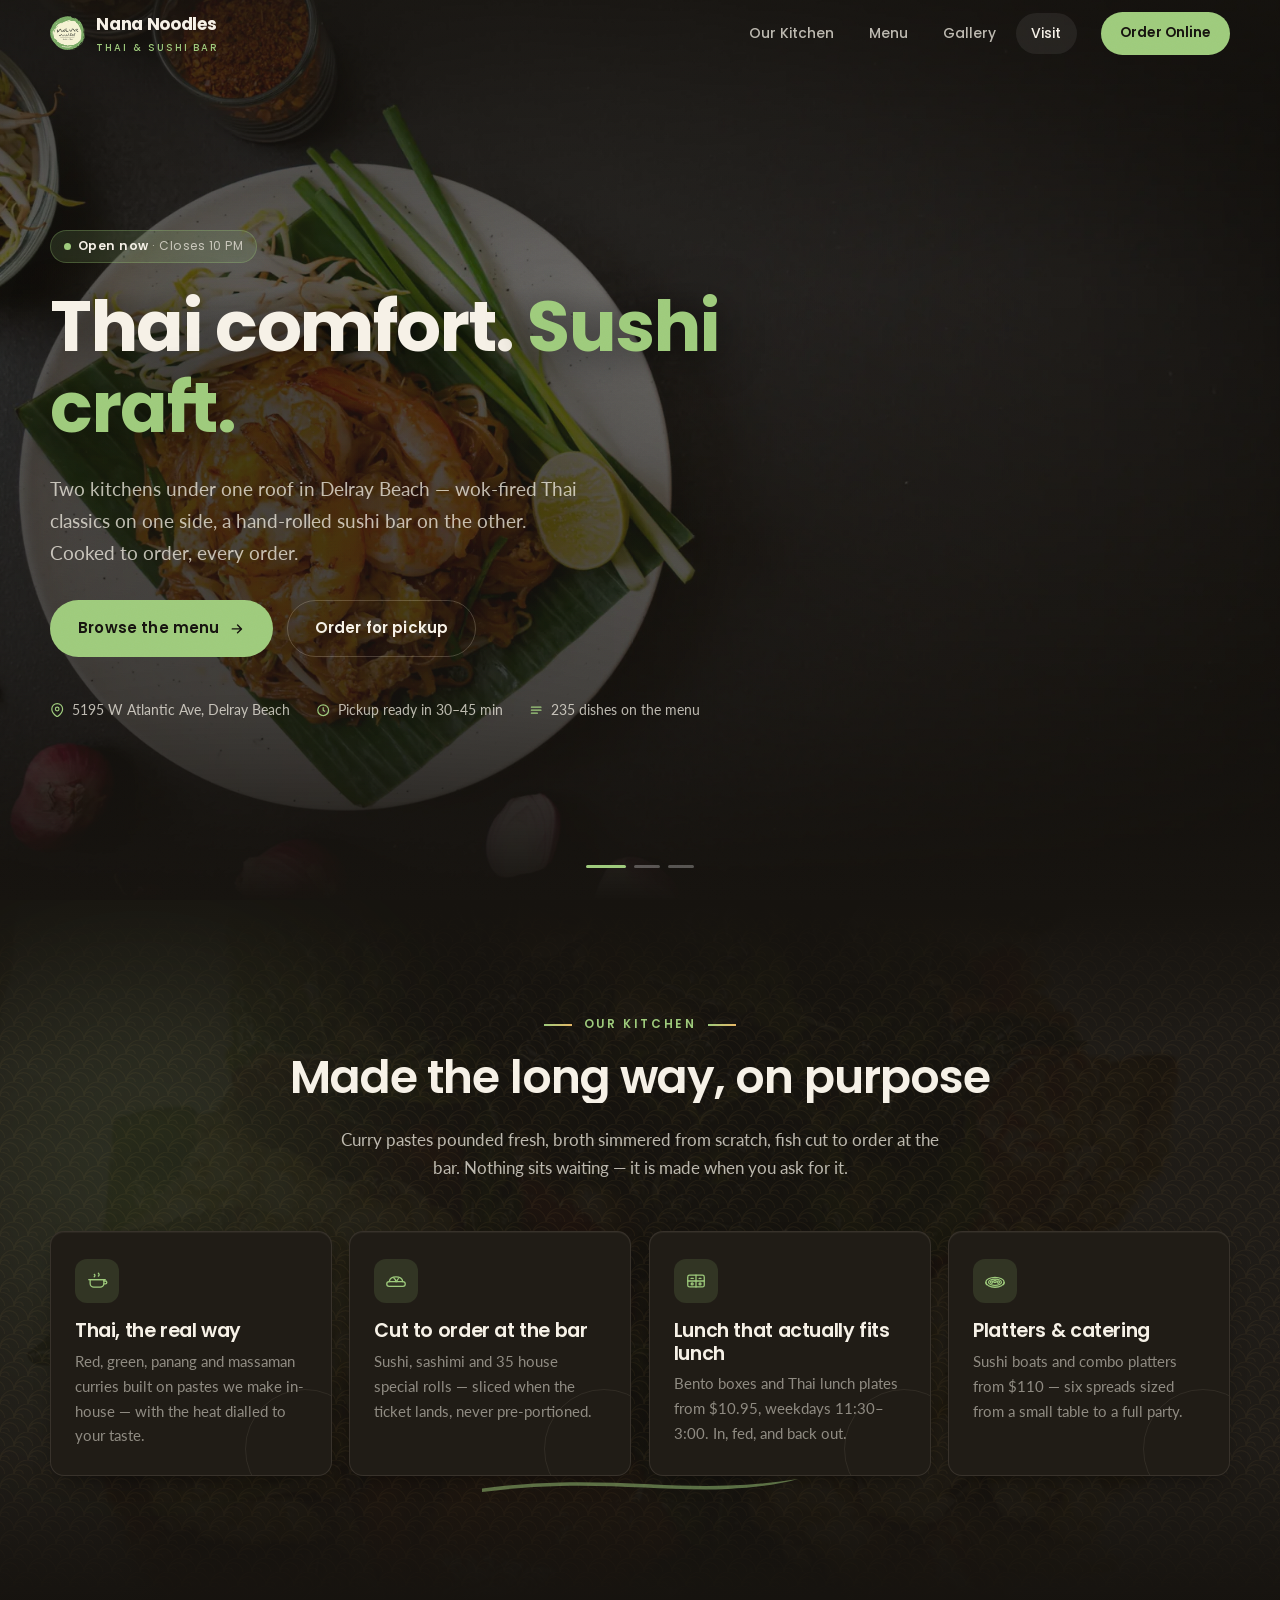
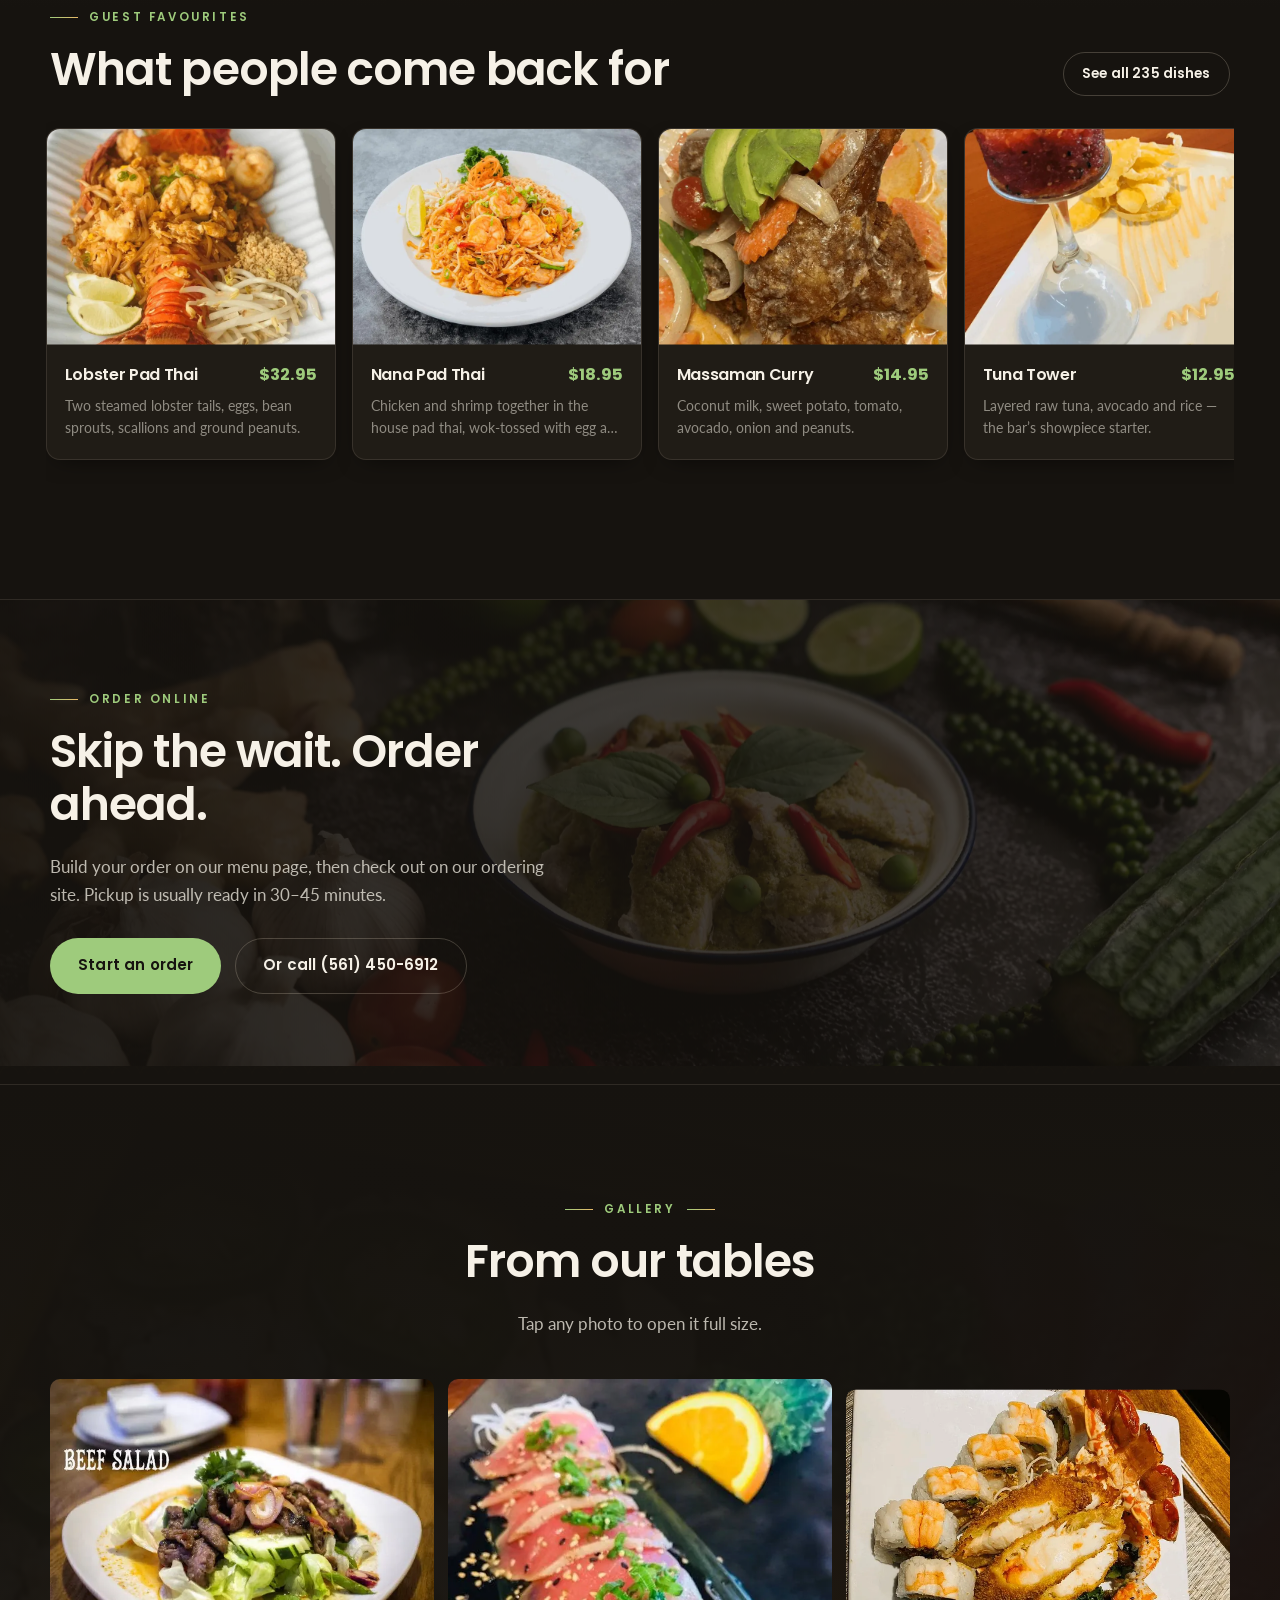
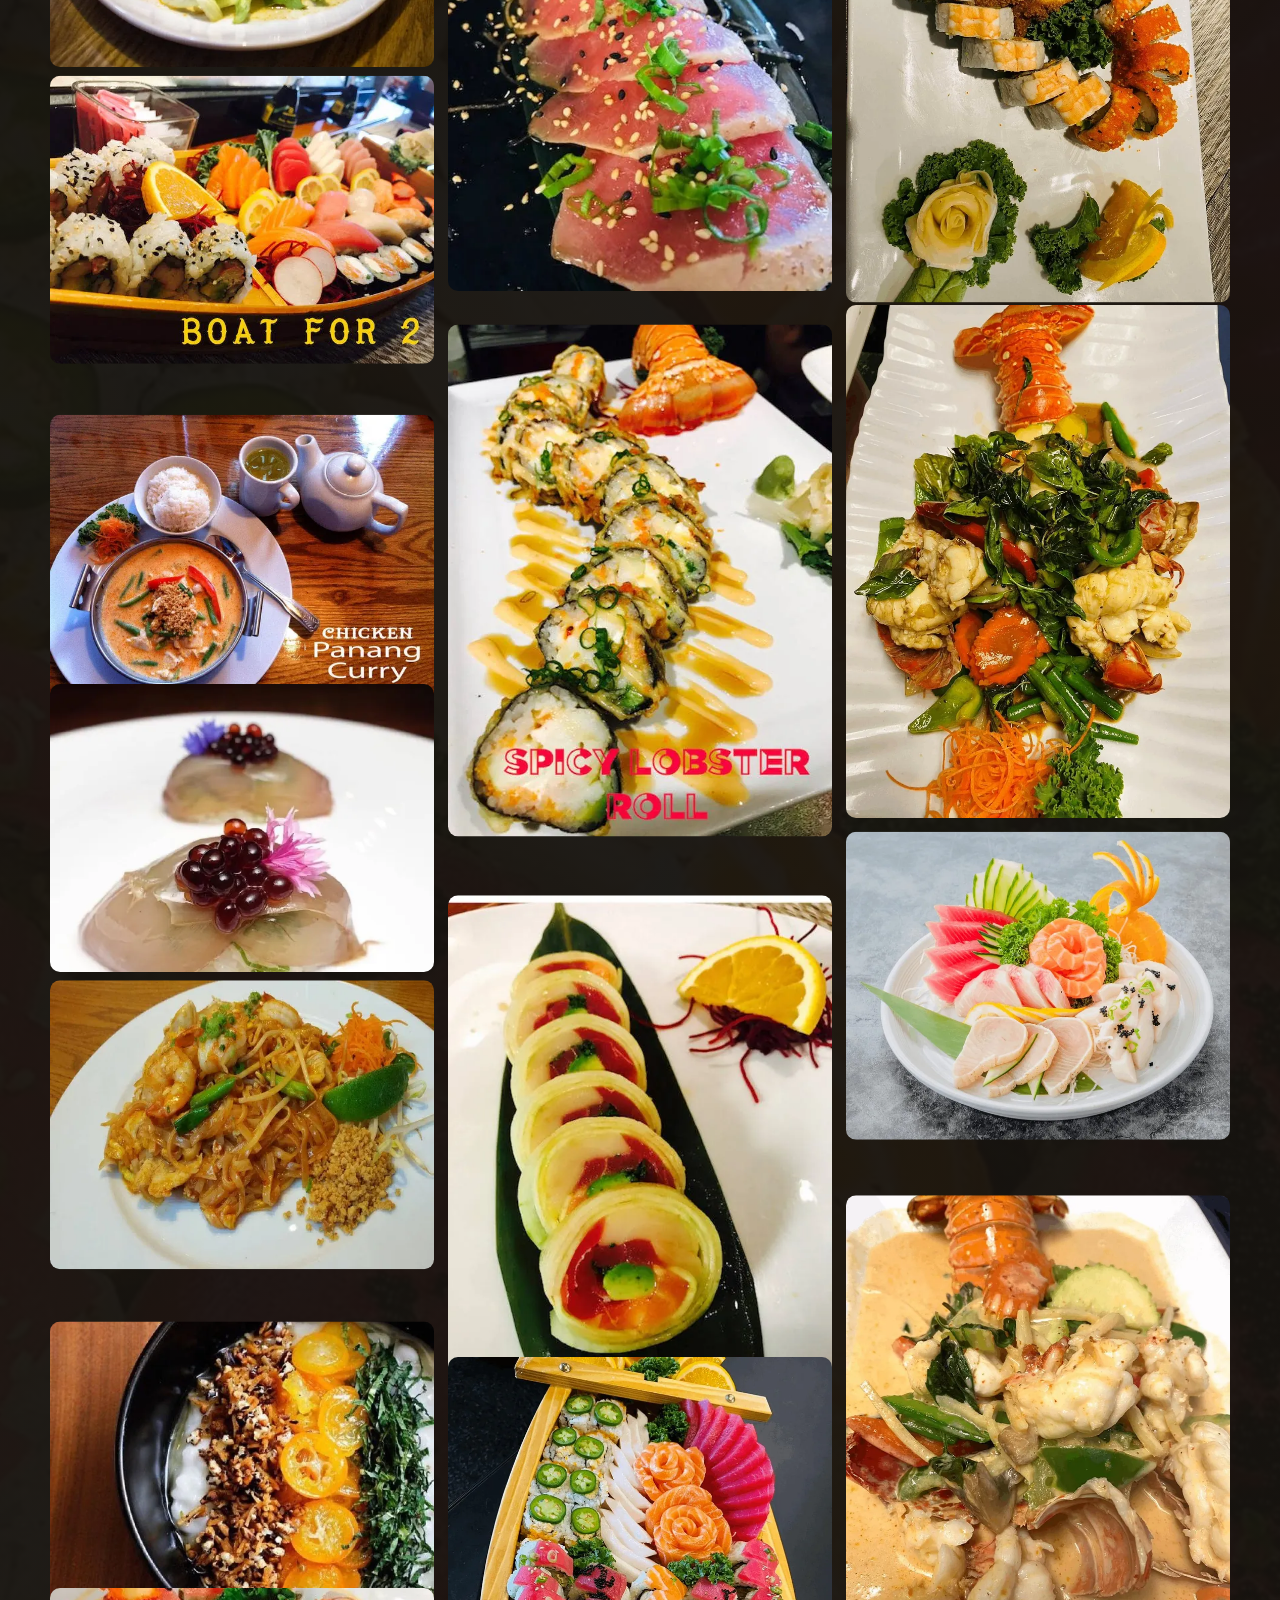
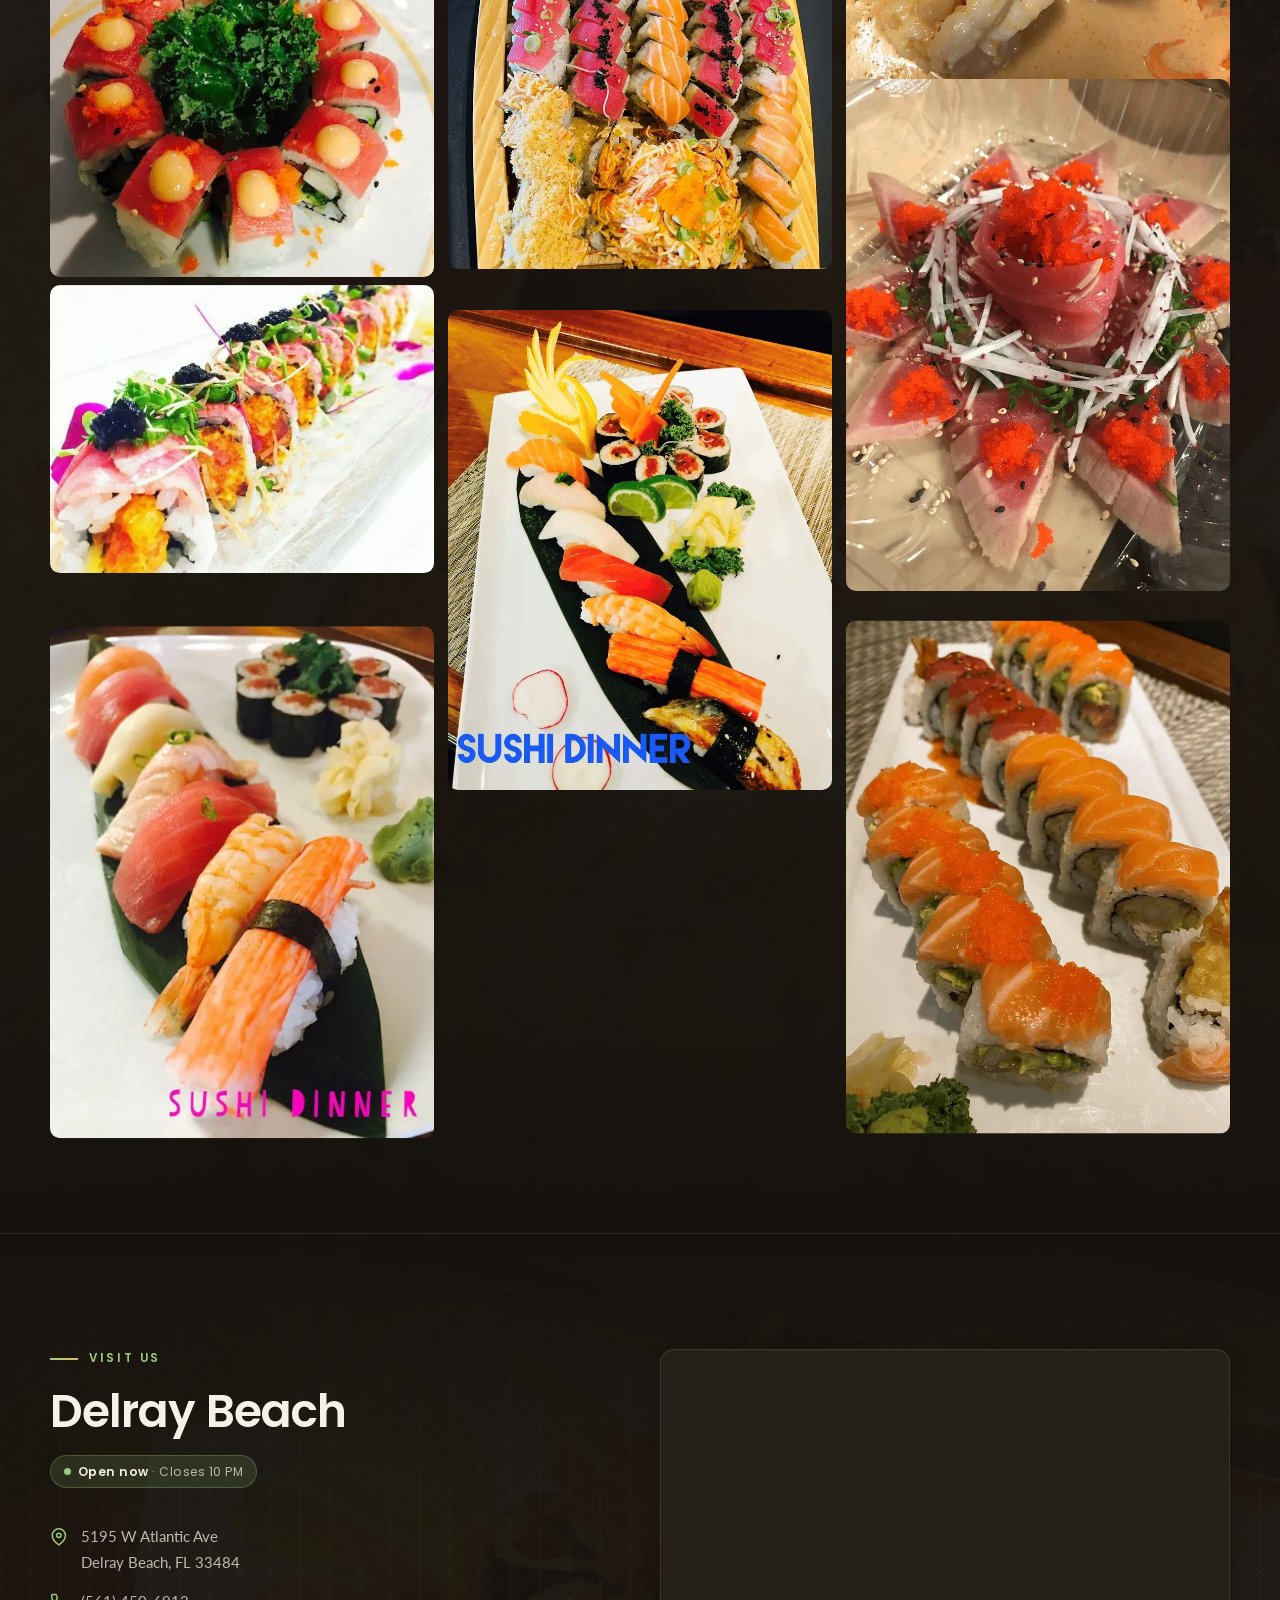
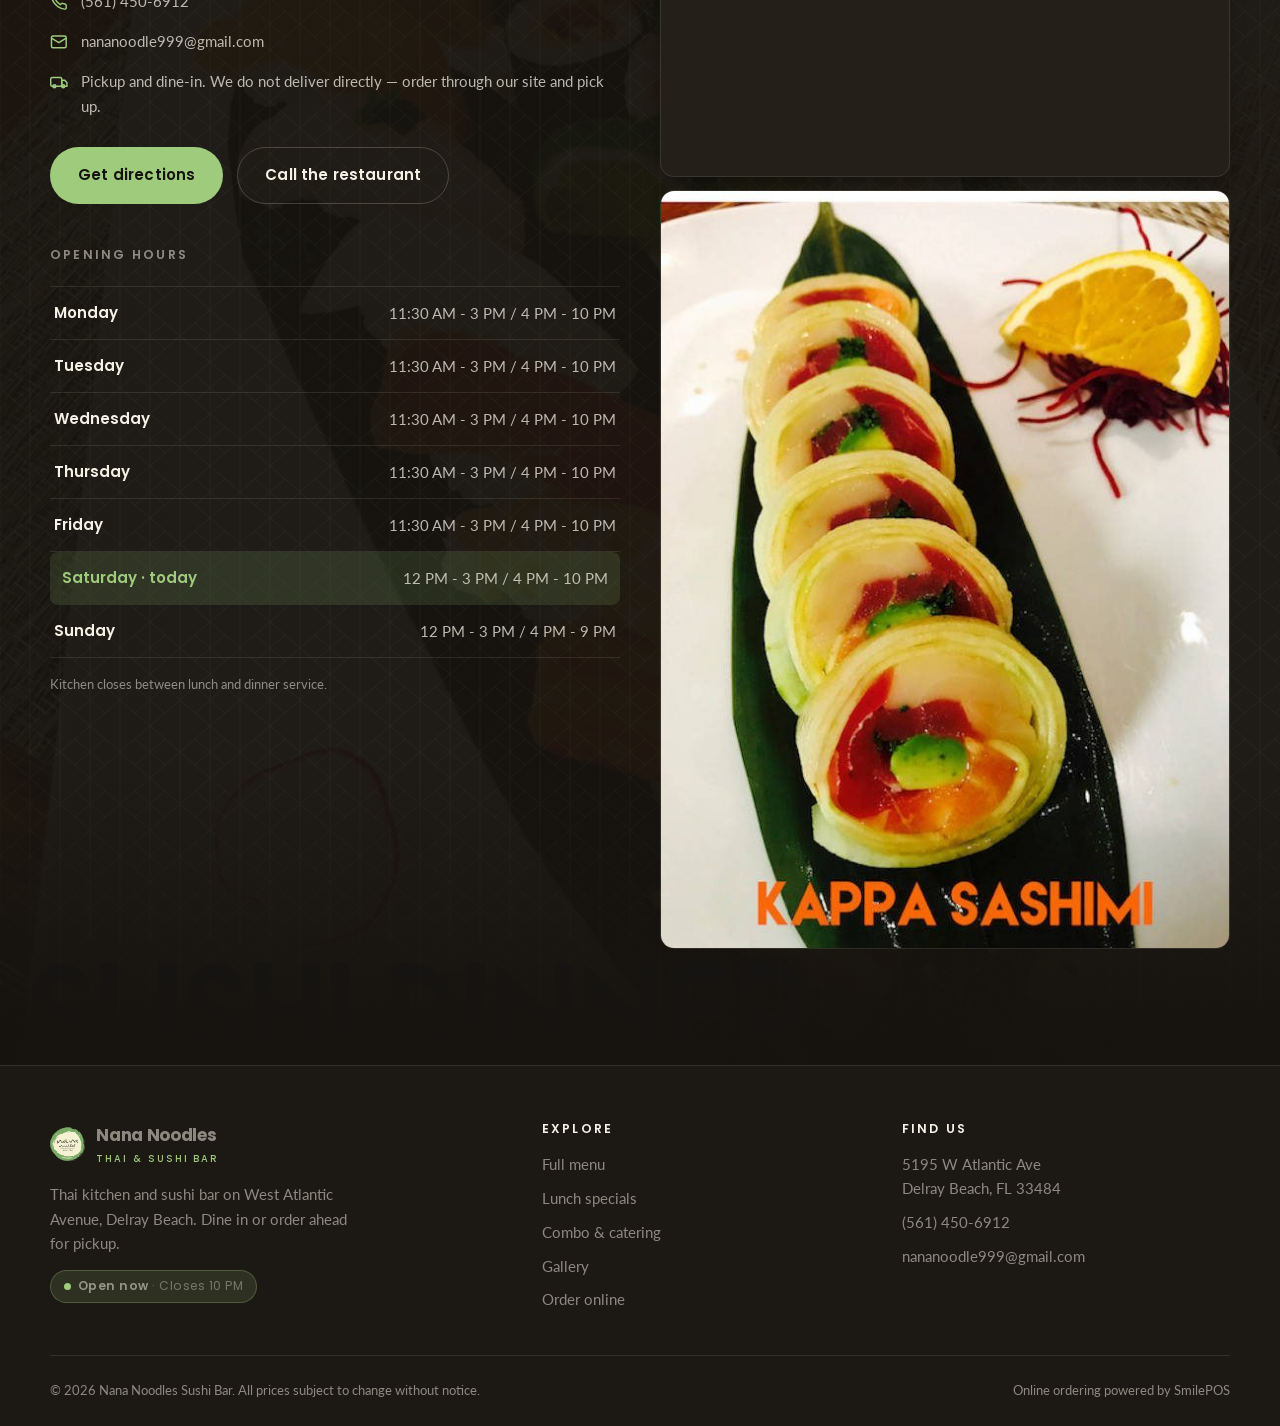
==== commit cb46a0b3: "Fill the 204 empty menu rows with drawn glyphs, not stock photos Two thirds of the menu has no photo" ====
--- a/index.html
+++ b/index.html
@@ -17,7 +17,7 @@
 <link rel="preconnect" href="https://fonts.googleapis.com">
 <link rel="preconnect" href="https://fonts.gstatic.com" crossorigin>
 <link href="https://fonts.googleapis.com/css2?family=Lato:wght@300;400;700&family=Poppins:wght@400;500;600;700&display=swap" rel="stylesheet">
-<link rel="stylesheet" href="assets/css/style.css?v=9">
+<link rel="stylesheet" href="assets/css/style.css?v=11">
 
 <script type="application/ld+json">
 {
@@ -44,6 +44,133 @@
 </script>
 </head>
 <body>
+<svg xmlns="http://www.w3.org/2000/svg" style="display:none" aria-hidden="true">
+<!-- ===========================================================================
+     Nana Noodles — original line glyphs, one per menu category.
+     Drawn on a 24x24 grid, stroke only, currentColor, so they inherit the
+     page palette and stay crisp at any size. Used wherever a dish has no
+     photograph, which is 204 of the 235 items.
+     =========================================================================== -->
+
+<symbol id="g-noodles" viewBox="0 0 24 24">
+  <path d="M3.5 10.5h17c0 4.7-3.8 8.5-8.5 8.5s-8.5-3.8-8.5-8.5Z"/>
+  <path d="M2 19.2h20"/>
+  <path d="M7 10.5c0-2.6.9-4.6 2-5.6M11 10.5c0-3.2.5-5.4 1.3-6.4M15.2 10.5c.2-2.4.9-4.1 1.9-5"/>
+  <path d="m16.6 4.4 4.4-1.6M17.4 6.3l4.4-1.6"/>
+</symbol>
+
+<symbol id="g-soup" viewBox="0 0 24 24">
+  <path d="M3.5 11h17c0 4.4-3.8 8-8.5 8s-8.5-3.6-8.5-8Z"/>
+  <path d="M1.8 19.4h20.4"/>
+  <path d="M8.6 7.4c1.1-1 1.1-2 0-3M12 6.6c1.2-1.1 1.2-2.2 0-3.3M15.4 7.4c1.1-1 1.1-2 0-3"/>
+</symbol>
+
+<symbol id="g-salad" viewBox="0 0 24 24">
+  <path d="M3 12.5h18c0 3.9-4 7-9 7s-9-3.1-9-7Z"/>
+  <path d="M12 12.5c-.6-3.4-3-5.2-6.4-5.4 0 3.1 2.2 5 5 5.4"/>
+  <path d="M12.6 12.5c.3-3.9 2.6-6.3 6.2-6.9.5 3.6-1.6 6.3-4.6 6.9"/>
+  <path d="M12 12.5c0-2.4.5-4.3 1.4-5.8"/>
+</symbol>
+
+<symbol id="g-curry" viewBox="0 0 24 24">
+  <path d="M4.5 10.5h15v4.2a4 4 0 0 1-4 4h-7a4 4 0 0 1-4-4Z"/>
+  <path d="M3 10.5h18"/>
+  <path d="M19.5 12h1.6a1.6 1.6 0 0 1 0 3.2h-1.6"/>
+  <path d="M9 7.4c1-.9 1-1.8 0-2.7M13.5 6.6c1.1-1 1.1-2 0-3"/>
+</symbol>
+
+<symbol id="g-wok" viewBox="0 0 24 24">
+  <path d="M2.5 10.8h15.2c0 4.1-3.4 7.4-7.6 7.4s-7.6-3.3-7.6-7.4Z"/>
+  <path d="M17.7 11.6h2.6a1.6 1.6 0 0 0 1.4-2.4"/>
+  <path d="M7.4 7.8c1.3-.9 1.5-2 .6-3.3.8.2 1.4.6 1.8 1.2"/>
+  <path d="M12.4 7.4c1.5-1.2 1.7-2.6.6-4.2 1.6.6 2.5 1.7 2.7 3.3"/>
+</symbol>
+
+<symbol id="g-grill" viewBox="0 0 24 24">
+  <path d="M12 3.2c2.6 2.4 3.9 4.5 3.9 6.4 0 1.5-.7 2.5-2 3 .3-1.6-.1-2.9-1.3-4-1.6 1.3-2.4 2.7-2.4 4.1 0 .8.2 1.5.6 2.1-1.7-.6-2.6-1.9-2.6-3.8 0-2.5 1.3-5.1 3.8-7.8Z"/>
+  <path d="M4 17h16M6.5 20h11"/>
+</symbol>
+
+<symbol id="g-rice" viewBox="0 0 24 24">
+  <path d="M4.5 12.5h15c0 3.7-3.4 6.7-7.5 6.7s-7.5-3-7.5-6.7Z"/>
+  <path d="M3 12.5h18"/>
+  <path d="M6.6 9.6c1.3-2.7 3.2-4.1 5.4-4.1s4.1 1.4 5.4 4.1"/>
+  <path d="M10 8.6h.01M12.4 7.2h.01M14.4 9h.01"/>
+</symbol>
+
+<symbol id="g-drink" viewBox="0 0 24 24">
+  <path d="M6.6 6h10.8l-1.2 12.2a1.6 1.6 0 0 1-1.6 1.4H9.4a1.6 1.6 0 0 1-1.6-1.4Z"/>
+  <path d="M7 11.2h10"/>
+  <path d="m14.6 6 2.6-3.4"/>
+</symbol>
+
+<symbol id="g-bento" viewBox="0 0 24 24">
+  <rect x="3" y="5.5" width="18" height="13" rx="2"/>
+  <path d="M12 5.5v13M3 12h18"/>
+  <path d="M6.6 9.2h2.4M15.4 9.2h2"/>
+  <circle cx="7.8" cy="15.2" r="1.1"/>
+  <circle cx="16.4" cy="15.2" r="1.1"/>
+</symbol>
+
+<symbol id="g-nigiri" viewBox="0 0 24 24">
+  <path d="M4.5 12.6h15a2.6 2.6 0 0 1 0 5.2h-15a2.6 2.6 0 0 1 0-5.2Z"/>
+  <path d="M4.6 12.6c.6-3 3.6-5 7.4-5s6.8 2 7.4 5"/>
+  <path d="M9.6 8.6c1.4 1.1 2.2 2.4 2.4 4M14.6 9.4c-1 .9-1.6 2-1.8 3.2"/>
+</symbol>
+
+<symbol id="g-sashimi" viewBox="0 0 24 24">
+  <path d="M3.4 15.6 8.6 7a2 2 0 0 1 3.4 0l5.2 8.6a2 2 0 0 1-1.7 3H5.1a2 2 0 0 1-1.7-3Z"/>
+  <path d="M7.4 15.4c1.2-2.2 2.3-3.6 3.4-4.2M11 15.4c1-1.8 1.9-3 2.7-3.6"/>
+  <path d="M4.6 18.6h14.8"/>
+</symbol>
+
+<symbol id="g-maki" viewBox="0 0 24 24">
+  <circle cx="12" cy="12" r="8.4"/>
+  <circle cx="12" cy="12" r="5.2"/>
+  <rect x="9.6" y="9.6" width="4.8" height="4.8" rx="1.2"/>
+</symbol>
+
+<symbol id="g-handroll" viewBox="0 0 24 24">
+  <path d="M6.8 4.4h10.4L13.4 19a1.5 1.5 0 0 1-2.8 0Z"/>
+  <path d="M6.8 4.4c1.6 1.3 3.4 2 5.2 2s3.6-.7 5.2-2"/>
+  <path d="M9.6 8.4c1 .8 2.1 1.2 3.2 1.2M10.6 12.4c.8.6 1.6.9 2.4.9"/>
+</symbol>
+
+<symbol id="g-platter" viewBox="0 0 24 24">
+  <ellipse cx="12" cy="13.4" rx="10" ry="5.4"/>
+  <ellipse cx="12" cy="13.4" rx="7" ry="3.4"/>
+  <circle cx="8.4" cy="13.2" r="1.3"/>
+  <circle cx="12" cy="12.4" r="1.3"/>
+  <circle cx="15.6" cy="13.2" r="1.3"/>
+  <path d="M2 13.4c0 1 .3 1.8.8 2.6M22 13.4c0 1-.3 1.8-.8 2.6"/>
+</symbol>
+
+<symbol id="g-boat" viewBox="0 0 24 24">
+  <path d="M2.4 13.6h19.2c-.9 3.6-3.4 5.4-7.4 5.4H9.8c-4 0-6.5-1.8-7.4-5.4Z"/>
+  <path d="M12 13.6V4.2M12 4.2l6.4 3.2L12 9.6"/>
+  <path d="M6.6 13.6c0-1.6.8-2.6 2.4-3M9.6 13.6c0-1.2.5-2 1.4-2.4"/>
+</symbol>
+
+<symbol id="g-dumpling" viewBox="0 0 24 24">
+  <path d="M3.6 15.4c0-4.3 3.8-7.8 8.4-7.8s8.4 3.5 8.4 7.8Z"/>
+  <path d="M2 15.4h20"/>
+  <path d="M7.4 15.4c0-2.4.8-4.2 2.2-5.4M12 15.4V8.1M16.6 15.4c0-2.4-.8-4.2-2.2-5.4"/>
+  <path d="M3.2 18.4h17.6"/>
+</symbol>
+
+<symbol id="g-leaf" viewBox="0 0 24 24">
+  <path d="M20 4c0 8.3-4.3 13.4-10.8 13.4-2 0-3.6-.5-4.8-1.4C6 8.4 10.7 4 20 4Z"/>
+  <path d="M17.4 6.6C12 9.2 8.2 13.4 6 19"/>
+</symbol>
+
+<symbol id="g-combo" viewBox="0 0 24 24">
+  <rect x="2.6" y="6.6" width="18.8" height="11.6" rx="1.8"/>
+  <path d="M9 6.6v11.6M15 6.6v11.6"/>
+  <circle cx="5.8" cy="12.4" r="1.5"/>
+  <path d="M10.5 13.8c0-1.5.7-2.6 1.5-2.6s1.5 1.1 1.5 2.6"/>
+  <path d="M16.6 11.2h2.8M16.6 14h2.8"/>
+</symbol>
+</svg>
 <a class="skip" href="#main">Skip to content</a>
 <div class="progress" aria-hidden="true"></div>
 
@@ -118,7 +245,7 @@
 </section>
 
 <!-- ============================================================= story -->
-<section class="section has-glow bgshot bgshot--soft" id="story">
+<section class="section has-glow bgshot bgshot--soft weave" id="story">
   <div class="bgshot__img" aria-hidden="true">
     <picture><source srcset="assets/img/food/thai-basil-lg.webp" type="image/webp"><img src="assets/img/food/thai-basil-lg.jpg" alt="" loading="lazy"></picture>
   </div>
@@ -135,26 +262,27 @@
 
     <div class="cards">
       <article class="card rv rv--zoom">
-        <div class="card__ico"><svg viewBox="0 0 24 24" fill="none" stroke="currentColor" stroke-width="1.8"><path d="M12 2a7 7 0 0 0-7 7c0 5 7 13 7 13s7-8 7-13a7 7 0 0 0-7-7z"/><circle cx="12" cy="9" r="2.5"/></svg></div>
+        <div class="card__ico"><svg class="glyph" viewBox="0 0 24 24"><use href="#g-curry"></use></svg></div>
         <h3>Thai, the real way</h3>
         <p>Red, green, panang and massaman curries built on pastes we make in-house — with the heat dialled to your taste.</p>
       </article>
       <article class="card rv rv--zoom">
-        <div class="card__ico"><svg viewBox="0 0 24 24" fill="none" stroke="currentColor" stroke-width="1.8"><path d="M3 12c3-4 6-6 9-6s6 2 9 6c-3 4-6 6-9 6s-6-2-9-6z"/><circle cx="12" cy="12" r="2"/></svg></div>
+        <div class="card__ico"><svg class="glyph" viewBox="0 0 24 24"><use href="#g-nigiri"></use></svg></div>
         <h3>Cut to order at the bar</h3>
         <p>Sushi, sashimi and 35 house special rolls — sliced when the ticket lands, never pre-portioned.</p>
       </article>
       <article class="card rv rv--zoom">
-        <div class="card__ico"><svg viewBox="0 0 24 24" fill="none" stroke="currentColor" stroke-width="1.8"><path d="M6 3v18M18 3v18M3 8h18M3 16h18"/></svg></div>
+        <div class="card__ico"><svg class="glyph" viewBox="0 0 24 24"><use href="#g-bento"></use></svg></div>
         <h3>Lunch that actually fits lunch</h3>
         <p>Bento boxes and Thai lunch plates from $10.95, weekdays 11:30&ndash;3:00. In, fed, and back out.</p>
       </article>
       <article class="card rv rv--zoom">
-        <div class="card__ico"><svg viewBox="0 0 24 24" fill="none" stroke="currentColor" stroke-width="1.8"><path d="M4 6h16v12H4z"/><path d="M4 10h16M9 18v3M15 18v3"/></svg></div>
+        <div class="card__ico"><svg class="glyph" viewBox="0 0 24 24"><use href="#g-platter"></use></svg></div>
         <h3>Platters &amp; catering</h3>
         <p>Sushi boats and combo platters from $110 — six spreads sized from a small table to a full party.</p>
       </article>
     </div>
+    <div class="brush" aria-hidden="true"><svg viewBox="0 0 320 16" preserveAspectRatio="none"><path d="M2 9.4c26-3.4 52-5.4 78-6 30-.7 60 .4 90 1.8 26 1.2 52 2.4 78 1.4 24-.9 48-3.2 70-6.6-20 5.6-44 8.8-70 9.9-28 1.2-56 0-84-1.3-28-1.3-56-2.4-84-1.6-26 .7-52 2.6-78 6.1Z"/></svg></div>
   </div>
 </section>
 
@@ -225,7 +353,7 @@
 </section>
 
 <!-- ============================================================= band -->
-<section class="band">
+<section class="band weave">
   <div class="band__bg px" data-px="0.22" aria-hidden="true">
     <picture><source srcset="assets/img/hero/h2.webp" type="image/webp"><img src="assets/img/hero/h2.jpg" alt=""></picture>
   </div>
@@ -283,7 +411,7 @@
 </section>
 
 <!-- ============================================================= visit -->
-<section class="section bgshot bgshot--soft" id="visit" style="border-top:1px solid var(--line)">
+<section class="section bgshot bgshot--soft weave lattice" id="visit" style="border-top:1px solid var(--line)">
   <div class="bgshot__img" aria-hidden="true">
     <picture><source srcset="assets/img/food/sushi-dinner-lg.webp" type="image/webp"><img src="assets/img/food/sushi-dinner-lg.jpg" alt="" loading="lazy"></picture>
   </div>
@@ -397,6 +525,6 @@
   <span class="lb__count"></span>
 </div>
 
-<script src="assets/js/site.js?v=9"></script>
+<script src="assets/js/site.js?v=11"></script>
 </body>
 </html>
--- a/assets/css/style.css
+++ b/assets/css/style.css
@@ -439,3 +439,63 @@
 .eyebrow::before,.center .eyebrow::after{
   background:linear-gradient(90deg,var(--green),var(--gold));
 }
+
+/* ==========================================================================
+   Ornament — original line glyphs and woven patterns.
+   Nothing here is a photograph, so it scales, recolours and costs almost
+   nothing to ship.
+   ========================================================================== */
+
+.glyph{
+  fill:none; stroke:currentColor; stroke-width:1.4;
+  stroke-linecap:round; stroke-linejoin:round;
+  width:100%; height:100%; display:block;
+}
+
+/* ---------- seigaiha: overlapping waves, the classic Japanese ground ---------- */
+.weave{ position:relative; isolation:isolate; }
+.weave::after{
+  content:""; position:absolute; inset:0; z-index:-1; pointer-events:none;
+  opacity:.055;
+  background-image:url("data:image/svg+xml,%3Csvg xmlns='http://www.w3.org/2000/svg' width='84' height='28' viewBox='0 0 84 28'%3E%3Cg fill='none' stroke='%23e8b968' stroke-width='1.1'%3E%3Cpath d='M0 28a14 14 0 0 1 28 0M28 28a14 14 0 0 1 28 0M56 28a14 14 0 0 1 28 0'/%3E%3Cpath d='M0 28a9.3 9.3 0 0 1 18.7 0M28 28a9.3 9.3 0 0 1 18.7 0M56 28a9.3 9.3 0 0 1 18.7 0'/%3E%3Cpath d='M0 28a4.7 4.7 0 0 1 9.3 0M28 28a4.7 4.7 0 0 1 9.3 0M56 28a4.7 4.7 0 0 1 9.3 0'/%3E%3Cpath d='M-14 14a14 14 0 0 1 28 0M14 14a14 14 0 0 1 28 0M42 14a14 14 0 0 1 28 0M70 14a14 14 0 0 1 28 0'/%3E%3Cpath d='M-14 14a9.3 9.3 0 0 1 18.7 0M14 14a9.3 9.3 0 0 1 18.7 0M42 14a9.3 9.3 0 0 1 18.7 0M70 14a9.3 9.3 0 0 1 18.7 0'/%3E%3Cpath d='M-14 14a4.7 4.7 0 0 1 9.3 0M14 14a4.7 4.7 0 0 1 9.3 0M42 14a4.7 4.7 0 0 1 9.3 0M70 14a4.7 4.7 0 0 1 9.3 0'/%3E%3C/g%3E%3C/svg%3E");
+  background-size:84px 28px;
+  -webkit-mask-image:linear-gradient(180deg,transparent,#000 22%,#000 78%,transparent);
+  mask-image:linear-gradient(180deg,transparent,#000 22%,#000 78%,transparent);
+}
+
+/* ---------- asanoha: hemp-leaf lattice, tighter and cooler ---------- */
+.lattice::after{
+  opacity:.05;
+  background-image:url("data:image/svg+xml,%3Csvg xmlns='http://www.w3.org/2000/svg' width='60' height='104' viewBox='0 0 60 104'%3E%3Cg fill='none' stroke='%239ecb7c' stroke-width='1'%3E%3Cpath d='M30 0v104M0 26l30 26 30-26M0 78l30-26 30 26M0 0v104M60 0v104M0 26l30-26 30 26M0 78l30 26 30-26M15 13 30 26 45 13M15 91 30 78l15 13M15 39 30 26l15 13M15 65 30 78l15-13'/%3E%3C/g%3E%3C/svg%3E");
+  background-size:60px 104px;
+}
+
+/* ---------- brush-stroke divider between sections ---------- */
+.brush{
+  display:block; width:min(320px,60%); height:16px; margin:0 auto;
+  color:var(--green); opacity:.5;
+}
+.brush svg{ width:100%; height:100%; overflow:visible; }
+.brush path{ fill:currentColor; }
+
+/* ---------- a glyph standing in for a missing photograph ---------- */
+.plate{
+  display:grid; place-items:center; border-radius:var(--radius-sm);
+  background:
+    radial-gradient(72% 72% at 50% 34%, var(--green-dim), transparent 72%),
+    var(--bg-3);
+  border:1px solid var(--line); color:var(--green);
+  transition:color .22s ease, border-color .22s ease, transform .22s ease;
+}
+.plate .glyph{ width:56%; height:56%; opacity:.85; }
+.item:hover .plate{ color:var(--gold); border-color:rgba(232,185,104,.32); }
+
+/* ---------- corner flourish for the story cards ---------- */
+.card{ position:relative; overflow:hidden; }
+.card::after{
+  content:""; position:absolute; right:-34px; bottom:-34px;
+  width:120px; height:120px; border-radius:50%;
+  border:1px solid var(--line); opacity:.7; pointer-events:none;
+  transition:transform .5s cubic-bezier(.2,.8,.3,1), border-color .3s;
+}
+.card:hover::after{ transform:scale(1.14); border-color:rgba(158,203,124,.3); }
